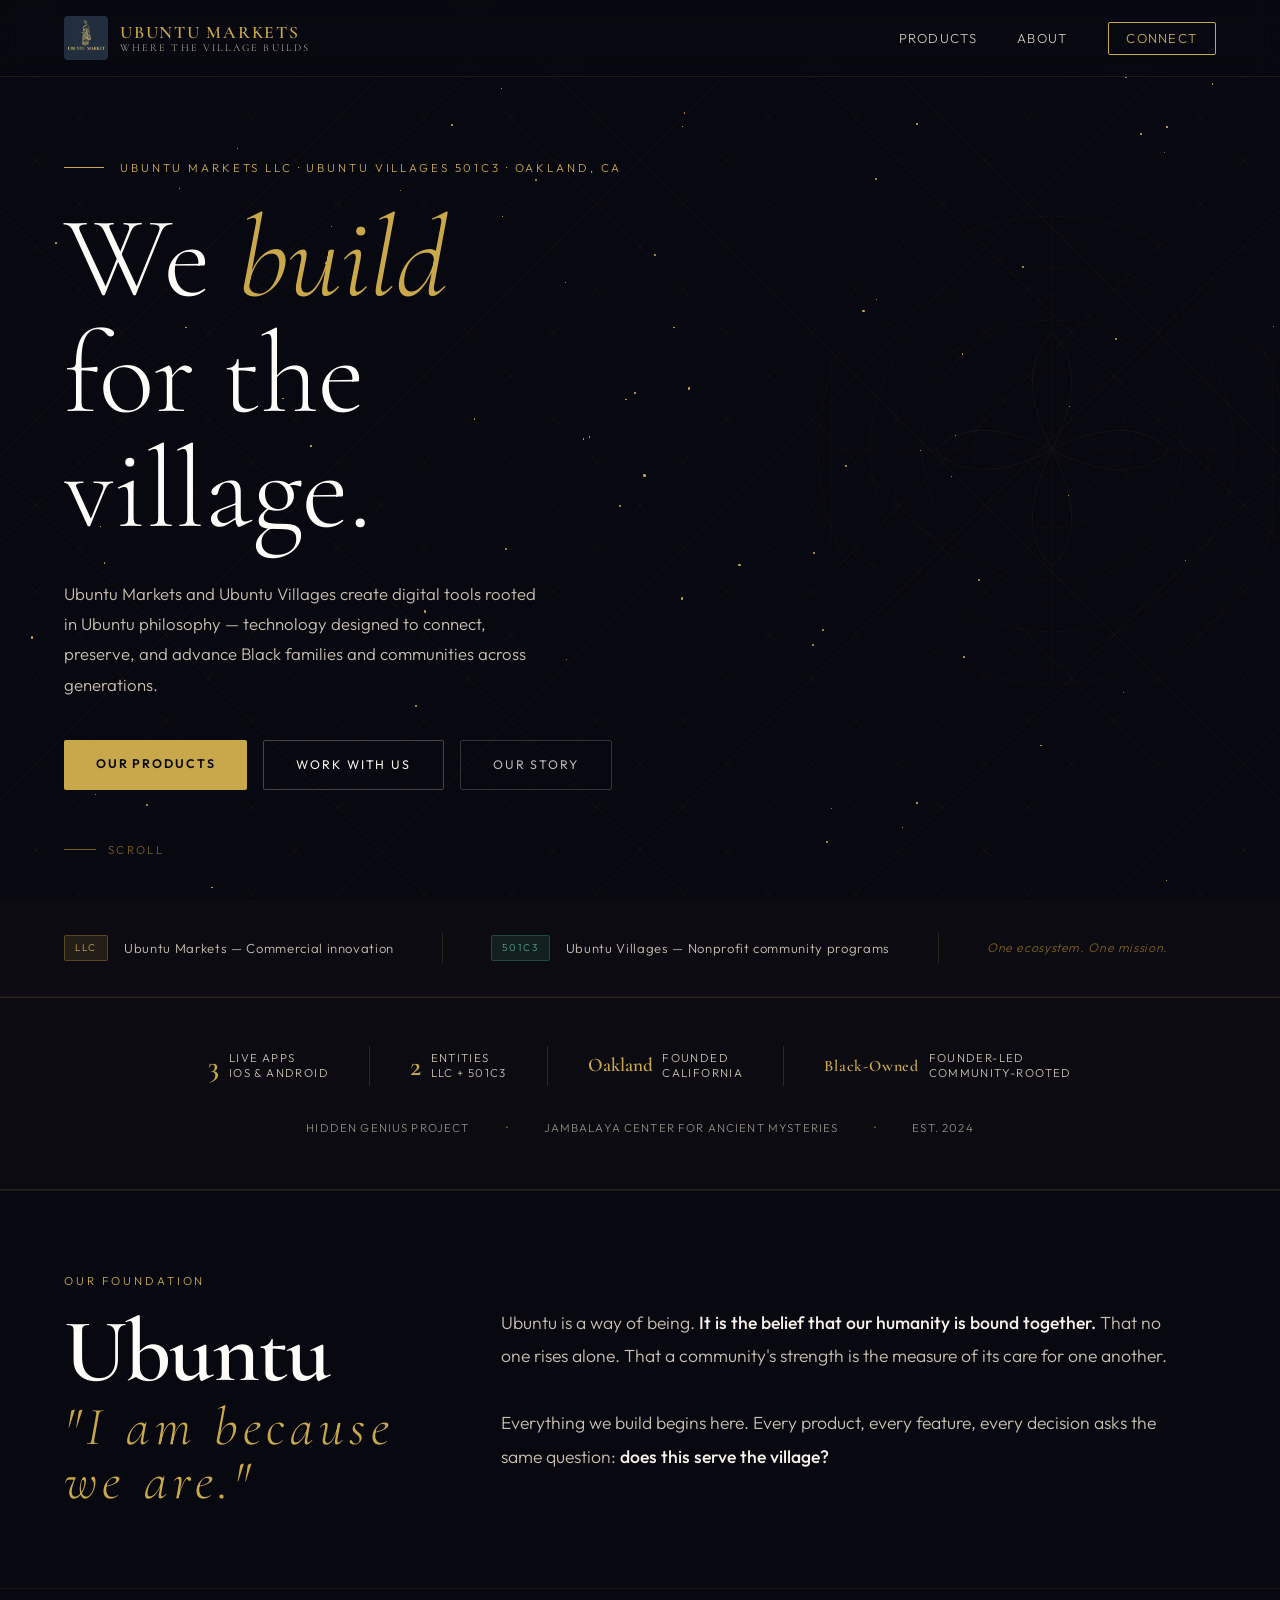
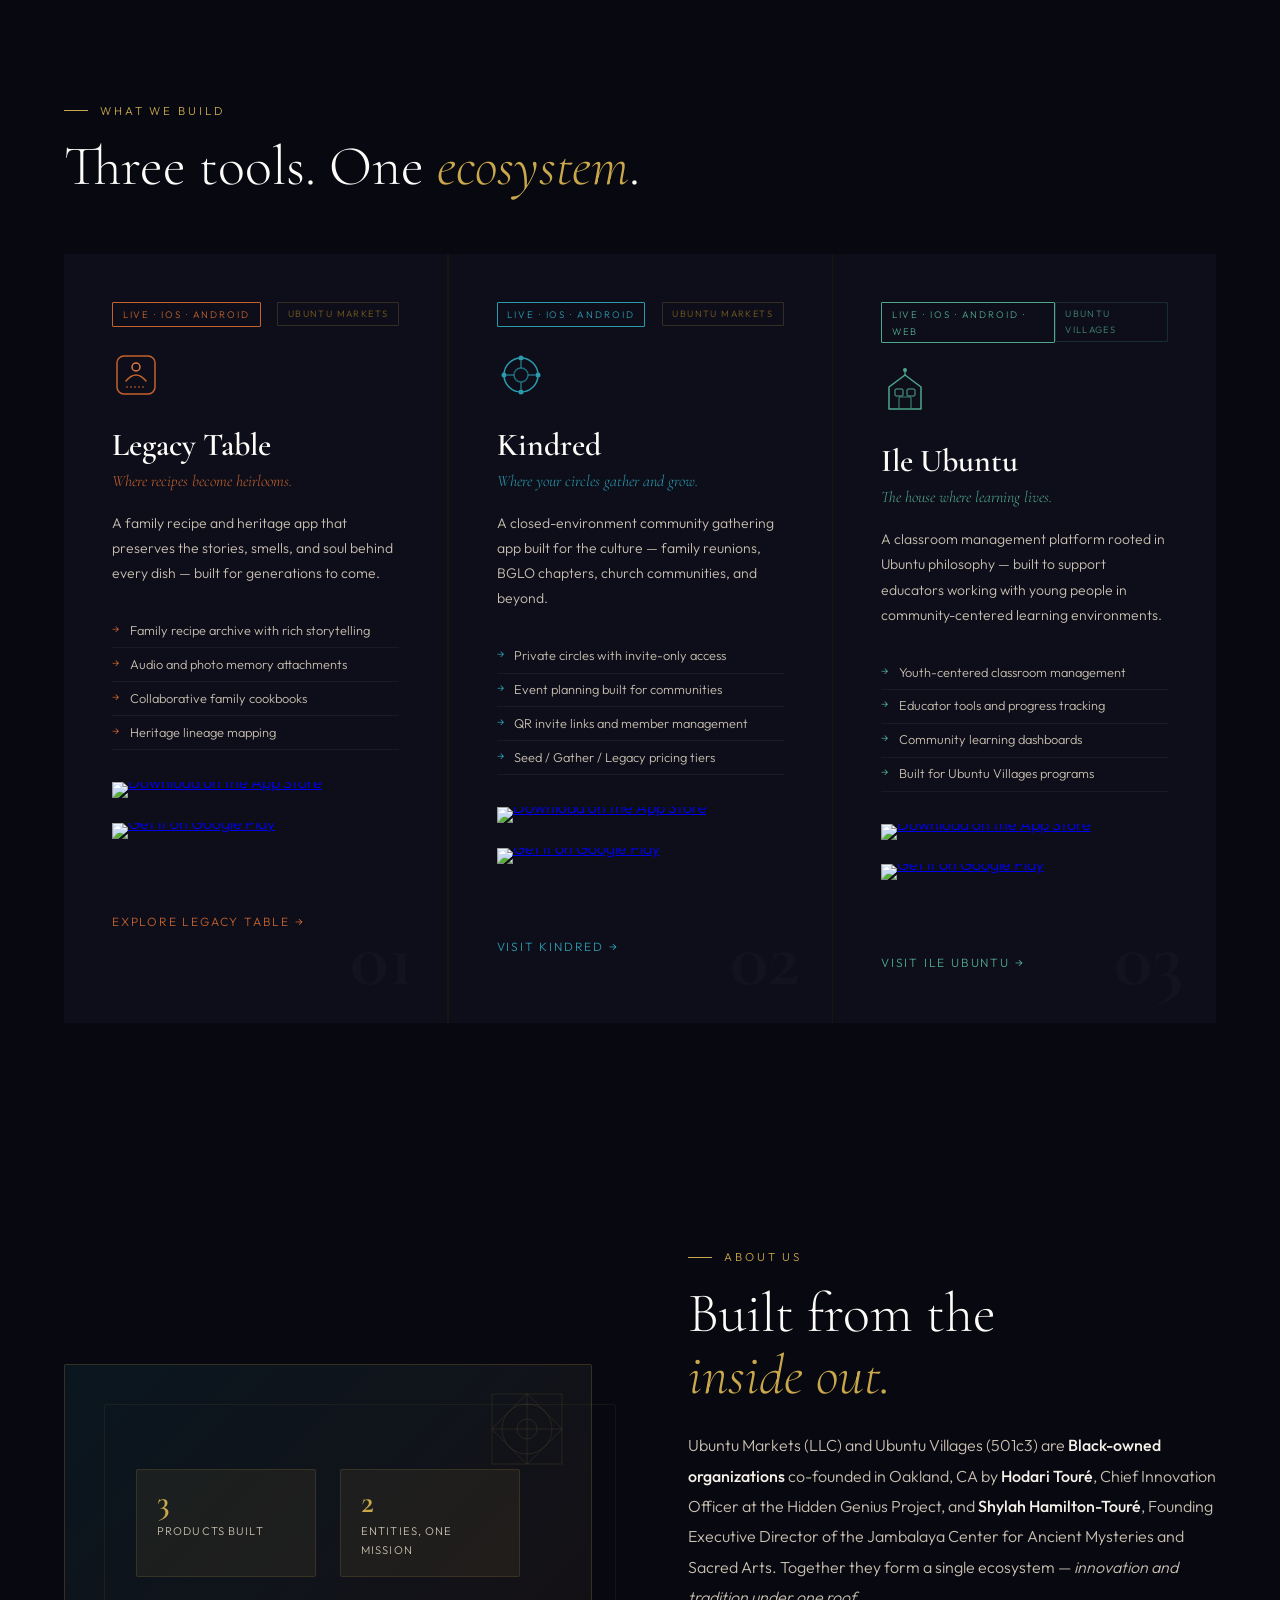
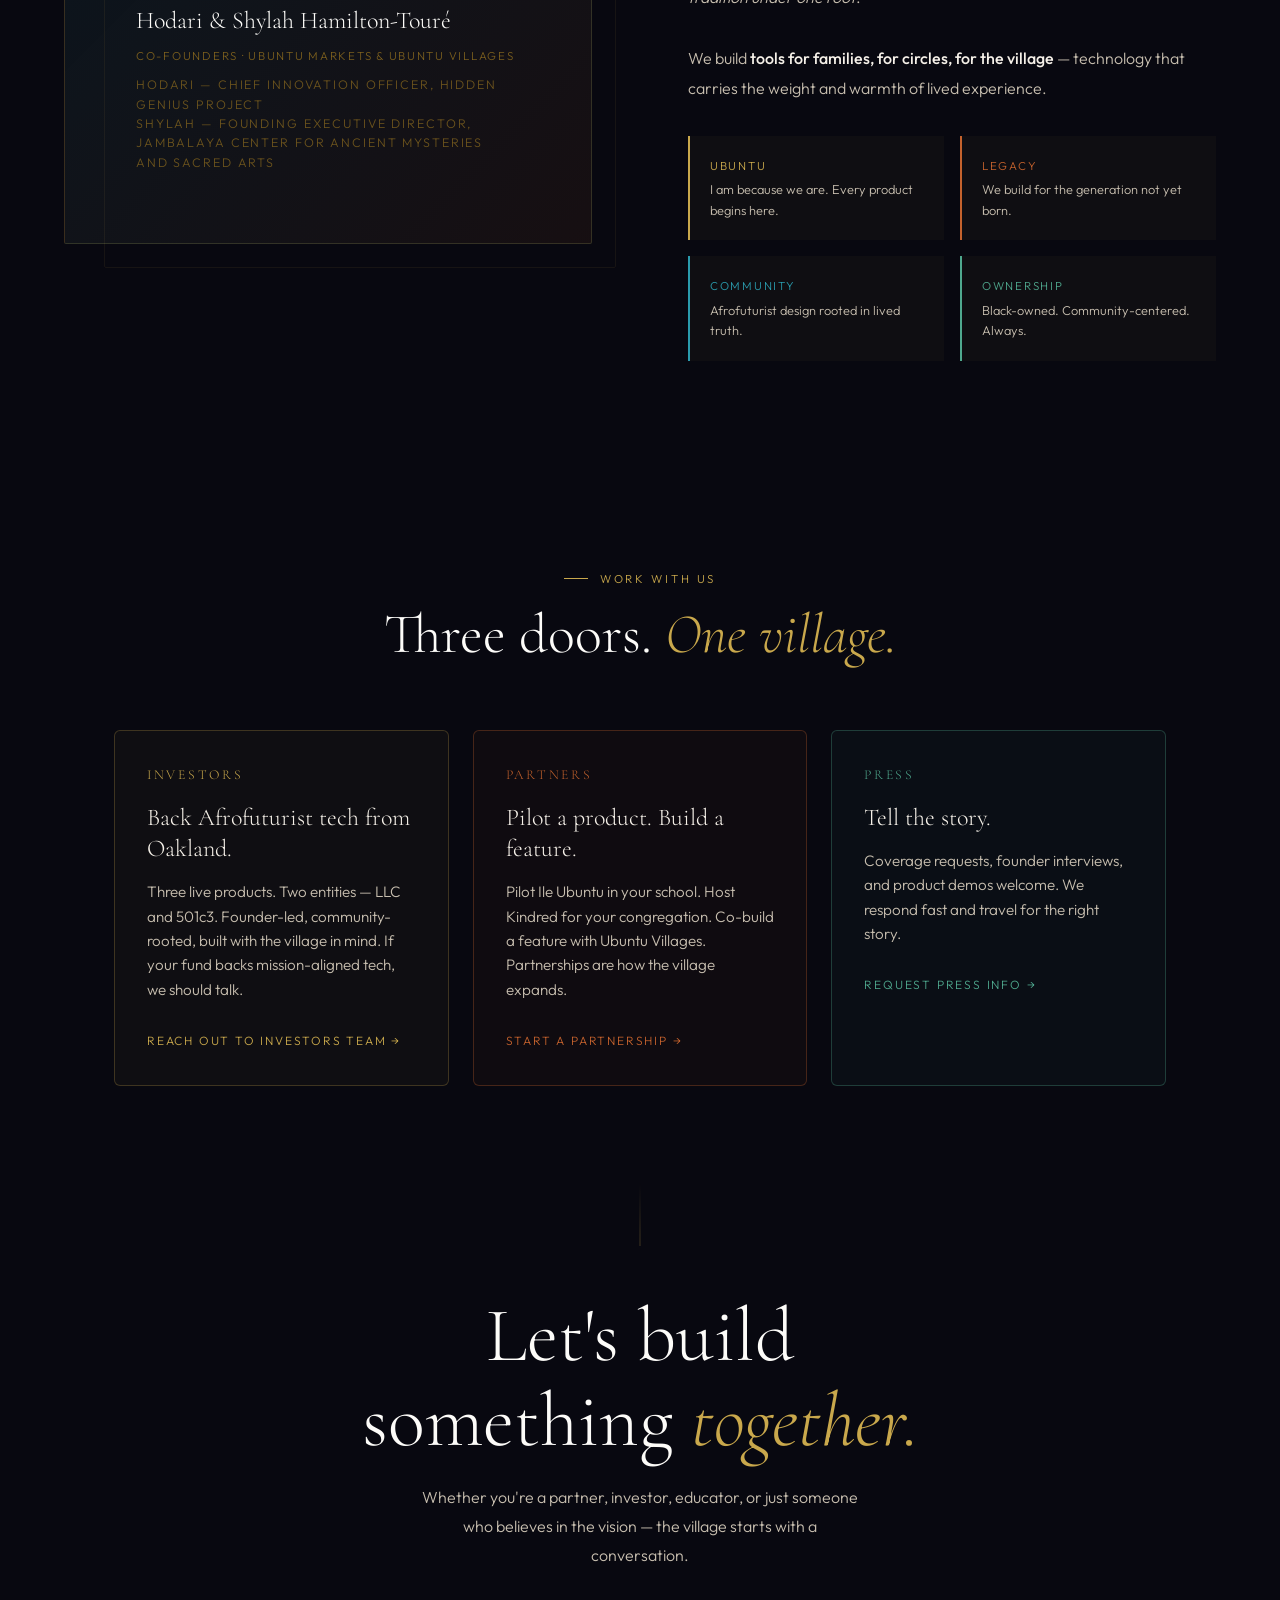
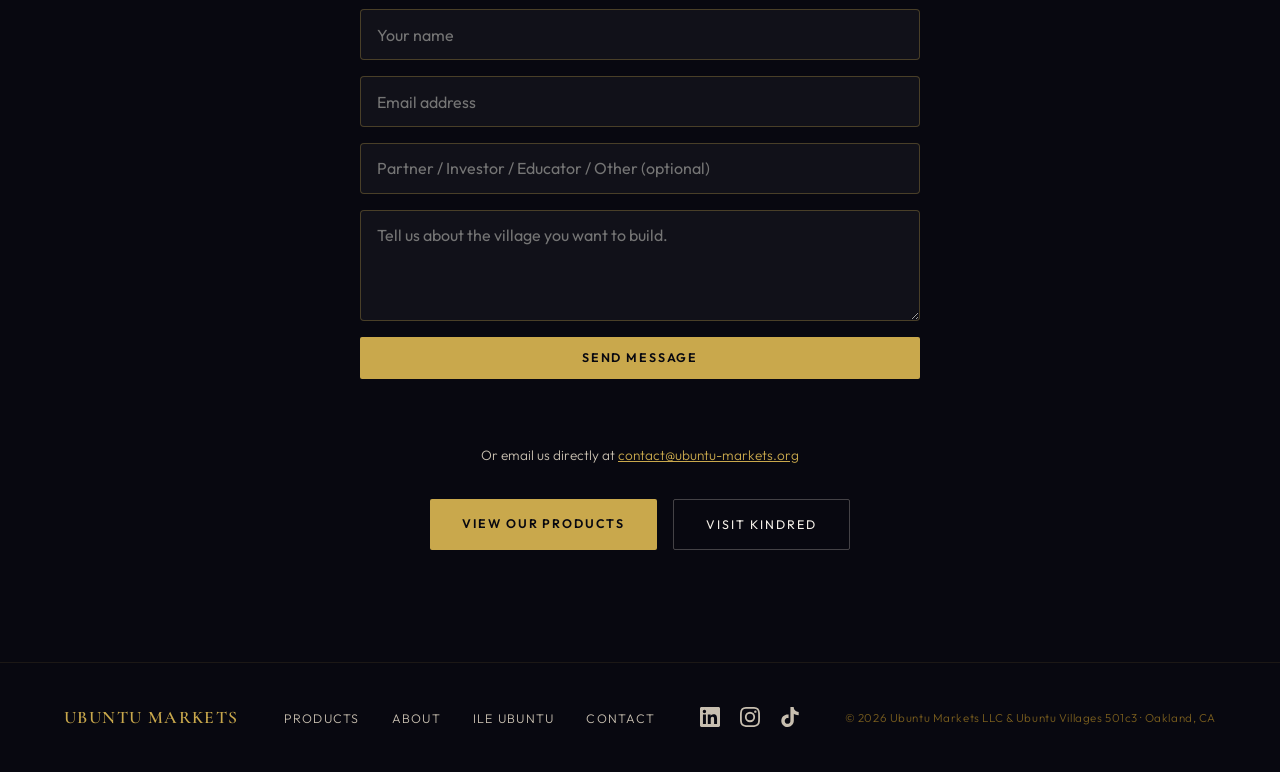
==== index.html @ d5014ebf "Merge pull request #5 from quietwarbear/growth/posthog-analytics Add PostHog analytics snippet" ====
<!DOCTYPE html>
<html lang="en">
<head>
  <!-- Google Tag Manager -->
  <script>(function(w,d,s,l,i){w[l]=w[l]||[];w[l].push({'gtm.start':
  new Date().getTime(),event:'gtm.js'});var f=d.getElementsByTagName(s)[0],
  j=d.createElement(s),dl=l!='dataLayer'?'&l='+l:'';j.async=true;j.src=
  'https://www.googletagmanager.com/gtm.js?id='+i+dl;f.parentNode.insertBefore(j,f);
                              })(window,document,'script','dataLayer','GTM-N9M7B25Q');</script>
  <!-- End Google Tag Manager -->
<!-- Google tag (gtag.js) -->
<script async src="https://www.googletagmanager.com/gtag/js?id=G-39KYYXBCP2"></script>
<script>
  window.dataLayer = window.dataLayer || [];
  function gtag(){dataLayer.push(arguments);}
  gtag('js', new Date());
  gtag('config', 'G-39KYYXBCP2');
</script>
<meta charset="UTF-8">
<meta name="viewport" content="width=device-width, initial-scale=1.0">
<title>Ubuntu Markets — We Build for the Village</title>
<meta name="description" content="Ubuntu Markets builds technology rooted in community — tools that honor heritage, connect generations, and build for the village.">
<link rel="icon" type="image/png" sizes="512x512" href="/ubuntu_market_512.png">
<link rel="apple-touch-icon" href="/ubuntu_market_512.png">
<link rel="canonical" href="https://ubuntu-markets.org/">
<meta property="og:type" content="website">
<meta property="og:url" content="https://ubuntu-markets.org/">
<meta property="og:site_name" content="Ubuntu Markets">
<meta property="og:title" content="Ubuntu Markets — We Build for the Village">
<meta property="og:description" content="Ubuntu Markets builds technology rooted in community — tools that honor heritage, connect generations, and build for the village.">
<meta property="og:image" content="https://ubuntu-markets.org/image.png">
<meta name="twitter:card" content="summary_large_image">
<meta name="twitter:title" content="Ubuntu Markets — We Build for the Village">
<meta name="twitter:description" content="Ubuntu Markets builds technology rooted in community — tools that honor heritage, connect generations, and build for the village.">
<meta name="twitter:image" content="https://ubuntu-markets.org/image.png">
<link rel="preconnect" href="https://fonts.googleapis.com">
<link href="https://fonts.googleapis.com/css2?family=Cormorant+Garamond:ital,wght@0,300;0,400;0,600;0,700;1,300;1,400&family=Outfit:wght@300;400;500;600&display=swap" rel="stylesheet">
<style>
  *, *::before, *::after { margin: 0; padding: 0; box-sizing: border-box; }
  :root {
    --black: #080810;
    --deep: #0E0E1A;
    --gold: #C9A84C;
    --gold-light: #E2C97E;
    --gold-dim: #7A5E1E;
    --terra: #C4622D;
    --terra-light: #E07848;
    --cream: #F5F0E8;
    --cream-dim: #C8BFB0;
    --teal: #1B6B7A;
    --teal-light: #2A9BAD;
    --sage: #3A7D6B;
    --sage-light: #4FA88E;
    --white: #FDFCF9;
  }
  html { scroll-behavior: smooth; }
  body {
    background: var(--black);
    color: var(--cream);
    font-family: 'Outfit', sans-serif;
    font-weight: 300;
    line-height: 1.7;
    overflow-x: hidden;
  }
  body::before {
    content: '';
    position: fixed;
    inset: 0;
    background-image:
      repeating-linear-gradient(45deg, transparent, transparent 60px, rgba(201,168,76,0.03) 60px, rgba(201,168,76,0.03) 61px),
      repeating-linear-gradient(-45deg, transparent, transparent 60px, rgba(201,168,76,0.03) 60px, rgba(201,168,76,0.03) 61px);
    pointer-events: none;
    z-index: 0;
  }
  .stars { position: fixed; inset: 0; pointer-events: none; z-index: 0; overflow: hidden; }
  .star { position: absolute; border-radius: 50%; background: var(--gold); animation: twinkle var(--dur, 3s) ease-in-out infinite var(--delay, 0s); }
  @keyframes twinkle { 0%, 100% { opacity: 0.1; } 50% { opacity: 0.6; } }

  /* NAV */
  nav {
    position: fixed; top: 0; left: 0; right: 0; z-index: 100;
    display: flex; align-items: center; justify-content: space-between;
    padding: 1rem 4rem;
    background: rgba(8,8,16,0.88);
    backdrop-filter: blur(12px);
    border-bottom: 1px solid rgba(201,168,76,0.12);
    transition: padding 0.3s ease;
  }
  .nav-logo { display: flex; align-items: center; gap: 0.75rem; text-decoration: none; }
  .nav-logo img { height: 44px; width: 44px; object-fit: cover; border-radius: 4px; }
  .nav-logo-text {
    font-family: 'Cormorant Garamond', serif;
    font-size: 1.1rem; font-weight: 600;
    letter-spacing: 0.1em; color: var(--gold);
    text-transform: uppercase; line-height: 1.1;
  }
  .nav-logo-text span { display: block; font-weight: 300; color: var(--cream-dim); font-size: 0.65rem; letter-spacing: 0.2em; }
  .nav-links { display: flex; align-items: center; gap: 2.5rem; list-style: none; }
  .nav-links a { color: var(--cream-dim); text-decoration: none; font-size: 0.82rem; letter-spacing: 0.1em; text-transform: uppercase; transition: color 0.2s; }
  .nav-links a:hover { color: var(--gold); }
  .nav-cta { background: transparent !important; border: 1px solid var(--gold) !important; color: var(--gold) !important; padding: 0.45rem 1.1rem !important; border-radius: 2px !important; transition: background 0.2s !important; }
  .nav-cta:hover { background: var(--gold) !important; color: var(--black) !important; }

  section { position: relative; z-index: 1; }

  /* HERO */
  .hero {
    min-height: 100vh; display: flex; flex-direction: column;
    justify-content: center; padding: 8rem 4rem 5rem; position: relative; overflow: hidden;
  }
  .hero-eyebrow {
    font-size: 0.72rem; letter-spacing: 0.25em; text-transform: uppercase; color: var(--gold);
    margin-bottom: 1.5rem; display: flex; align-items: center; gap: 1rem;
    opacity: 0; animation: fadeUp 0.8s ease forwards 0.3s;
  }
  .hero-eyebrow::before { content: ''; display: block; width: 2.5rem; height: 1px; background: var(--gold); }
  .hero-headline {
    font-family: 'Cormorant Garamond', serif;
    font-size: clamp(3.5rem, 9vw, 8rem); font-weight: 300;
    line-height: 1.0; color: var(--white); max-width: 14ch;
    opacity: 0; animation: fadeUp 1s ease forwards 0.5s;
  }
  .hero-headline em { font-style: italic; color: var(--gold); }
  .hero-sub {
    max-width: 44ch; font-size: 1.05rem; font-weight: 300;
    color: var(--cream-dim); margin-top: 2rem; line-height: 1.8;
    opacity: 0; animation: fadeUp 1s ease forwards 0.8s;
  }
  .hero-actions {
    display: flex; gap: 1rem; margin-top: 2.5rem;
    opacity: 0; animation: fadeUp 1s ease forwards 1s;
  }
  .btn-primary {
    background: var(--gold); color: var(--black); font-family: 'Outfit', sans-serif;
    font-size: 0.78rem; font-weight: 600; letter-spacing: 0.15em; text-transform: uppercase;
    text-decoration: none; padding: 0.85rem 2rem; border-radius: 2px;
    transition: background 0.2s, transform 0.2s; border: none; cursor: pointer; display: inline-block;
  }
  .btn-primary:hover { background: var(--gold-light); transform: translateY(-1px); }
  .btn-ghost {
    background: transparent; color: var(--cream); font-family: 'Outfit', sans-serif;
    font-size: 0.78rem; font-weight: 400; letter-spacing: 0.15em; text-transform: uppercase;
    text-decoration: none; padding: 0.85rem 2rem; border: 1px solid rgba(245,240,232,0.25);
    border-radius: 2px; transition: border-color 0.2s, color 0.2s; display: inline-block;
  }
  .btn-ghost:hover { border-color: var(--cream); color: var(--white); }
  .hero-scroll-hint {
    position: absolute; bottom: 2.5rem; left: 4rem;
    display: flex; align-items: center; gap: 0.75rem;
    font-size: 0.72rem; letter-spacing: 0.2em; text-transform: uppercase; color: var(--gold-dim);
    opacity: 0; animation: fadeUp 1s ease forwards 1.3s;
  }
  .scroll-line { width: 2rem; height: 1px; background: var(--gold-dim); animation: scrollPulse 2s ease-in-out infinite; }
  @keyframes scrollPulse { 0%, 100% { width: 1rem; } 50% { width: 2.5rem; } }
  .hero-deco {
    position: absolute; right: -2rem; top: 50%; transform: translateY(-50%);
    width: 520px; height: 520px; opacity: 0.06; animation: slowSpin 40s linear infinite;
  }
  @keyframes slowSpin { to { transform: translateY(-50%) rotate(360deg); } }

  /* PHILOSOPHY */
  .philosophy-strip {
    padding: 5rem 4rem; display: grid; grid-template-columns: 1fr 2fr; gap: 5rem;
    align-items: center; border-top: 1px solid rgba(201,168,76,0.1); border-bottom: 1px solid rgba(201,168,76,0.1);
  }
  .philosophy-label { font-size: 0.72rem; letter-spacing: 0.25em; text-transform: uppercase; color: var(--gold); margin-bottom: 1rem; }
  .philosophy-word { font-family: 'Cormorant Garamond', serif; font-size: clamp(3rem, 7vw, 6rem); font-weight: 600; color: var(--white); line-height: 1; letter-spacing: -0.02em; }
  .philosophy-word span { display: block; font-style: italic; font-weight: 300; font-size: 0.6em; color: var(--gold); letter-spacing: 0.1em; margin-top: 0.25rem; }
  .philosophy-body { font-size: 1.1rem; font-weight: 300; color: var(--cream-dim); line-height: 1.9; max-width: 56ch; }
  .philosophy-body strong { color: var(--cream); font-weight: 500; }

  /* ECOSYSTEM */
  .ecosystem-note {
    padding: 2rem 4rem;
    display: flex;
    align-items: center;
    gap: 3rem;
    border-bottom: 1px solid rgba(201,168,76,0.08);
    background: rgba(201,168,76,0.02);
  }
  .eco-item {
    display: flex; align-items: center; gap: 1rem;
  }
  .eco-badge {
    font-size: 0.62rem; letter-spacing: 0.18em; text-transform: uppercase;
    padding: 0.25rem 0.65rem; border-radius: 2px; white-space: nowrap;
  }
  .eco-badge.llc { background: rgba(201,168,76,0.12); color: var(--gold); border: 1px solid rgba(201,168,76,0.3); }
  .eco-badge.c3 { background: rgba(74,168,142,0.12); color: var(--sage-light); border: 1px solid rgba(74,168,142,0.3); }
  .eco-label { font-size: 0.82rem; color: var(--cream-dim); letter-spacing: 0.05em; }
  .eco-divider { width: 1px; height: 2rem; background: rgba(201,168,76,0.15); }

  /* PRODUCTS */
  .products { padding: 7rem 4rem; }
  .section-eyebrow {
    font-size: 0.72rem; letter-spacing: 0.25em; text-transform: uppercase; color: var(--gold);
    margin-bottom: 1rem; display: flex; align-items: center; gap: 0.75rem;
  }
  .section-eyebrow::before { content: ''; width: 1.5rem; height: 1px; background: var(--gold); display: block; }
  .section-title { font-family: 'Cormorant Garamond', serif; font-size: clamp(2rem, 5vw, 3.5rem); font-weight: 300; color: var(--white); line-height: 1.1; max-width: 22ch; margin-bottom: 3.5rem; }
  .section-title em { font-style: italic; color: var(--gold); }

  .products-grid { display: grid; grid-template-columns: 1fr 1fr 1fr; gap: 1.5px; background: rgba(201,168,76,0.08); }
  .product-card {
    background: var(--deep); padding: 3rem; position: relative; overflow: hidden;
    transition: background 0.3s; cursor: pointer; text-decoration: none; display: block;
  }
  .product-card:hover { background: #131325; }
  .product-card::before {
    content: ''; position: absolute; top: 0; left: 0; right: 0; height: 2px;
    background: linear-gradient(90deg, transparent, var(--card-accent, var(--gold)), transparent);
    transform: scaleX(0); transition: transform 0.4s ease;
  }
  .product-card:hover::before { transform: scaleX(1); }
  .product-card.terra { --card-accent: var(--terra); }
  .product-card.teal { --card-accent: var(--teal-light); }
  .product-card.sage { --card-accent: var(--sage-light); }

  .product-header { display: flex; align-items: flex-start; justify-content: space-between; margin-bottom: 1.5rem; }
  .product-tag {
    display: inline-block; font-size: 0.6rem; letter-spacing: 0.2em; text-transform: uppercase;
    color: var(--card-accent, var(--gold)); border: 1px solid var(--card-accent, var(--gold));
    padding: 0.2rem 0.6rem; border-radius: 1px;
  }
  .product-org {
    font-size: 0.58rem; letter-spacing: 0.15em; text-transform: uppercase;
    padding: 0.2rem 0.6rem; border-radius: 1px;
  }
  .product-org.llc { color: var(--gold-dim); border: 1px solid rgba(201,168,76,0.2); }
  .product-org.c3 { color: var(--sage-light); border: 1px solid rgba(74,168,142,0.25); opacity: 0.8; }

  .product-icon { width: 48px; height: 48px; margin-bottom: 1.25rem; }
  .product-name { font-family: 'Cormorant Garamond', serif; font-size: 2rem; font-weight: 600; color: var(--white); margin-bottom: 0.35rem; line-height: 1.1; }
  .product-tagline { font-size: 1rem; color: var(--card-accent, var(--gold)); margin-bottom: 1rem; font-style: italic; font-family: 'Cormorant Garamond', serif; }
  .product-desc { font-size: 0.875rem; font-weight: 300; color: var(--cream-dim); line-height: 1.8; max-width: 36ch; margin-bottom: 1.75rem; }
  .product-features { list-style: none; margin-bottom: 2rem; }
  .product-features li { font-size: 0.8rem; color: var(--cream-dim); padding: 0.35rem 0; padding-left: 1.1rem; position: relative; border-bottom: 1px solid rgba(245,240,232,0.05); }
  .product-features li::before { content: '→'; position: absolute; left: 0; color: var(--card-accent, var(--gold)); font-size: 0.7rem; }
  .product-link { font-size: 0.75rem; letter-spacing: 0.15em; text-transform: uppercase; color: var(--card-accent, var(--gold)); text-decoration: none; display: inline-flex; align-items: center; gap: 0.5rem; transition: gap 0.2s; }
  .product-link:hover { gap: 1rem; }
  .product-stores { display: flex; gap: 0.6rem; align-items: center; flex-wrap: wrap; margin-bottom: 1.25rem; }
  .product-stores a { display: inline-flex; align-items: center; line-height: 0; transition: opacity 0.2s, transform 0.2s; }
  .product-stores a:hover { opacity: 0.85; transform: translateY(-1px); }
  .product-stores .badge-apple { height: 40px; width: auto; display: block; }
  .product-stores .badge-google { height: 58px; width: auto; display: block; margin: -9px 0; } /* Google badge has built-in padding; trim to match Apple visual height */
  .product-number { position: absolute; bottom: 1.5rem; right: 2rem; font-family: 'Cormorant Garamond', serif; font-size: 5rem; font-weight: 700; color: rgba(255,255,255,0.025); line-height: 1; pointer-events: none; user-select: none; }

  /* ABOUT */
  .about { padding: 7rem 4rem; display: grid; grid-template-columns: 1fr 1fr; gap: 6rem; align-items: center; }
  .about-visual { position: relative; height: 480px; }
  .about-box { position: absolute; border: 1px solid rgba(201,168,76,0.2); border-radius: 2px; }
  .about-box-1 { inset: 0; background: linear-gradient(135deg, rgba(27,107,122,0.15), rgba(196,98,45,0.08)); }
  .about-box-2 { top: 2.5rem; left: 2.5rem; right: -1.5rem; bottom: -1.5rem; border-color: rgba(201,168,76,0.08); background: transparent; }
  .about-inner { position: absolute; inset: 2.5rem; display: flex; flex-direction: column; justify-content: flex-end; padding: 2rem; }
  .about-founders { font-family: 'Cormorant Garamond', serif; font-size: 1.5rem; font-weight: 300; color: var(--white); margin-bottom: 0.25rem; }
  .about-founders-title { font-size: 0.72rem; letter-spacing: 0.15em; text-transform: uppercase; color: var(--gold-dim); }
  .about-geo-pattern { position: absolute; top: 1.5rem; right: 1.5rem; width: 80px; height: 80px; opacity: 0.25; }
  .about-stat-row { display: flex; gap: 1.5rem; margin-top: 1.5rem; }
  .about-stat { background: rgba(201,168,76,0.08); border: 1px solid rgba(201,168,76,0.15); padding: 1rem 1.25rem; flex: 1; border-radius: 2px; }
  .about-stat-num { font-family: 'Cormorant Garamond', serif; font-size: 2rem; font-weight: 600; color: var(--gold); line-height: 1; margin-bottom: 0.25rem; }
  .about-stat-label { font-size: 0.7rem; letter-spacing: 0.1em; text-transform: uppercase; color: var(--cream-dim); }
  .about-body { font-size: 1rem; font-weight: 300; color: var(--cream-dim); line-height: 1.9; margin-top: 1.5rem; margin-bottom: 2rem; }
  .about-body strong { color: var(--cream); font-weight: 500; }
  .about-values { display: grid; grid-template-columns: 1fr 1fr; gap: 1rem; margin-top: 2rem; }
  .value-item { padding: 1.25rem; border-left: 2px solid var(--gold); background: rgba(201,168,76,0.04); }
  .value-name { font-size: 0.72rem; letter-spacing: 0.15em; text-transform: uppercase; color: var(--gold); margin-bottom: 0.25rem; }
  .value-desc { font-size: 0.8rem; color: var(--cream-dim); line-height: 1.6; }

  /* CONTACT */
  .contact { padding: 7rem 4rem; text-align: center; position: relative; }
  .contact::before { content: ''; position: absolute; top: 0; left: 50%; transform: translateX(-50%); width: 1px; height: 4rem; background: linear-gradient(to bottom, transparent, rgba(201,168,76,0.3)); }
  .contact-title { font-family: 'Cormorant Garamond', serif; font-size: clamp(2.5rem, 6vw, 5rem); font-weight: 300; color: var(--white); line-height: 1.1; margin-bottom: 1.25rem; }
  .contact-title em { font-style: italic; color: var(--gold); }
  .contact-sub { font-size: 1rem; color: var(--cream-dim); max-width: 40ch; margin: 0 auto 2.5rem; line-height: 1.8; }
  .contact-email { display: inline-block; font-family: 'Cormorant Garamond', serif; font-size: 1.4rem; color: var(--gold); text-decoration: none; border-bottom: 1px solid var(--gold-dim); padding-bottom: 0.25rem; margin-bottom: 2.5rem; transition: border-color 0.2s; }
  .contact-email:hover { border-color: var(--gold); }

  /* FOOTER */
  footer { border-top: 1px solid rgba(201,168,76,0.1); padding: 2.5rem 4rem; display: flex; align-items: center; justify-content: space-between; position: relative; z-index: 1; }
  .footer-logo { font-family: 'Cormorant Garamond', serif; font-size: 1.1rem; font-weight: 600; letter-spacing: 0.08em; text-transform: uppercase; color: var(--gold); text-decoration: none; }
  .footer-links { display: flex; gap: 2rem; list-style: none; }
  .footer-links a { font-size: 0.78rem; letter-spacing: 0.1em; text-transform: uppercase; color: var(--cream-dim); text-decoration: none; transition: color 0.2s; }
  .footer-links a:hover { color: var(--gold); }
  .footer-copy { font-size: 0.72rem; color: var(--gold-dim); letter-spacing: 0.05em; }
  .footer-social { display: flex; gap: 1.25rem; align-items: center; }
  .footer-social a { color: var(--cream-dim); transition: color 0.2s; display: inline-flex; }
  .footer-social a:hover { color: var(--gold); }
  .footer-social svg { width: 20px; height: 20px; fill: currentColor; }

  .reveal { opacity: 0; transform: translateY(28px); transition: opacity 0.8s ease, transform 0.8s ease; }
  .reveal.visible { opacity: 1; transform: none; }
  .reveal-delay-1 { transition-delay: 0.1s; }
  .reveal-delay-2 { transition-delay: 0.22s; }
  .reveal-delay-3 { transition-delay: 0.38s; }
  @keyframes fadeUp { from { opacity: 0; transform: translateY(24px); } to { opacity: 1; transform: none; } }

  /* CREDIBILITY STRIP */
  .credibility-strip { padding: 3rem 4rem; border-top: 1px solid rgba(201,168,76,0.15); border-bottom: 1px solid rgba(201,168,76,0.15); background: rgba(201,168,76,0.02); }
  .credibility-inner { max-width: 1100px; margin: 0 auto; display: flex; flex-direction: column; gap: 1.75rem; align-items: center; }
  .credibility-stats { display: flex; gap: 2.5rem; align-items: center; flex-wrap: wrap; justify-content: center; }
  .cred-stat { display: flex; align-items: center; gap: 0.6rem; }
  .cred-stat-num { font-family: 'Cormorant Garamond', serif; font-size: 1.75rem; font-weight: 600; color: var(--gold); line-height: 1; }
  .cred-stat-label { font-size: 0.72rem; letter-spacing: 0.12em; text-transform: uppercase; color: var(--cream-dim); line-height: 1.3; }
  .cred-divider { width: 1px; height: 2.5rem; background: rgba(201,168,76,0.2); }
  .credibility-affiliations { display: flex; gap: 2rem; align-items: center; flex-wrap: wrap; justify-content: center; }
  .cred-affil { font-size: 0.72rem; letter-spacing: 0.1em; text-transform: uppercase; color: var(--cream-dim); opacity: 0.7; transition: opacity 0.2s; }
  .cred-affil:hover { opacity: 1; }
  .cred-affil-dot { color: var(--gold-dim); margin: 0 0.25rem; }

  /* PRODUCT CTA ENHANCEMENT */
  .product-cta-row { display: flex; gap: 0.75rem; align-items: center; flex-wrap: wrap; margin-top: 0.75rem; }
  .btn-download { display: inline-flex; align-items: center; gap: 0.4rem; background: var(--card-accent, var(--gold)); color: var(--black); font-family: 'Outfit', sans-serif; font-size: 0.72rem; font-weight: 600; letter-spacing: 0.12em; text-transform: uppercase; text-decoration: none; padding: 0.6rem 1.25rem; border-radius: 2px; transition: opacity 0.2s, transform 0.2s; }
  .btn-download:hover { opacity: 0.9; transform: translateY(-1px); }
  .btn-download svg { width: 14px; height: 14px; fill: currentColor; }

  @media (max-width: 1100px) {
    .products-grid { grid-template-columns: 1fr 1fr; }
  }
  @media (max-width: 900px) {
    nav { padding: 1rem 2rem; }
    .nav-links { display: none; }
    .hero { padding: 7rem 2rem 4rem; }
    .hero-deco { opacity: 0.03; width: 300px; height: 300px; }
    .philosophy-strip { grid-template-columns: 1fr; gap: 2.5rem; padding: 4rem 2rem; }
    .products { padding: 5rem 2rem; }
    .products-grid { grid-template-columns: 1fr; }
    .ecosystem-note { padding: 1.5rem 2rem; flex-wrap: wrap; gap: 1rem; }
    .about { grid-template-columns: 1fr; gap: 3rem; padding: 5rem 2rem; }
    .about-visual { height: 300px; }
    .contact { padding: 5rem 2rem; }
    footer { padding: 2rem; flex-direction: column; gap: 1rem; text-align: center; }
    .hero-scroll-hint { left: 2rem; }
    .credibility-strip { padding: 2rem 1.5rem; }
    .credibility-stats { gap: 1.5rem; }
    .cred-divider { height: 1.5rem; }
    .credibility-affiliations { gap: 0.75rem; font-size: 0.65rem; }
    .product-cta-row { flex-direction: column; align-items: stretch; }
    .btn-download { justify-content: center; }
  }
</style>
<script type="application/ld+json">
{
  "@context": "https://schema.org",
  "@type": "Organization",
  "name": "Ubuntu Markets",
  "alternateName": "Ubuntu Markets LLC",
  "url": "https://ubuntu-markets.org/",
  "logo": "https://ubuntu-markets.org/ubuntu_market_512.png",
  "email": "contact@ubuntu-markets.org",
  "description": "Ubuntu Markets builds technology rooted in community — tools that honor heritage, connect generations, and build for the village.",
  "founder": [
    { "@type": "Person", "name": "Hodari Touré" },
    { "@type": "Person", "name": "Shylah Hamilton-Touré" }
  ],
  "address": {
    "@type": "PostalAddress",
    "addressLocality": "Oakland",
    "addressRegion": "CA",
    "addressCountry": "US"
  },
  "sameAs": [
    "https://legacytable.app",
    "https://heykindred.org",
    "https://www.ile-ubuntu.org"
  ]
}
</script>
<!-- PostHog analytics — shared Ubuntu Markets project (EU); events tagged
     product: marketing_site. phc_ tokens are public client-side tokens. -->
<script>
  !function(t,e){var o,n,p,r;e.__SV||(window.posthog=e,e._i=[],e.init=function(i,s,a){function g(t,e){var o=e.split(".");2==o.length&&(t=t[o[0]],e=o[1]),t[e]=function(){t.push([e].concat(Array.prototype.slice.call(arguments,0)))}}(p=t.createElement("script")).type="text/javascript",p.crossOrigin="anonymous",p.async=!0,p.src=s.api_host.replace(".i.posthog.com","-assets.i.posthog.com")+"/static/array.js",(r=t.getElementsByTagName("script")[0]).parentNode.insertBefore(p,r);var u=e;for(void 0!==a?u=e[a]=[]:a="posthog",u.people=u.people||[],u.toString=function(t){var e="posthog";return"posthog"!==a&&(e+="."+a),t||(e+=" (stub)"),e},u.people.toString=function(){return u.toString(1)+".people (stub)"},o="init capture register register_once register_for_session unregister unregister_for_session getFeatureFlag getFeatureFlagPayload isFeatureEnabled reloadFeatureFlags updateEarlyAccessFeatureEnrollment getEarlyAccessFeatures on onFeatureFlags onSurveysLoaded onSessionId getSurveys getActiveMatchingSurveys renderSurvey canRenderSurvey canRenderSurveyAsync identify setPersonProperties group resetGroups setPersonPropertiesForFlags resetPersonPropertiesForFlags setGroupPropertiesForFlags resetGroupPropertiesForFlags reset get_distinct_id getGroups get_session_id get_session_replay_url alias set_config startSessionRecording stopSessionRecording sessionRecordingStarted captureException loadToolbar get_property getSessionProperty createPersonProfile opt_in_capturing opt_out_capturing has_opted_in_capturing has_opted_out_capturing clear_opt_in_out_capturing debug getPageViewId captureTraceFeedback captureTraceMetric".split(" "),n=0;n<o.length;n++)g(u,o[n]);e._i.push([i,s,a])},e.__SV=1)}(document,window.posthog||[]);
  posthog.init('phc_m3uewVirngKNvpwdZ6DYkwMaWXjCscBf5iPwCSpJGm68', {
    api_host: 'https://eu.i.posthog.com',
  });
  posthog.register({ product: 'marketing_site' });
</script>
</head>
<body><!-- Google Tag Manager (noscript) --><noscript><iframe src="https://www.googletagmanager.com/ns.html?id=GTM-N9M7B25Q"height="0" width="0" style="display:none;visibility:hidden"></iframe></noscript><!-- End Google Tag Manager (noscript) --><!-- Google Tag Manager (noscript) --><noscript><iframe src="https://www.googletagmanager.com/ns.html?id=GTM-N9M7B25Q"height="0" width="0" style="display:none;visibility:hidden"></iframe></noscript><!-- Google Tag Manager (noscript) -->
<div class="stars" id="stars"></div>

<nav>
  <a href="#" class="nav-logo">
    <img src="[data-uri]" alt="Ubuntu Market Logo" style="height:44px;width:44px;object-fit:cover;border-radius:4px;">
    <div class="nav-logo-text">Ubuntu Markets<span>Where the village builds</span></div>
  </a>
  <ul class="nav-links">
    <li><a href="#products">Products</a></li>
    <li><a href="#about">About</a></li>
    <li><a href="#contact" class="nav-cta">Connect</a></li>
  </ul>
</nav>

<section class="hero">
  <svg class="hero-deco" viewBox="0 0 400 400" xmlns="http://www.w3.org/2000/svg" fill="none" stroke="#C9A84C">
    <circle cx="200" cy="200" r="180" stroke-width="0.5"/>
    <circle cx="200" cy="200" r="140" stroke-width="0.5"/>
    <circle cx="200" cy="200" r="100" stroke-width="0.5"/>
    <circle cx="200" cy="200" r="60" stroke-width="0.5"/>
    <line x1="20" y1="200" x2="380" y2="200" stroke-width="0.5"/>
    <line x1="200" y1="20" x2="200" y2="380" stroke-width="0.5"/>
    <line x1="73" y1="73" x2="327" y2="327" stroke-width="0.5"/>
    <line x1="327" y1="73" x2="73" y2="327" stroke-width="0.5"/>
    <polygon points="200,30 370,130 370,270 200,370 30,270 30,130" stroke-width="0.5"/>
    <polygon points="200,80 320,150 320,250 200,320 80,250 80,150" stroke-width="0.5"/>
    <path d="M200,110 Q230,140 200,200 Q170,140 200,110" stroke-width="0.8"/>
    <path d="M200,290 Q230,260 200,200 Q170,260 200,290" stroke-width="0.8"/>
    <path d="M110,200 Q140,230 200,200 Q140,170 110,200" stroke-width="0.8"/>
    <path d="M290,200 Q260,230 200,200 Q260,170 290,200" stroke-width="0.8"/>
  </svg>
  <p class="hero-eyebrow">Ubuntu Markets LLC · Ubuntu Villages 501c3 · Oakland, CA</p>
  <h1 class="hero-headline">We <em>build</em><br>for the<br>village.</h1>
  <p class="hero-sub">Ubuntu Markets and Ubuntu Villages create digital tools rooted in Ubuntu philosophy — technology designed to connect, preserve, and advance Black families and communities across generations.</p>
  <div class="hero-actions">
    <a href="#products" class="btn-primary">Our Products</a>
    <a href="#work-with-us" class="btn-ghost">Work With Us</a>
    <a href="#about" class="btn-ghost" style="opacity:0.75;">Our Story</a>
  </div>
  <div class="hero-scroll-hint"><div class="scroll-line"></div>Scroll</div>
</section>

<div class="ecosystem-note reveal">
  <div class="eco-item">
    <span class="eco-badge llc">LLC</span>
    <span class="eco-label">Ubuntu Markets — Commercial innovation</span>
  </div>
  <div class="eco-divider"></div>
  <div class="eco-item">
    <span class="eco-badge c3">501c3</span>
    <span class="eco-label">Ubuntu Villages — Nonprofit community programs</span>
  </div>
  <div class="eco-divider"></div>
  <span class="eco-label" style="color: var(--gold-dim); font-size: 0.78rem; font-style: italic;">One ecosystem. One mission.</span>
</div>

<div class="credibility-strip reveal">
  <div class="credibility-inner">
    <div class="credibility-stats">
      <div class="cred-stat">
        <span class="cred-stat-num">3</span>
        <span class="cred-stat-label">Live Apps<br>iOS & Android</span>
      </div>
      <div class="cred-divider"></div>
      <div class="cred-stat">
        <span class="cred-stat-num">2</span>
        <span class="cred-stat-label">Entities<br>LLC + 501c3</span>
      </div>
      <div class="cred-divider"></div>
      <div class="cred-stat">
        <span class="cred-stat-num" style="font-size:1.2rem;">Oakland</span>
        <span class="cred-stat-label">Founded<br>California</span>
      </div>
      <div class="cred-divider"></div>
      <div class="cred-stat">
        <span class="cred-stat-num" style="font-size:1rem;letter-spacing:0.05em;">Black-Owned</span>
        <span class="cred-stat-label">Founder-Led<br>Community-Rooted</span>
      </div>
    </div>
    <div class="credibility-affiliations">
      <span class="cred-affil">Hidden Genius Project</span>
      <span class="cred-affil-dot">·</span>
      <span class="cred-affil">Jambalaya Center for Ancient Mysteries</span>
      <span class="cred-affil-dot">·</span>
      <span class="cred-affil">Est. 2024</span>
    </div>
  </div>
</div>

<section class="philosophy-strip">
  <div class="reveal">
    <p class="philosophy-label">Our Foundation</p>
    <div class="philosophy-word">Ubuntu<span>"I am because we are."</span></div>
  </div>
  <div class="reveal reveal-delay-2">
    <p class="philosophy-body">Ubuntu is a way of being. <strong>It is the belief that our humanity is bound together.</strong> That no one rises alone. That a community's strength is the measure of its care for one another.<br><br>Everything we build begins here. Every product, every feature, every decision asks the same question: <strong>does this serve the village?</strong></p>
  </div>
</section>

<section class="products" id="products">
  <div class="reveal">
    <p class="section-eyebrow">What We Build</p>
    <h2 class="section-title">Three tools. One <em>ecosystem</em>.</h2>
  </div>
  <div class="products-grid">

    <!-- Legacy Table -->
    <div class="product-card terra reveal" data-href="https://legacytable.app/login">
      <div class="product-header">
        <p class="product-tag">Live · iOS · Android</p>
        <span class="product-org llc">Ubuntu Markets</span>
      </div>
      <svg class="product-icon" viewBox="0 0 48 48" fill="none" xmlns="http://www.w3.org/2000/svg">
        <rect x="5" y="5" width="38" height="38" rx="7" stroke="#C4622D" stroke-width="1.5"/>
        <path d="M14 30 Q24 18 34 30" stroke="#C4622D" stroke-width="1.5" stroke-linecap="round"/>
        <circle cx="24" cy="16" r="4" stroke="#E07848" stroke-width="1.5"/>
        <line x1="14" y1="36" x2="34" y2="36" stroke="#C4622D" stroke-width="1" stroke-dasharray="2 2"/>
      </svg>
      <h3 class="product-name">Legacy Table</h3>
      <p class="product-tagline">Where recipes become heirlooms.</p>
      <p class="product-desc">A family recipe and heritage app that preserves the stories, smells, and soul behind every dish — built for generations to come.</p>
      <ul class="product-features">
        <li>Family recipe archive with rich storytelling</li>
        <li>Audio and photo memory attachments</li>
        <li>Collaborative family cookbooks</li>
        <li>Heritage lineage mapping</li>
      </ul>
      <div class="product-stores">
        <a href="https://apps.apple.com/app/id6759821009" target="_blank" rel="noopener noreferrer" aria-label="Download Legacy Table on the App Store">
          <img class="badge-apple" src="https://developer.apple.com/assets/elements/badges/download-on-the-app-store.svg" alt="Download on the App Store">
        </a>
        <a href="https://play.google.com/store/apps/details?id=com.htrecipes.family_recipe_app" target="_blank" rel="noopener noreferrer" aria-label="Get Legacy Table on Google Play">
          <img class="badge-google" src="https://play.google.com/intl/en_us/badges/static/images/badges/en_badge_web_generic.png" alt="Get it on Google Play">
        </a>
      </div>
      <a href="https://legacytable.app/login" class="product-link" style="margin-top:1.25rem;">Explore Legacy Table →</a>
      <div class="product-number">01</div>
    </div>

    <!-- Kindred -->
    <div class="product-card teal reveal reveal-delay-2" data-href="https://heykindred.org">
      <div class="product-header">
        <p class="product-tag">Live · iOS · Android</p>
        <span class="product-org llc">Ubuntu Markets</span>
      </div>
      <svg class="product-icon" viewBox="0 0 48 48" fill="none" xmlns="http://www.w3.org/2000/svg">
        <circle cx="24" cy="24" r="17" stroke="#2A9BAD" stroke-width="1.5"/>
        <circle cx="24" cy="24" r="7" stroke="#1B6B7A" stroke-width="1.5"/>
        <circle cx="24" cy="7" r="2.5" fill="#2A9BAD"/>
        <circle cx="24" cy="41" r="2.5" fill="#2A9BAD"/>
        <circle cx="7" cy="24" r="2.5" fill="#2A9BAD"/>
        <circle cx="41" cy="24" r="2.5" fill="#2A9BAD"/>
        <line x1="24" y1="9.5" x2="24" y2="17" stroke="#2A9BAD" stroke-width="1"/>
        <line x1="24" y1="31" x2="24" y2="38.5" stroke="#2A9BAD" stroke-width="1"/>
        <line x1="9.5" y1="24" x2="17" y2="24" stroke="#2A9BAD" stroke-width="1"/>
        <line x1="31" y1="24" x2="38.5" y2="24" stroke="#2A9BAD" stroke-width="1"/>
      </svg>
      <h3 class="product-name">Kindred</h3>
      <p class="product-tagline">Where your circles gather and grow.</p>
      <p class="product-desc">A closed-environment community gathering app built for the culture — family reunions, BGLO chapters, church communities, and beyond.</p>
      <ul class="product-features">
        <li>Private circles with invite-only access</li>
        <li>Event planning built for communities</li>
        <li>QR invite links and member management</li>
        <li>Seed / Gather / Legacy pricing tiers</li>
      </ul>
      <div class="product-stores">
        <a href="https://apps.apple.com/app/heykindred/id6760608478" target="_blank" rel="noopener noreferrer" aria-label="Download Kindred on the App Store">
          <img class="badge-apple" src="https://developer.apple.com/assets/elements/badges/download-on-the-app-store.svg" alt="Download on the App Store">
        </a>
        <a href="https://play.google.com/store/apps/details?id=com.ubuntumarket.kindred" target="_blank" rel="noopener noreferrer" aria-label="Get Kindred on Google Play">
          <img class="badge-google" src="https://play.google.com/intl/en_us/badges/static/images/badges/en_badge_web_generic.png" alt="Get it on Google Play">
        </a>
      </div>
      <a href="https://heykindred.org" class="product-link" style="margin-top:1.25rem;">Visit Kindred →</a>
      <div class="product-number">02</div>
    </div>

    <!-- Ile Ubuntu -->
    <div class="product-card sage reveal reveal-delay-3" data-href="https://www.ile-ubuntu.org">
      <div class="product-header">
        <p class="product-tag">Live · iOS · Android · Web</p>
        <span class="product-org c3">Ubuntu Villages</span>
      </div>
      <svg class="product-icon" viewBox="0 0 48 48" fill="none" xmlns="http://www.w3.org/2000/svg">
        <path d="M8 20 L24 8 L40 20 L40 42 L8 42 Z" stroke="#4FA88E" stroke-width="1.5" stroke-linejoin="round"/>
        <rect x="18" y="30" width="12" height="12" rx="1" stroke="#3A7D6B" stroke-width="1.2"/>
        <rect x="14" y="22" width="8" height="7" rx="1" stroke="#4FA88E" stroke-width="1"/>
        <rect x="26" y="22" width="8" height="7" rx="1" stroke="#4FA88E" stroke-width="1"/>
        <line x1="24" y1="8" x2="24" y2="4" stroke="#4FA88E" stroke-width="1.2"/>
        <circle cx="24" cy="3" r="2" fill="#4FA88E"/>
      </svg>
      <h3 class="product-name">Ile Ubuntu</h3>
      <p class="product-tagline">The house where learning lives.</p>
      <p class="product-desc">A classroom management platform rooted in Ubuntu philosophy — built to support educators working with young people in community-centered learning environments.</p>
      <ul class="product-features">
        <li>Youth-centered classroom management</li>
        <li>Educator tools and progress tracking</li>
        <li>Community learning dashboards</li>
        <li>Built for Ubuntu Villages programs</li>
      </ul>
      <div class="product-stores">
        <a href="https://apps.apple.com/app/id6761577413" target="_blank" rel="noopener noreferrer" aria-label="Download Ile Ubuntu on the App Store">
          <img class="badge-apple" src="https://developer.apple.com/assets/elements/badges/download-on-the-app-store.svg" alt="Download on the App Store">
        </a>
        <a href="https://play.google.com/store/apps/details?id=com.ubuntumarket.ileubuntu" target="_blank" rel="noopener noreferrer" aria-label="Get Ile Ubuntu on Google Play">
          <img class="badge-google" src="https://play.google.com/intl/en_us/badges/static/images/badges/en_badge_web_generic.png" alt="Get it on Google Play">
        </a>
      </div>
      <a href="https://www.ile-ubuntu.org" class="product-link" style="margin-top:1.25rem;">Visit Ile Ubuntu →</a>
      <div class="product-number">03</div>
    </div>

  </div>

</section>

<section class="about" id="about">
  <div class="about-visual reveal">
    <div class="about-box about-box-1">
      <svg class="about-geo-pattern" viewBox="0 0 80 80" fill="none" xmlns="http://www.w3.org/2000/svg" stroke="#C9A84C">
        <rect x="5" y="5" width="70" height="70" stroke-width="0.5"/>
        <rect x="15" y="15" width="50" height="50" stroke-width="0.5" transform="rotate(45 40 40)"/>
        <circle cx="40" cy="40" r="25" stroke-width="0.5"/>
        <circle cx="40" cy="40" r="10" stroke-width="0.5"/>
        <line x1="5" y1="40" x2="75" y2="40" stroke-width="0.5"/>
        <line x1="40" y1="5" x2="40" y2="75" stroke-width="0.5"/>
      </svg>
    </div>
    <div class="about-box about-box-2"></div>
    <div class="about-inner">
      <div class="about-stat-row">
        <div class="about-stat">
          <div class="about-stat-num">3</div>
          <div class="about-stat-label">Products built</div>
        </div>
        <div class="about-stat">
          <div class="about-stat-num">2</div>
          <div class="about-stat-label">Entities, one mission</div>
        </div>
      </div>
      <div style="margin-top: 1.5rem;">
        <p class="about-founders">Hodari & Shylah Hamilton-Touré</p>
        <p class="about-founders-title">Co-Founders · Ubuntu Markets & Ubuntu Villages</p>
        <p class="about-founders-title" style="margin-top:0.6rem;font-size:0.78rem;line-height:1.55;opacity:0.85;">
          Hodari — Chief Innovation Officer, Hidden Genius Project<br>
          Shylah — Founding Executive Director, Jambalaya Center for Ancient Mysteries and Sacred Arts
        </p>
      </div>
    </div>
  </div>
  <div class="reveal reveal-delay-2">
    <p class="section-eyebrow">About Us</p>
    <h2 class="section-title" style="margin-bottom:0">Built from the<br><em>inside out.</em></h2>
    <p class="about-body">Ubuntu Markets (LLC) and Ubuntu Villages (501c3) are <strong>Black-owned organizations</strong> co-founded in Oakland, CA by <strong>Hodari Touré</strong>, Chief Innovation Officer at the Hidden Genius Project, and <strong>Shylah Hamilton-Touré</strong>, Founding Executive Director of the Jambalaya Center for Ancient Mysteries and Sacred Arts. Together they form a single ecosystem — <em>innovation and tradition under one roof</em>.<br><br>We build <strong>tools for families, for circles, for the village</strong> — technology that carries the weight and warmth of lived experience.</p>
    <div class="about-values">
      <div class="value-item"><p class="value-name">Ubuntu</p><p class="value-desc">I am because we are. Every product begins here.</p></div>
      <div class="value-item" style="border-color:var(--terra)"><p class="value-name" style="color:var(--terra)">Legacy</p><p class="value-desc">We build for the generation not yet born.</p></div>
      <div class="value-item" style="border-color:var(--teal-light)"><p class="value-name" style="color:var(--teal-light)">Community</p><p class="value-desc">Afrofuturist design rooted in lived truth.</p></div>
      <div class="value-item" style="border-color:var(--sage-light)"><p class="value-name" style="color:var(--sage-light)">Ownership</p><p class="value-desc">Black-owned. Community-centered. Always.</p></div>
    </div>
  </div>
</section>

<section class="work-with-us" id="work-with-us" style="padding:6rem 1.5rem;max-width:1100px;margin:0 auto;">
  <div class="reveal" style="text-align:center;margin-bottom:4rem;">
    <p class="section-eyebrow" style="justify-content:center;">Work With Us</p>
    <h2 class="section-title" style="margin:0 auto;text-align:center;">Three doors. <em>One village.</em></h2>
  </div>
  <div style="display:grid;grid-template-columns:repeat(auto-fit,minmax(280px,1fr));gap:1.5rem;">

    <div class="reveal" style="padding:2rem;border:1px solid rgba(201,168,76,0.25);border-radius:6px;background:rgba(201,168,76,0.04);">
      <p style="font-family:'Cormorant Garamond',serif;font-size:0.85rem;letter-spacing:0.2em;text-transform:uppercase;color:var(--gold);margin-bottom:1rem;">Investors</p>
      <h3 style="font-family:'Cormorant Garamond',serif;font-size:1.5rem;font-weight:300;color:var(--cream);margin-bottom:1rem;line-height:1.3;">Back Afrofuturist tech from Oakland.</h3>
      <p style="color:var(--cream-dim);font-size:0.95rem;line-height:1.6;margin-bottom:1.5rem;">Three live products. Two entities — LLC and 501c3. Founder-led, community-rooted, built with the village in mind. If your fund backs mission-aligned tech, we should talk.</p>
      <a href="mailto:contact@ubuntu-markets.org?subject=Investor%20inquiry" class="product-link" style="color:var(--gold);">Reach out to investors team →</a>
    </div>

    <div class="reveal reveal-delay-2" style="padding:2rem;border:1px solid rgba(196,98,45,0.3);border-radius:6px;background:rgba(196,98,45,0.04);">
      <p style="font-family:'Cormorant Garamond',serif;font-size:0.85rem;letter-spacing:0.2em;text-transform:uppercase;color:var(--terra);margin-bottom:1rem;">Partners</p>
      <h3 style="font-family:'Cormorant Garamond',serif;font-size:1.5rem;font-weight:300;color:var(--cream);margin-bottom:1rem;line-height:1.3;">Pilot a product. Build a feature.</h3>
      <p style="color:var(--cream-dim);font-size:0.95rem;line-height:1.6;margin-bottom:1.5rem;">Pilot Ile Ubuntu in your school. Host Kindred for your congregation. Co-build a feature with Ubuntu Villages. Partnerships are how the village expands.</p>
      <a href="mailto:contact@ubuntu-markets.org?subject=Partnership%20inquiry" class="product-link" style="color:var(--terra);">Start a partnership →</a>
    </div>

    <div class="reveal reveal-delay-3" style="padding:2rem;border:1px solid rgba(79,168,142,0.3);border-radius:6px;background:rgba(79,168,142,0.04);">
      <p style="font-family:'Cormorant Garamond',serif;font-size:0.85rem;letter-spacing:0.2em;text-transform:uppercase;color:var(--sage-light);margin-bottom:1rem;">Press</p>
      <h3 style="font-family:'Cormorant Garamond',serif;font-size:1.5rem;font-weight:300;color:var(--cream);margin-bottom:1rem;line-height:1.3;">Tell the story.</h3>
      <p style="color:var(--cream-dim);font-size:0.95rem;line-height:1.6;margin-bottom:1.5rem;">Coverage requests, founder interviews, and product demos welcome. We respond fast and travel for the right story.</p>
      <a href="mailto:contact@ubuntu-markets.org?subject=Press%20inquiry" class="product-link" style="color:var(--sage-light);">Request press info →</a>
    </div>

  </div>
</section>

<section class="contact" id="contact">
  <div class="reveal">
    <h2 class="contact-title">Let's build<br>something <em>together.</em></h2>
    <p class="contact-sub">Whether you're a partner, investor, educator, or just someone who believes in the vision — the village starts with a conversation.</p>

    <form id="contact-form" action="https://formspree.io/f/myklodne" method="POST" style="max-width:560px;margin:0 auto 2rem;display:grid;gap:1rem;text-align:left;">
      <input type="text" name="name" placeholder="Your name" required style="padding:0.9rem 1rem;background:rgba(255,255,255,0.04);border:1px solid rgba(201,168,76,0.3);border-radius:4px;color:var(--cream);font-family:inherit;font-size:1rem;">
      <input type="email" name="email" placeholder="Email address" required style="padding:0.9rem 1rem;background:rgba(255,255,255,0.04);border:1px solid rgba(201,168,76,0.3);border-radius:4px;color:var(--cream);font-family:inherit;font-size:1rem;">
      <input type="text" name="role" placeholder="Partner / Investor / Educator / Other (optional)" style="padding:0.9rem 1rem;background:rgba(255,255,255,0.04);border:1px solid rgba(201,168,76,0.3);border-radius:4px;color:var(--cream);font-family:inherit;font-size:1rem;">
      <textarea name="message" placeholder="Tell us about the village you want to build." rows="4" required style="padding:0.9rem 1rem;background:rgba(255,255,255,0.04);border:1px solid rgba(201,168,76,0.3);border-radius:4px;color:var(--cream);font-family:inherit;font-size:1rem;resize:vertical;"></textarea>
      <input type="text" name="_gotcha" style="display:none" tabindex="-1" autocomplete="off">
      <button type="submit" class="btn-primary" style="border:none;cursor:pointer;">Send Message</button>
      <p id="contact-status" style="text-align:center;font-size:0.9rem;color:var(--cream-dim);min-height:1.2em;"></p>
    </form>

    <p style="font-size:0.85rem;color:var(--cream-dim);margin-bottom:2rem;">Or email us directly at <a href="mailto:contact@ubuntu-markets.org" style="color:var(--gold);">contact@ubuntu-markets.org</a></p>

    <div style="display:flex;gap:1rem;justify-content:center;flex-wrap:wrap;">
      <a href="#products" class="btn-primary">View Our Products</a>
      <a href="https://heykindred.org" class="btn-ghost" target="_blank" rel="noopener noreferrer">Visit Kindred</a>
    </div>
  </div>
</section>

<footer>
  <a href="#" class="footer-logo">Ubuntu Markets</a>
  <ul class="footer-links">
    <li><a href="#products">Products</a></li>
    <li><a href="#about">About</a></li>
    <li><a href="https://www.ile-ubuntu.org" target="_blank" rel="noopener noreferrer">Ile Ubuntu</a></li>
    <li><a href="mailto:contact@ubuntu-markets.org">Contact</a></li>
  </ul>
  <div class="footer-social">
    <a href="https://www.linkedin.com/company/ubuntu-markets/" target="_blank" rel="noopener noreferrer" aria-label="LinkedIn">
      <svg viewBox="0 0 24 24" xmlns="http://www.w3.org/2000/svg"><path d="M20.447 20.452h-3.554v-5.569c0-1.328-.027-3.037-1.852-3.037-1.853 0-2.136 1.445-2.136 2.939v5.667H9.351V9h3.414v1.561h.046c.477-.9 1.637-1.85 3.37-1.85 3.601 0 4.267 2.37 4.267 5.455v6.286zM5.337 7.433a2.062 2.062 0 01-2.063-2.065 2.064 2.064 0 112.063 2.065zm1.782 13.019H3.555V9h3.564v11.452zM22.225 0H1.771C.792 0 0 .774 0 1.729v20.542C0 23.227.792 24 1.771 24h20.451C23.2 24 24 23.227 24 22.271V1.729C24 .774 23.2 0 22.222 0h.003z"/></svg>
    </a>
    <a href="https://www.instagram.com/ubuntu_markets/" target="_blank" rel="noopener noreferrer" aria-label="Instagram">
      <svg viewBox="0 0 24 24" xmlns="http://www.w3.org/2000/svg"><path d="M12 2.163c3.204 0 3.584.012 4.85.07 3.252.148 4.771 1.691 4.919 4.919.058 1.265.069 1.645.069 4.849 0 3.205-.012 3.584-.069 4.849-.149 3.225-1.664 4.771-4.919 4.919-1.266.058-1.644.07-4.85.07-3.204 0-3.584-.012-4.849-.07-3.26-.149-4.771-1.699-4.919-4.92-.058-1.265-.07-1.644-.07-4.849 0-3.204.013-3.583.07-4.849.149-3.227 1.664-4.771 4.919-4.919 1.266-.057 1.645-.069 4.849-.069zM12 0C8.741 0 8.333.014 7.053.072 2.695.272.273 2.69.073 7.052.014 8.333 0 8.741 0 12c0 3.259.014 3.668.072 4.948.2 4.358 2.618 6.78 6.98 6.98C8.333 23.986 8.741 24 12 24c3.259 0 3.668-.014 4.948-.072 4.354-.2 6.782-2.618 6.979-6.98.059-1.28.073-1.689.073-4.948 0-3.259-.014-3.667-.072-4.947-.196-4.354-2.617-6.78-6.979-6.98C15.668.014 15.259 0 12 0zm0 5.838a6.162 6.162 0 100 12.324 6.162 6.162 0 000-12.324zM12 16a4 4 0 110-8 4 4 0 010 8zm6.406-11.845a1.44 1.44 0 100 2.881 1.44 1.44 0 000-2.881z"/></svg>
    </a>
    <a href="https://www.tiktok.com/@ubuntu.market2" target="_blank" rel="noopener noreferrer" aria-label="TikTok">
      <svg viewBox="0 0 24 24" xmlns="http://www.w3.org/2000/svg"><path d="M12.525.02c1.31-.02 2.61-.01 3.91-.02.08 1.53.63 3.09 1.75 4.17 1.12 1.11 2.7 1.62 4.24 1.79v4.03c-1.44-.05-2.89-.35-4.2-.97-.57-.26-1.1-.59-1.62-.93-.01 2.92.01 5.84-.02 8.75-.08 1.4-.54 2.79-1.35 3.94-1.31 1.92-3.58 3.17-5.91 3.21-1.43.08-2.86-.31-4.08-1.03-2.02-1.19-3.44-3.37-3.65-5.71-.02-.5-.03-1-.01-1.49.18-1.9 1.12-3.72 2.58-4.96 1.66-1.44 3.98-2.13 6.15-1.72.02 1.48-.04 2.96-.04 4.44-.99-.32-2.15-.23-3.02.37-.63.41-1.11 1.04-1.36 1.75-.21.51-.15 1.07-.14 1.61.24 1.64 1.82 3.02 3.5 2.87 1.12-.01 2.19-.66 2.77-1.61.19-.33.4-.67.41-1.06.1-1.79.06-3.57.07-5.36.01-4.03-.01-8.05.02-12.07z"/></svg>
    </a>
  </div>
  <p class="footer-copy">© <span id="copyright-year">2026</span> Ubuntu Markets LLC & Ubuntu Villages 501c3 · Oakland, CA</p>
</footer>

<script>
  const starsEl = document.getElementById('stars');
  for (let i = 0; i < 80; i++) {
    const s = document.createElement('div');
    s.className = 'star';
    const size = Math.random() * 2 + 0.5;
    s.style.cssText = `left:${Math.random()*100}%;top:${Math.random()*100}%;width:${size}px;height:${size}px;--dur:${2+Math.random()*4}s;--delay:${Math.random()*4}s;`;
    starsEl.appendChild(s);
  }
  const reveals = document.querySelectorAll('.reveal');
  const observer = new IntersectionObserver((entries) => {
    entries.forEach(e => { if (e.isIntersecting) { e.target.classList.add('visible'); observer.unobserve(e.target); } });
  }, { threshold: 0.1 });
  reveals.forEach(r => observer.observe(r));
  window.addEventListener('scroll', () => {
    document.querySelector('nav').style.padding = window.scrollY > 60 ? '0.75rem 4rem' : '1rem 4rem';
  });

  // Dynamic copyright year
  document.getElementById('copyright-year').textContent = new Date().getFullYear();

  // Whole-card click navigation for product cards (cards are <div> now so badge links can live inside).
  // Clicks on inner <a> tags pass through and navigate to those links instead.
  document.querySelectorAll('.product-card[data-href]').forEach(card => {
    card.addEventListener('click', (e) => {
      if (e.target.closest('a')) return;
      window.location.href = card.dataset.href;
    });
  });

  // Async form submissions (Formspree)
  function wireForm(formId, statusId, successMsg) {
    const form = document.getElementById(formId);
    const status = document.getElementById(statusId);
    if (!form) return;
    form.addEventListener('submit', async (e) => {
      e.preventDefault();
      if (form.action.includes('REPLACE_WITH')) {
        status.textContent = 'Form not yet configured. Please email contact@ubuntu-markets.org.';
        status.style.color = 'var(--terra-light)';
        return;
      }
      status.textContent = 'Sending…';
      status.style.color = 'var(--cream-dim)';
      try {
        const res = await fetch(form.action, {
          method: 'POST',
          body: new FormData(form),
          headers: { 'Accept': 'application/json' }
        });
        if (res.ok) {
          form.reset();
          status.textContent = successMsg;
          status.style.color = 'var(--sage-light)';
        } else {
          status.textContent = 'Something went wrong. Please email us directly.';
          status.style.color = 'var(--terra-light)';
        }
      } catch (err) {
        status.textContent = 'Network error. Please email us directly.';
        status.style.color = 'var(--terra-light)';
      }
    });
  }
  wireForm('contact-form', 'contact-status', 'Thank you. We\'ll be in touch soon.');
  wireForm('kindred-form', 'kindred-status', 'You\'re on the list. Welcome to the village.');
</script>
</body>
</html>
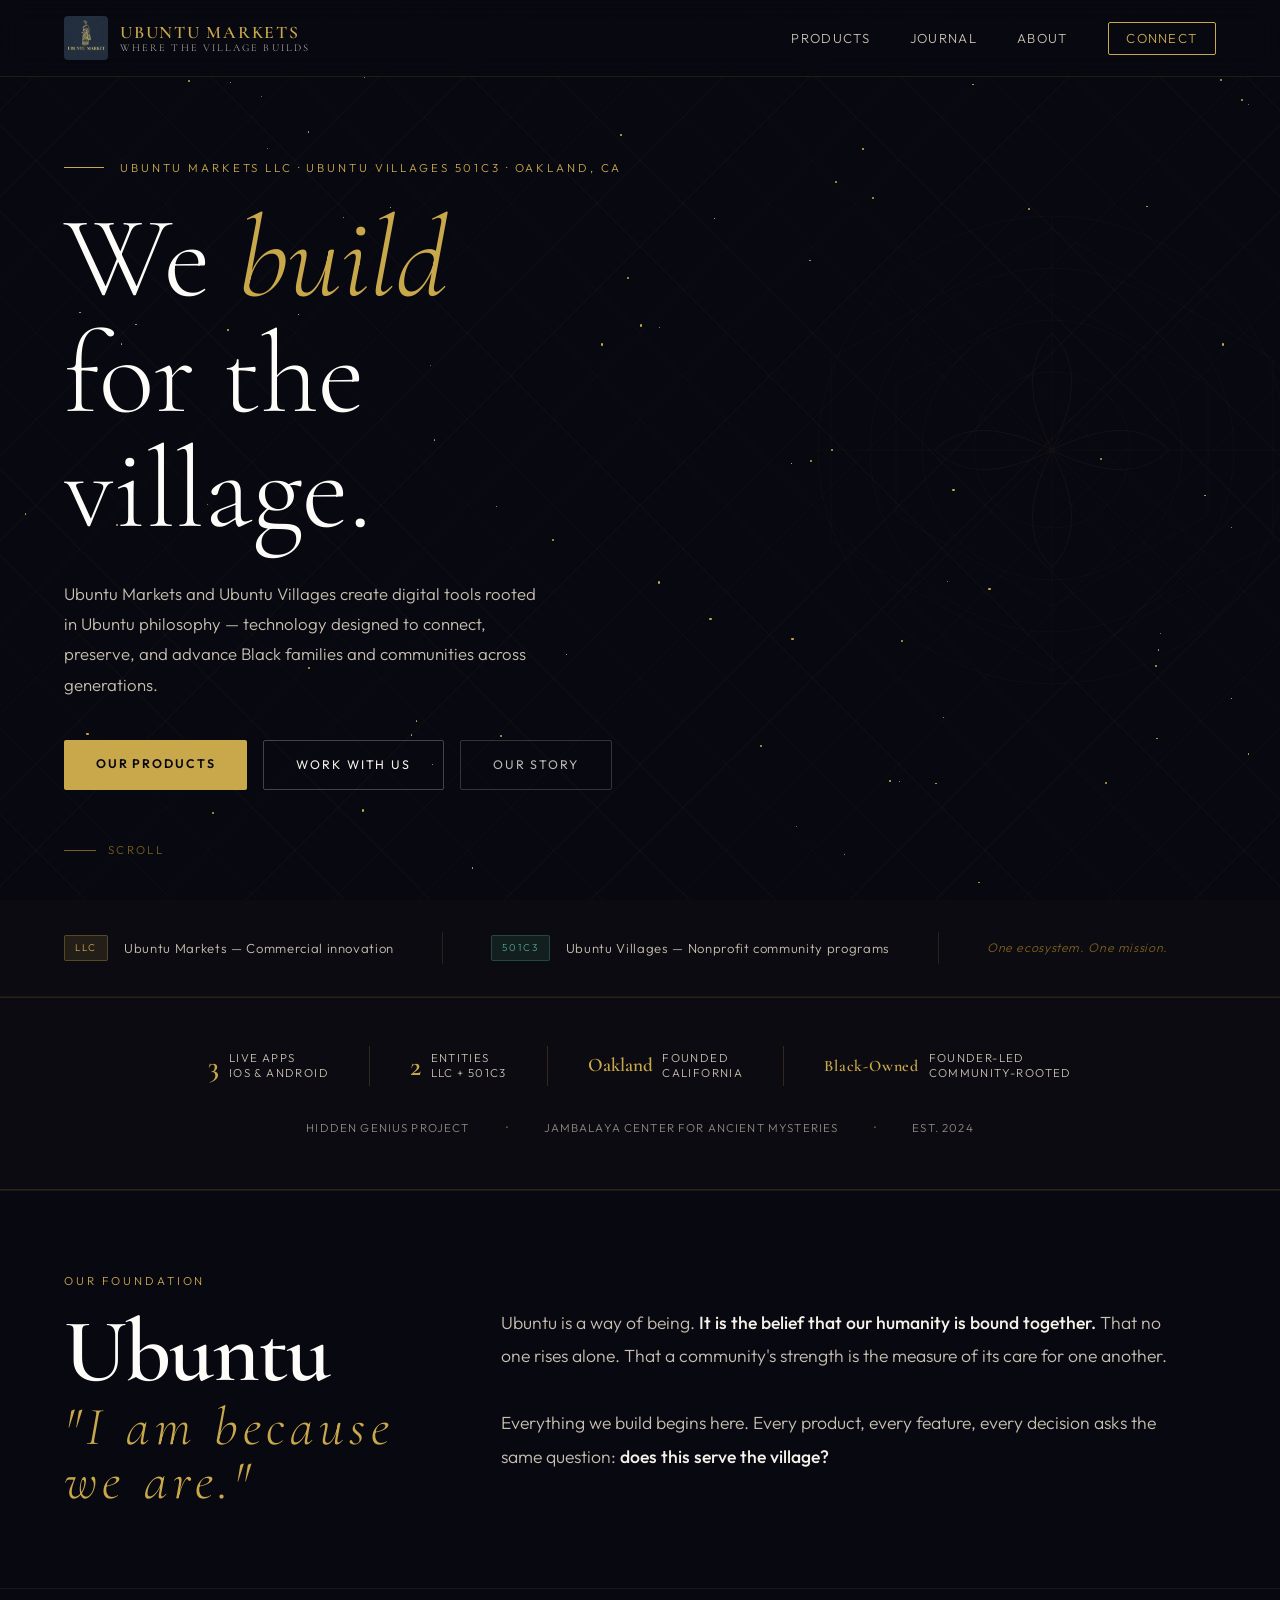
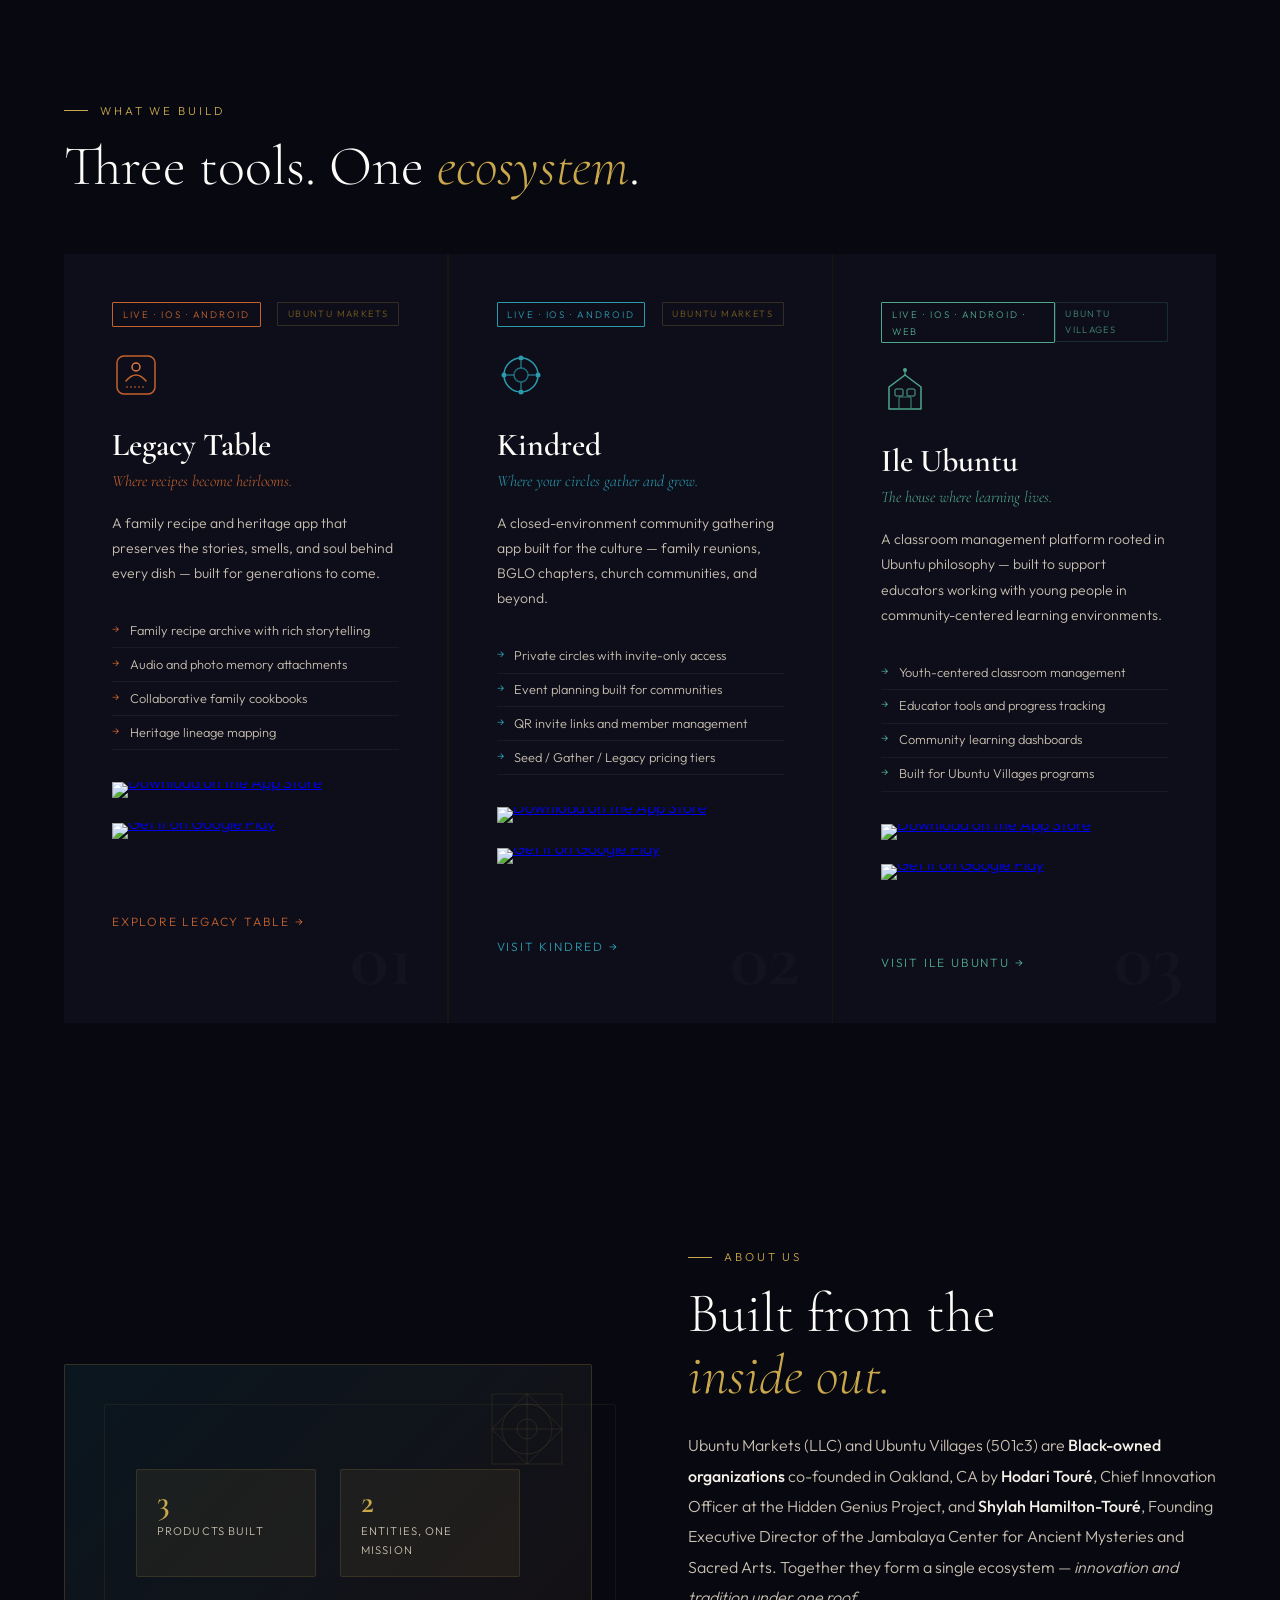
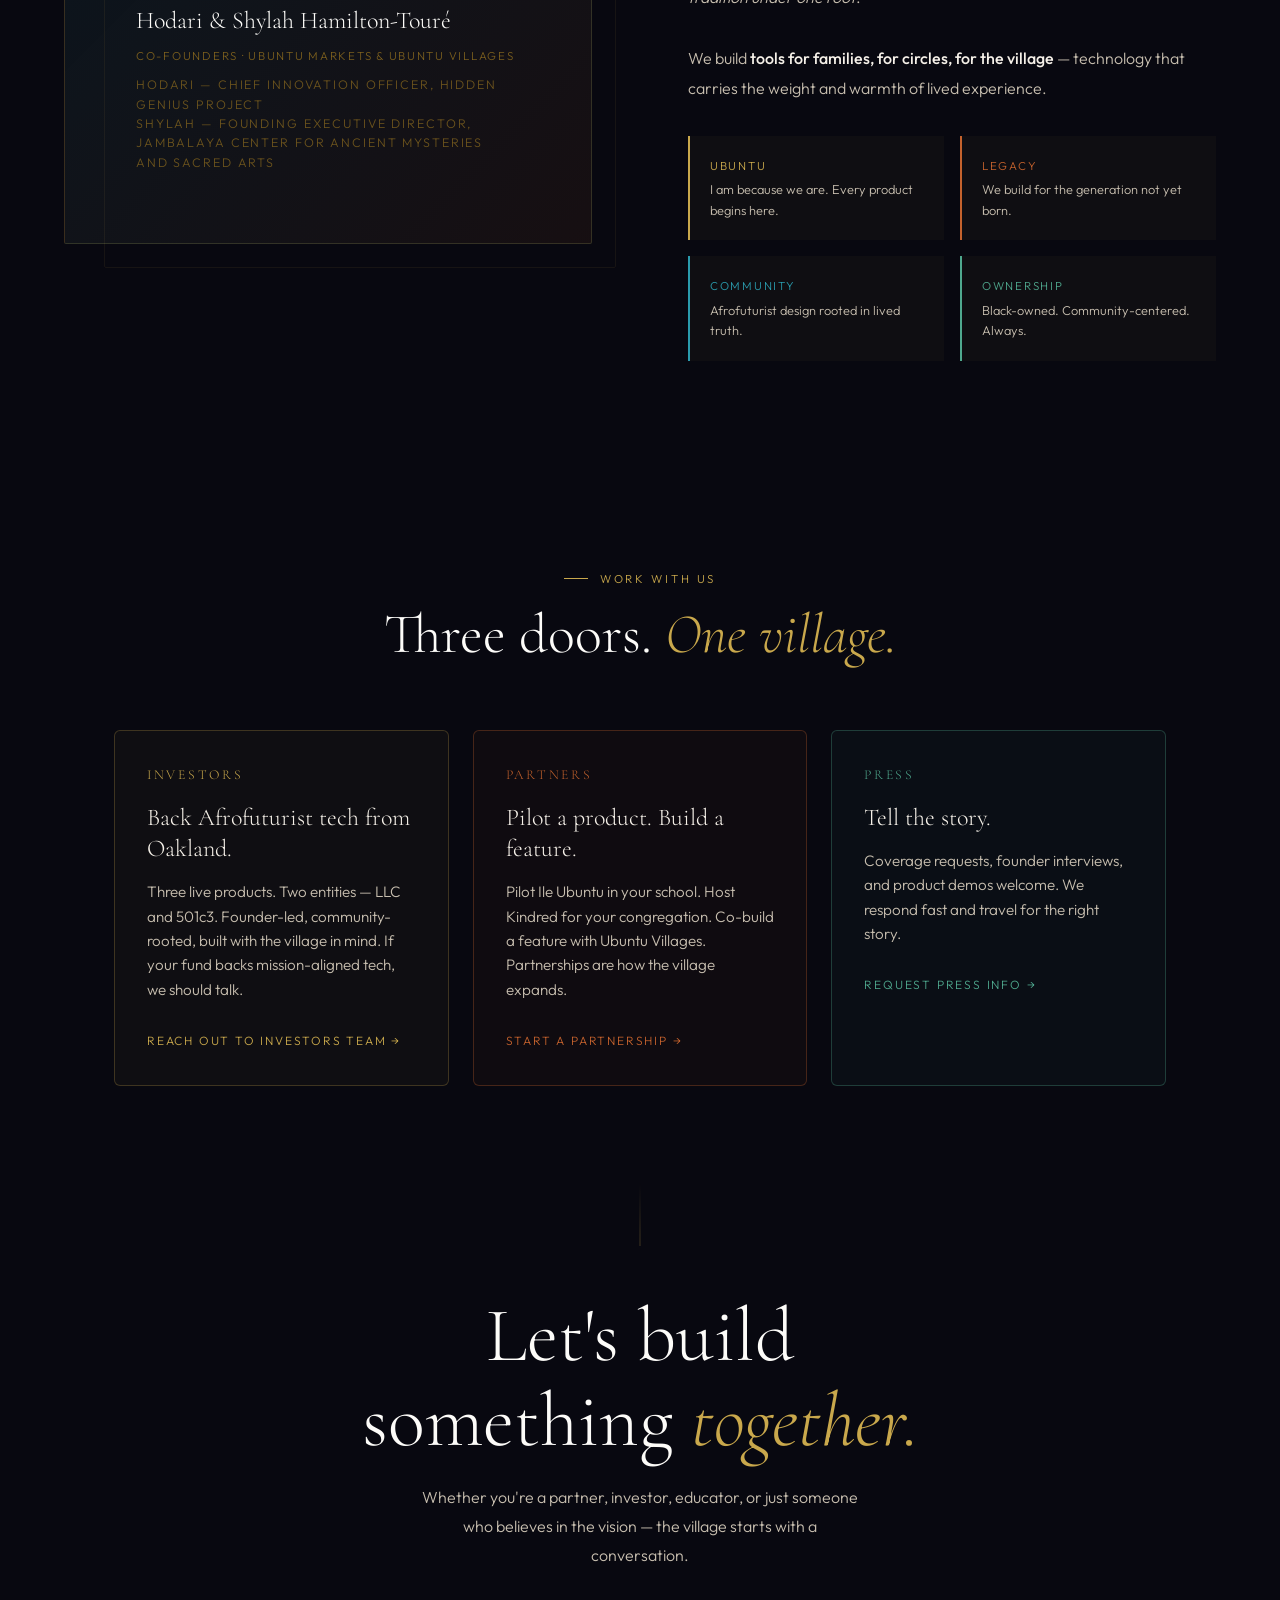
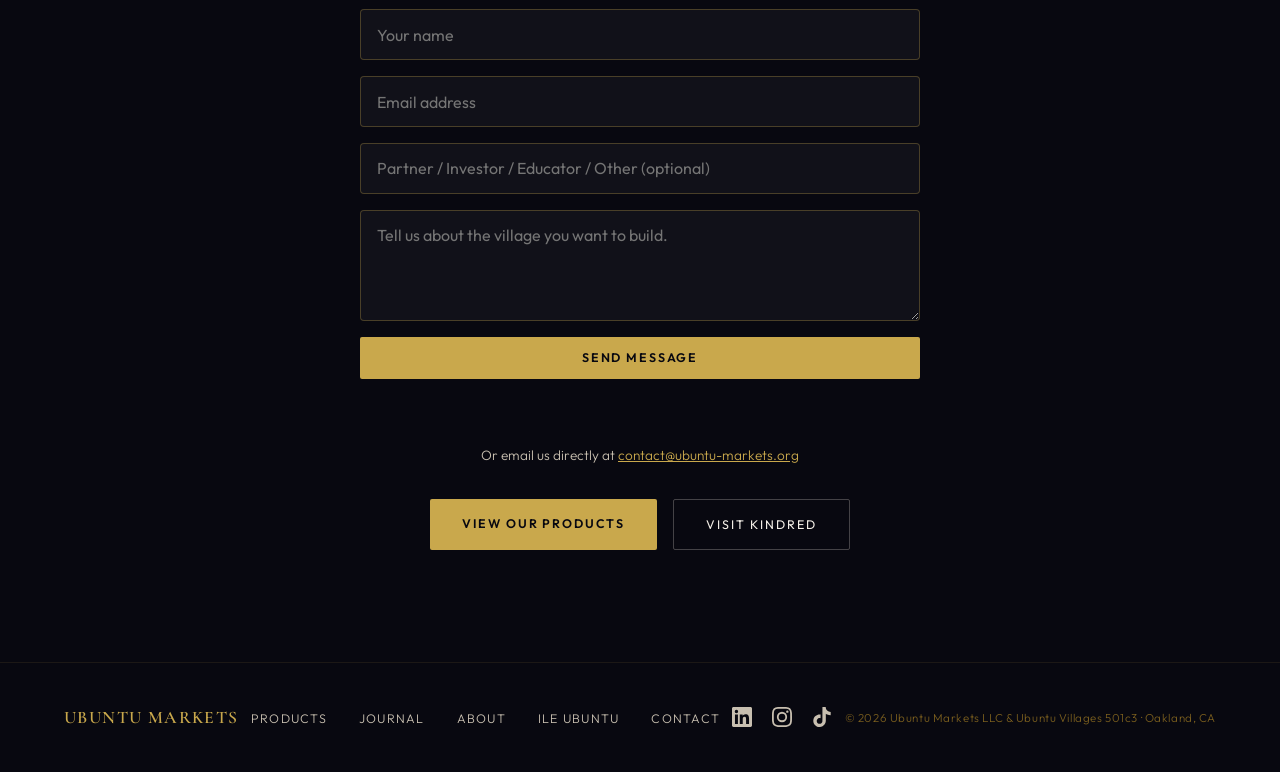
==== commit c4fd0b2c: "The Village Journal: cross-app blog + Featured App of the Week New /blog/ page aggregating public co" ====
--- a/index.html
+++ b/index.html
@@ -385,6 +385,7 @@
   </a>
   <ul class="nav-links">
     <li><a href="#products">Products</a></li>
+    <li><a href="/blog/">Journal</a></li>
     <li><a href="#about">About</a></li>
     <li><a href="#contact" class="nav-cta">Connect</a></li>
   </ul>
@@ -699,6 +700,7 @@
   <a href="#" class="footer-logo">Ubuntu Markets</a>
   <ul class="footer-links">
     <li><a href="#products">Products</a></li>
+    <li><a href="/blog/">Journal</a></li>
     <li><a href="#about">About</a></li>
     <li><a href="https://www.ile-ubuntu.org" target="_blank" rel="noopener noreferrer">Ile Ubuntu</a></li>
     <li><a href="mailto:contact@ubuntu-markets.org">Contact</a></li>
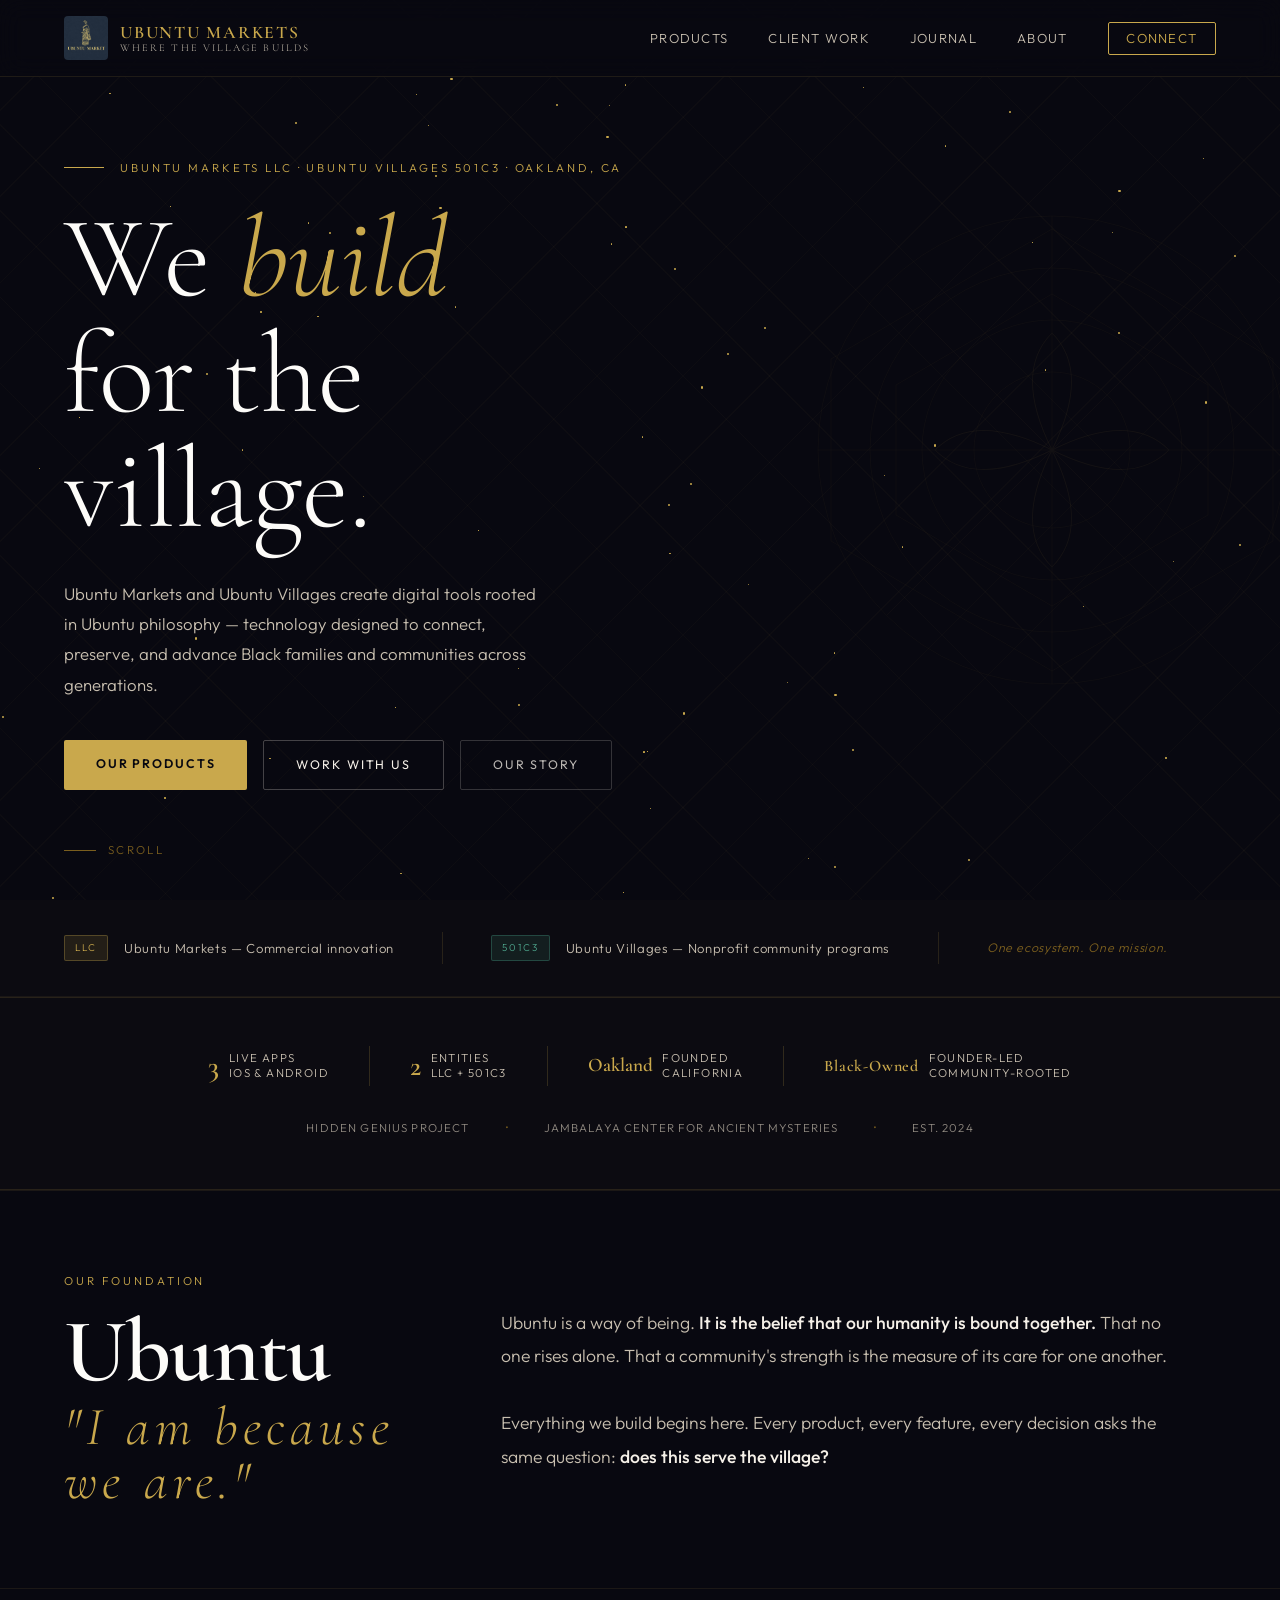
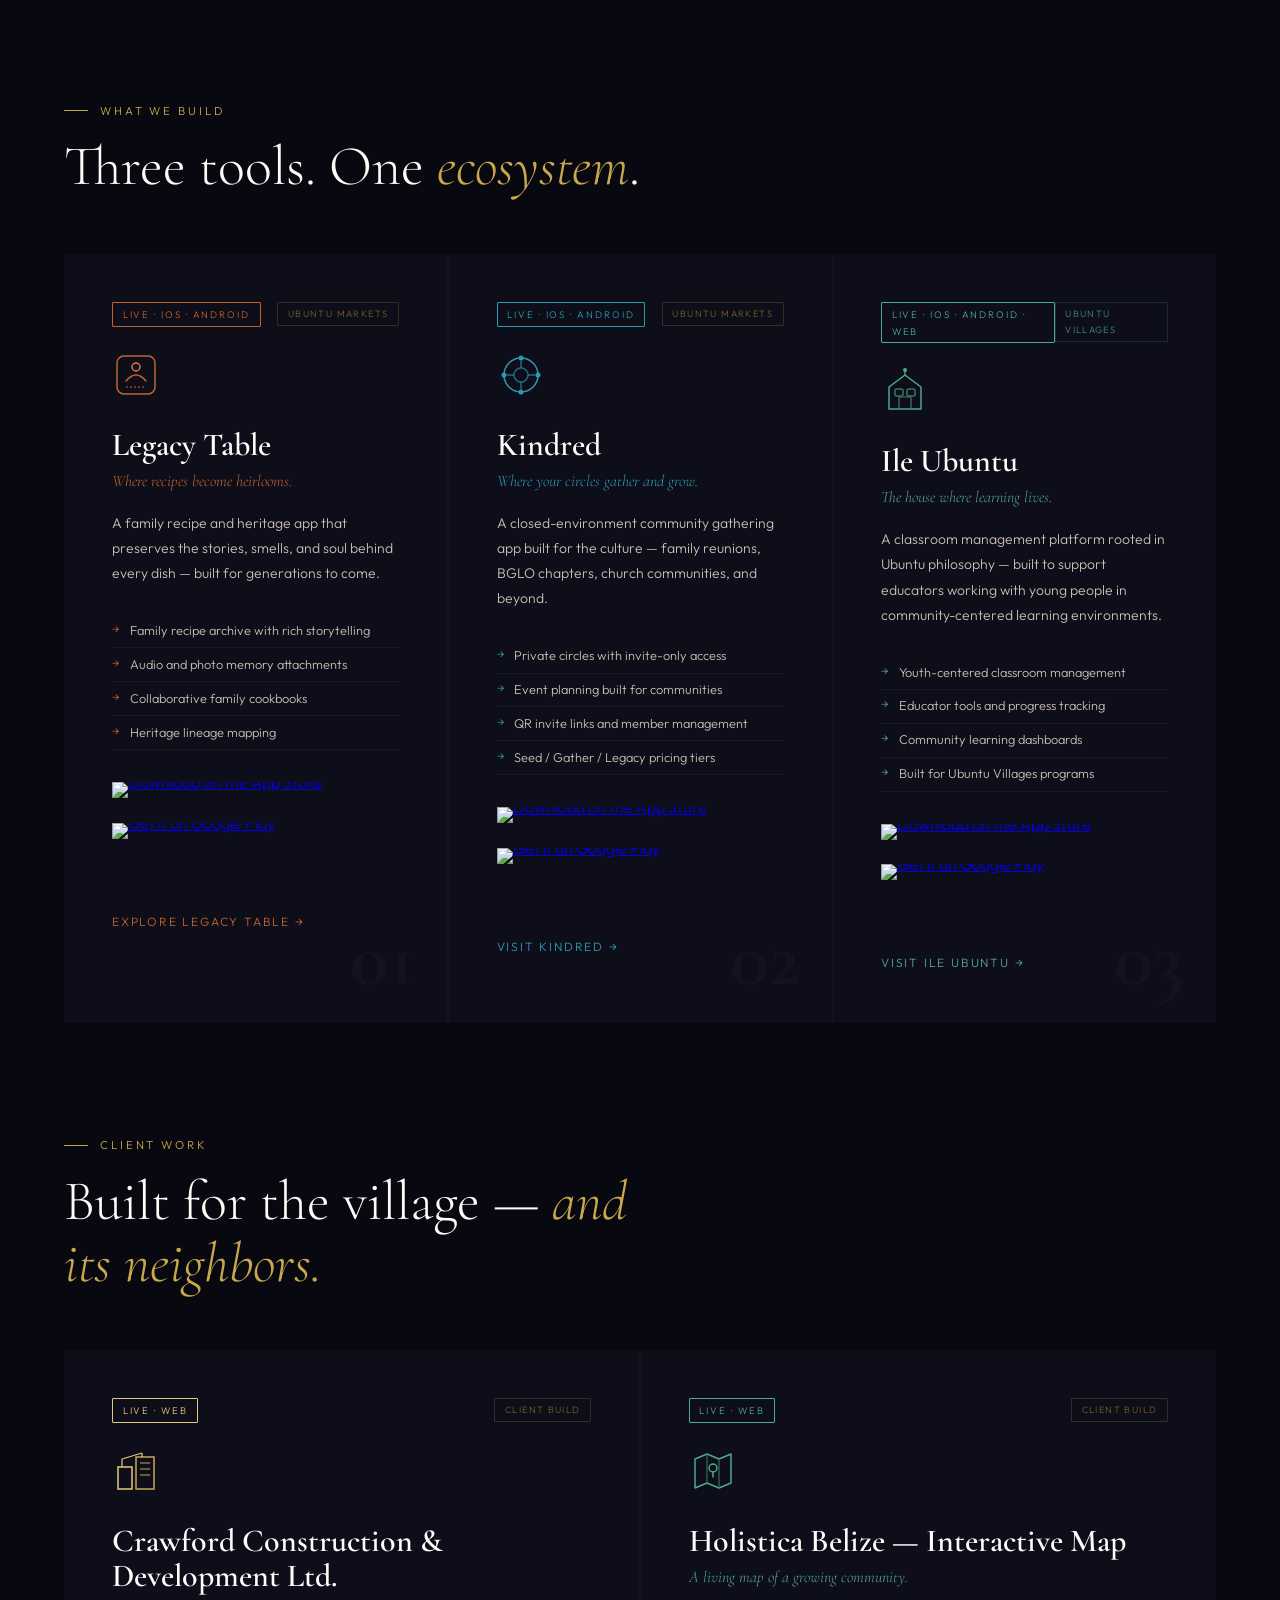
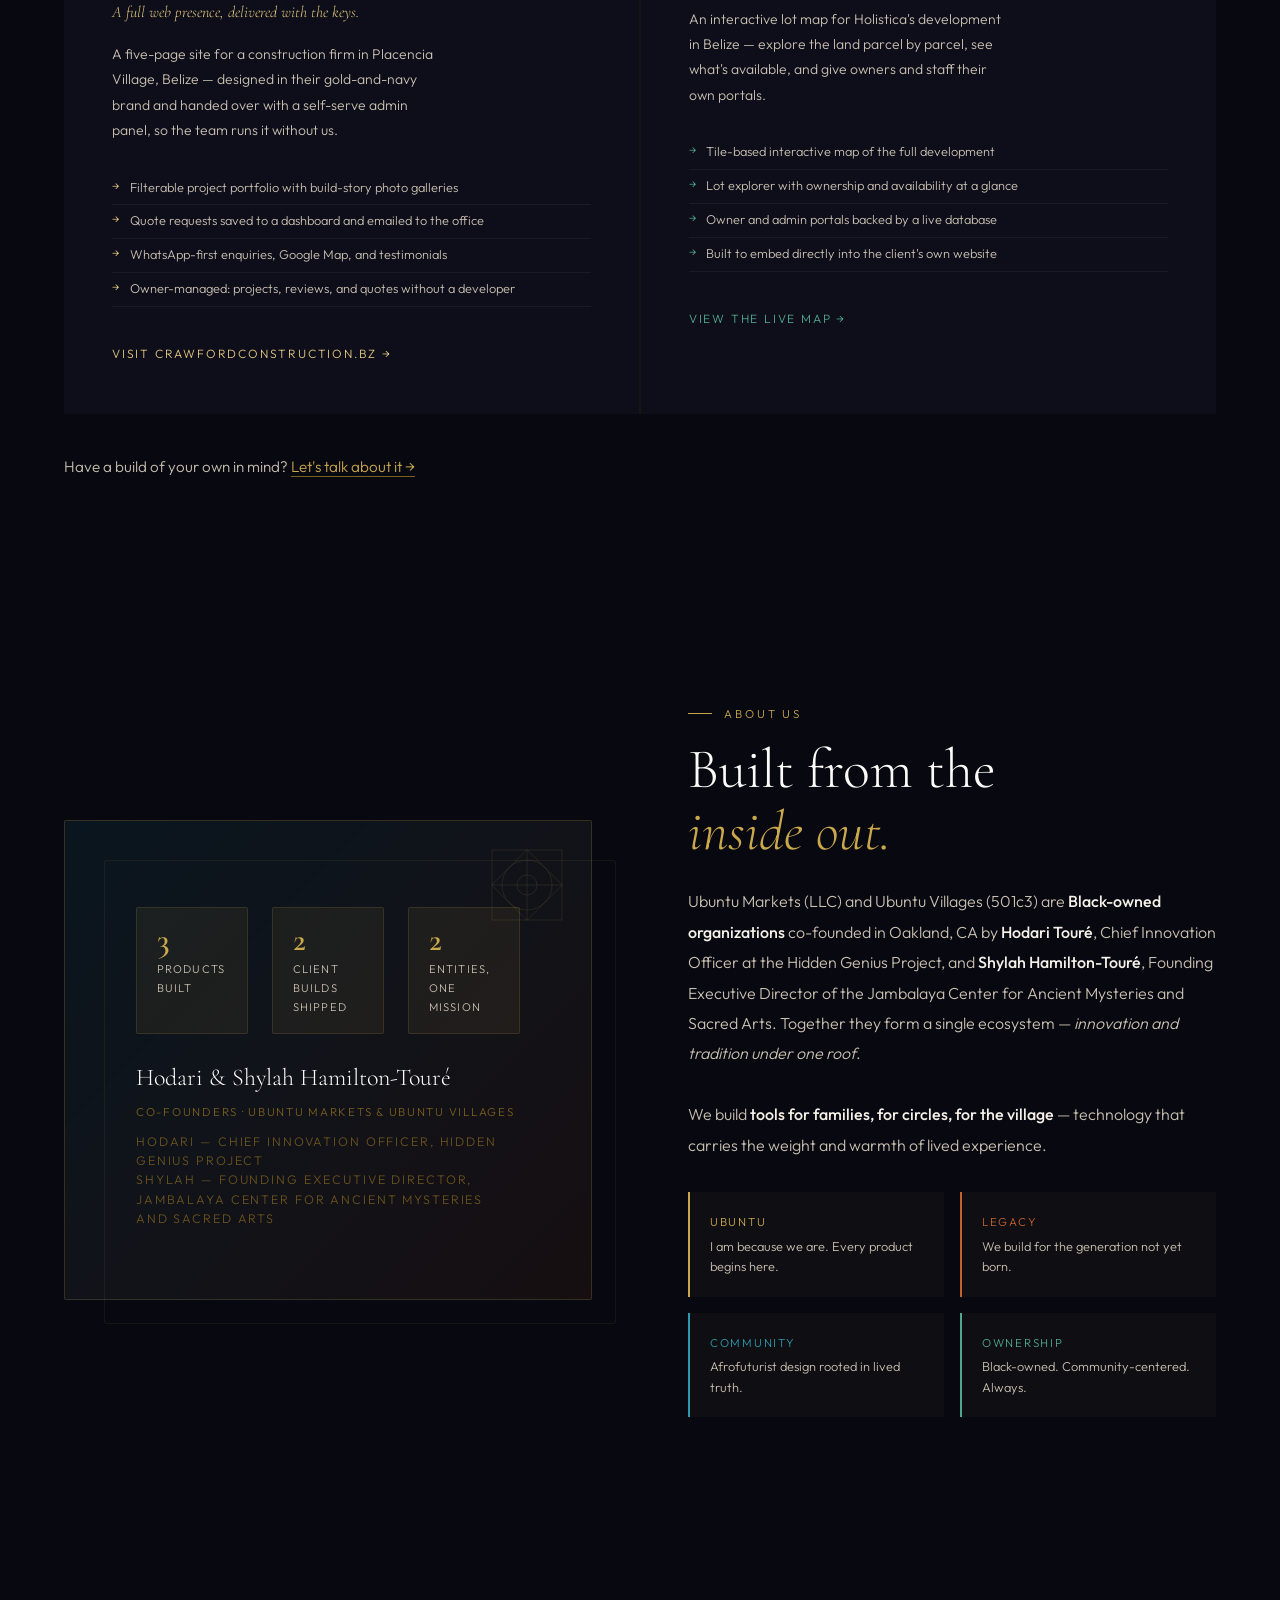
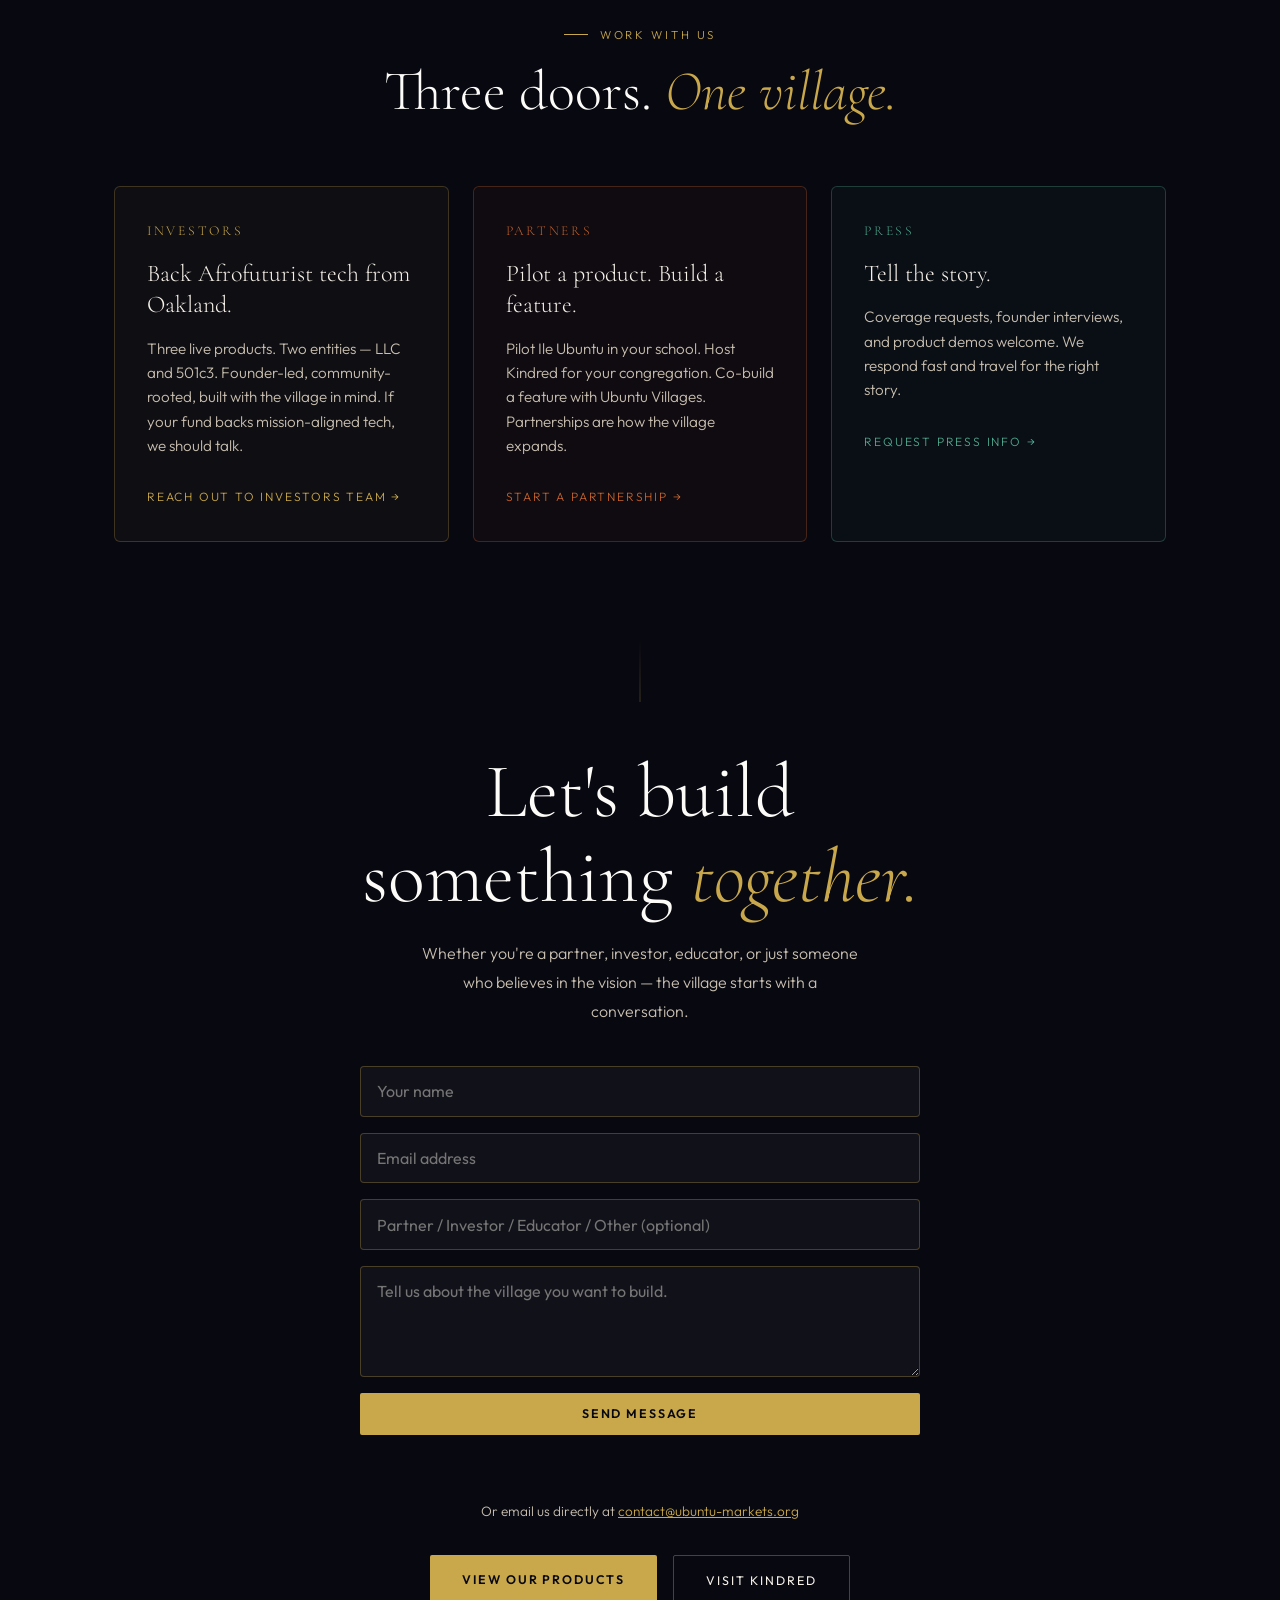
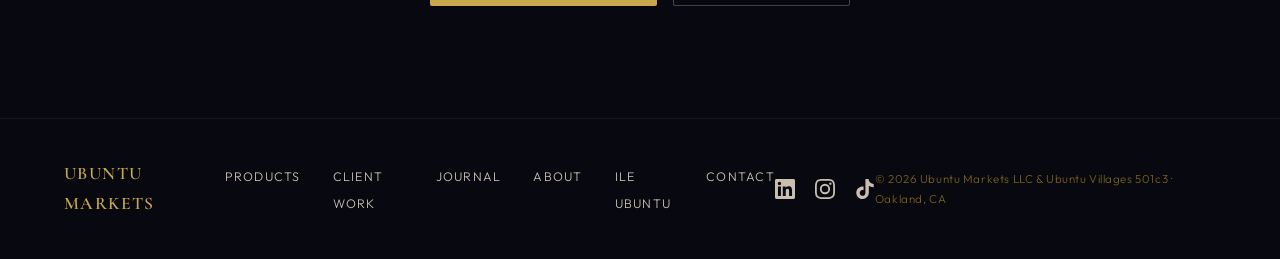
==== commit bc2046c1: "Homepage: add Client Work section (Crawford Construction + Holistica map) Two client builds shown as" ====
--- a/index.html
+++ b/index.html
@@ -385,6 +385,7 @@
   </a>
   <ul class="nav-links">
     <li><a href="#products">Products</a></li>
+    <li><a href="#client-work">Client Work</a></li>
     <li><a href="/blog/">Journal</a></li>
     <li><a href="#about">About</a></li>
     <li><a href="#contact" class="nav-cta">Connect</a></li>
@@ -594,6 +595,70 @@
 
 </section>
 
+<section class="products" id="client-work" style="padding-top:0;">
+  <div class="reveal">
+    <p class="section-eyebrow">Client Work</p>
+    <h2 class="section-title">Built for the village — <em>and its neighbors.</em></h2>
+  </div>
+  <div style="display:grid;grid-template-columns:repeat(auto-fit,minmax(320px,1fr));gap:1.5px;background:rgba(201,168,76,0.08);">
+
+    <!-- Crawford Construction -->
+    <div class="product-card reveal" style="--card-accent:var(--gold-light);" data-href="https://crawfordconstruction.bz">
+      <div class="product-header">
+        <p class="product-tag">Live · Web</p>
+        <span class="product-org llc">Client Build</span>
+      </div>
+      <svg class="product-icon" viewBox="0 0 48 48" fill="none" xmlns="http://www.w3.org/2000/svg">
+        <rect x="6" y="20" width="14" height="22" stroke="#E2C97E" stroke-width="1.5"/>
+        <rect x="24" y="10" width="18" height="32" stroke="#C9A84C" stroke-width="1.5"/>
+        <line x1="28" y1="16" x2="38" y2="16" stroke="#C9A84C" stroke-width="1"/>
+        <line x1="28" y1="22" x2="38" y2="22" stroke="#C9A84C" stroke-width="1"/>
+        <line x1="28" y1="28" x2="38" y2="28" stroke="#C9A84C" stroke-width="1"/>
+        <line x1="10" y1="20" x2="10" y2="12" stroke="#E2C97E" stroke-width="1.2"/>
+        <line x1="10" y1="12" x2="30" y2="6" stroke="#E2C97E" stroke-width="1.2"/>
+        <line x1="30" y1="6" x2="30" y2="10" stroke="#E2C97E" stroke-width="1.2"/>
+      </svg>
+      <h3 class="product-name">Crawford Construction &amp; Development Ltd.</h3>
+      <p class="product-tagline">A full web presence, delivered with the keys.</p>
+      <p class="product-desc">A five-page site for a construction firm in Placencia Village, Belize — designed in their gold-and-navy brand and handed over with a self-serve admin panel, so the team runs it without us.</p>
+      <ul class="product-features">
+        <li>Filterable project portfolio with build-story photo galleries</li>
+        <li>Quote requests saved to a dashboard and emailed to the office</li>
+        <li>WhatsApp-first enquiries, Google Map, and testimonials</li>
+        <li>Owner-managed: projects, reviews, and quotes without a developer</li>
+      </ul>
+      <a href="https://crawfordconstruction.bz" target="_blank" rel="noopener noreferrer" class="product-link">Visit crawfordconstruction.bz →</a>
+    </div>
+
+    <!-- Holistica Belize interactive map -->
+    <div class="product-card reveal reveal-delay-2" style="--card-accent:var(--sage-light);" data-href="https://holistica-map.pages.dev">
+      <div class="product-header">
+        <p class="product-tag">Live · Web</p>
+        <span class="product-org llc">Client Build</span>
+      </div>
+      <svg class="product-icon" viewBox="0 0 48 48" fill="none" xmlns="http://www.w3.org/2000/svg">
+        <path d="M6 12 L18 7 L30 12 L42 7 L42 36 L30 41 L18 36 L6 41 Z" stroke="#4FA88E" stroke-width="1.5" stroke-linejoin="round"/>
+        <line x1="18" y1="7" x2="18" y2="36" stroke="#3A7D6B" stroke-width="1"/>
+        <line x1="30" y1="12" x2="30" y2="41" stroke="#3A7D6B" stroke-width="1"/>
+        <circle cx="24" cy="21" r="4" stroke="#4FA88E" stroke-width="1.5"/>
+        <path d="M24 25 L24 30" stroke="#4FA88E" stroke-width="1.5" stroke-linecap="round"/>
+      </svg>
+      <h3 class="product-name">Holistica Belize — Interactive Map</h3>
+      <p class="product-tagline">A living map of a growing community.</p>
+      <p class="product-desc">An interactive lot map for Holistica's development in Belize — explore the land parcel by parcel, see what's available, and give owners and staff their own portals.</p>
+      <ul class="product-features">
+        <li>Tile-based interactive map of the full development</li>
+        <li>Lot explorer with ownership and availability at a glance</li>
+        <li>Owner and admin portals backed by a live database</li>
+        <li>Built to embed directly into the client's own website</li>
+      </ul>
+      <a href="https://holistica-map.pages.dev" target="_blank" rel="noopener noreferrer" class="product-link">View the live map →</a>
+    </div>
+
+  </div>
+  <p class="reveal" style="margin-top:2.5rem;color:var(--cream-dim);font-size:0.95rem;">Have a build of your own in mind? <a href="#contact" style="color:var(--gold);text-decoration:none;border-bottom:1px solid var(--gold-dim);">Let's talk about it →</a></p>
+</section>
+
 <section class="about" id="about">
   <div class="about-visual reveal">
     <div class="about-box about-box-1">
@@ -615,6 +680,10 @@
         </div>
         <div class="about-stat">
           <div class="about-stat-num">2</div>
+          <div class="about-stat-label">Client builds shipped</div>
+        </div>
+        <div class="about-stat">
+          <div class="about-stat-num">2</div>
           <div class="about-stat-label">Entities, one mission</div>
         </div>
       </div>
@@ -700,6 +769,7 @@
   <a href="#" class="footer-logo">Ubuntu Markets</a>
   <ul class="footer-links">
     <li><a href="#products">Products</a></li>
+    <li><a href="#client-work">Client Work</a></li>
     <li><a href="/blog/">Journal</a></li>
     <li><a href="#about">About</a></li>
     <li><a href="https://www.ile-ubuntu.org" target="_blank" rel="noopener noreferrer">Ile Ubuntu</a></li>
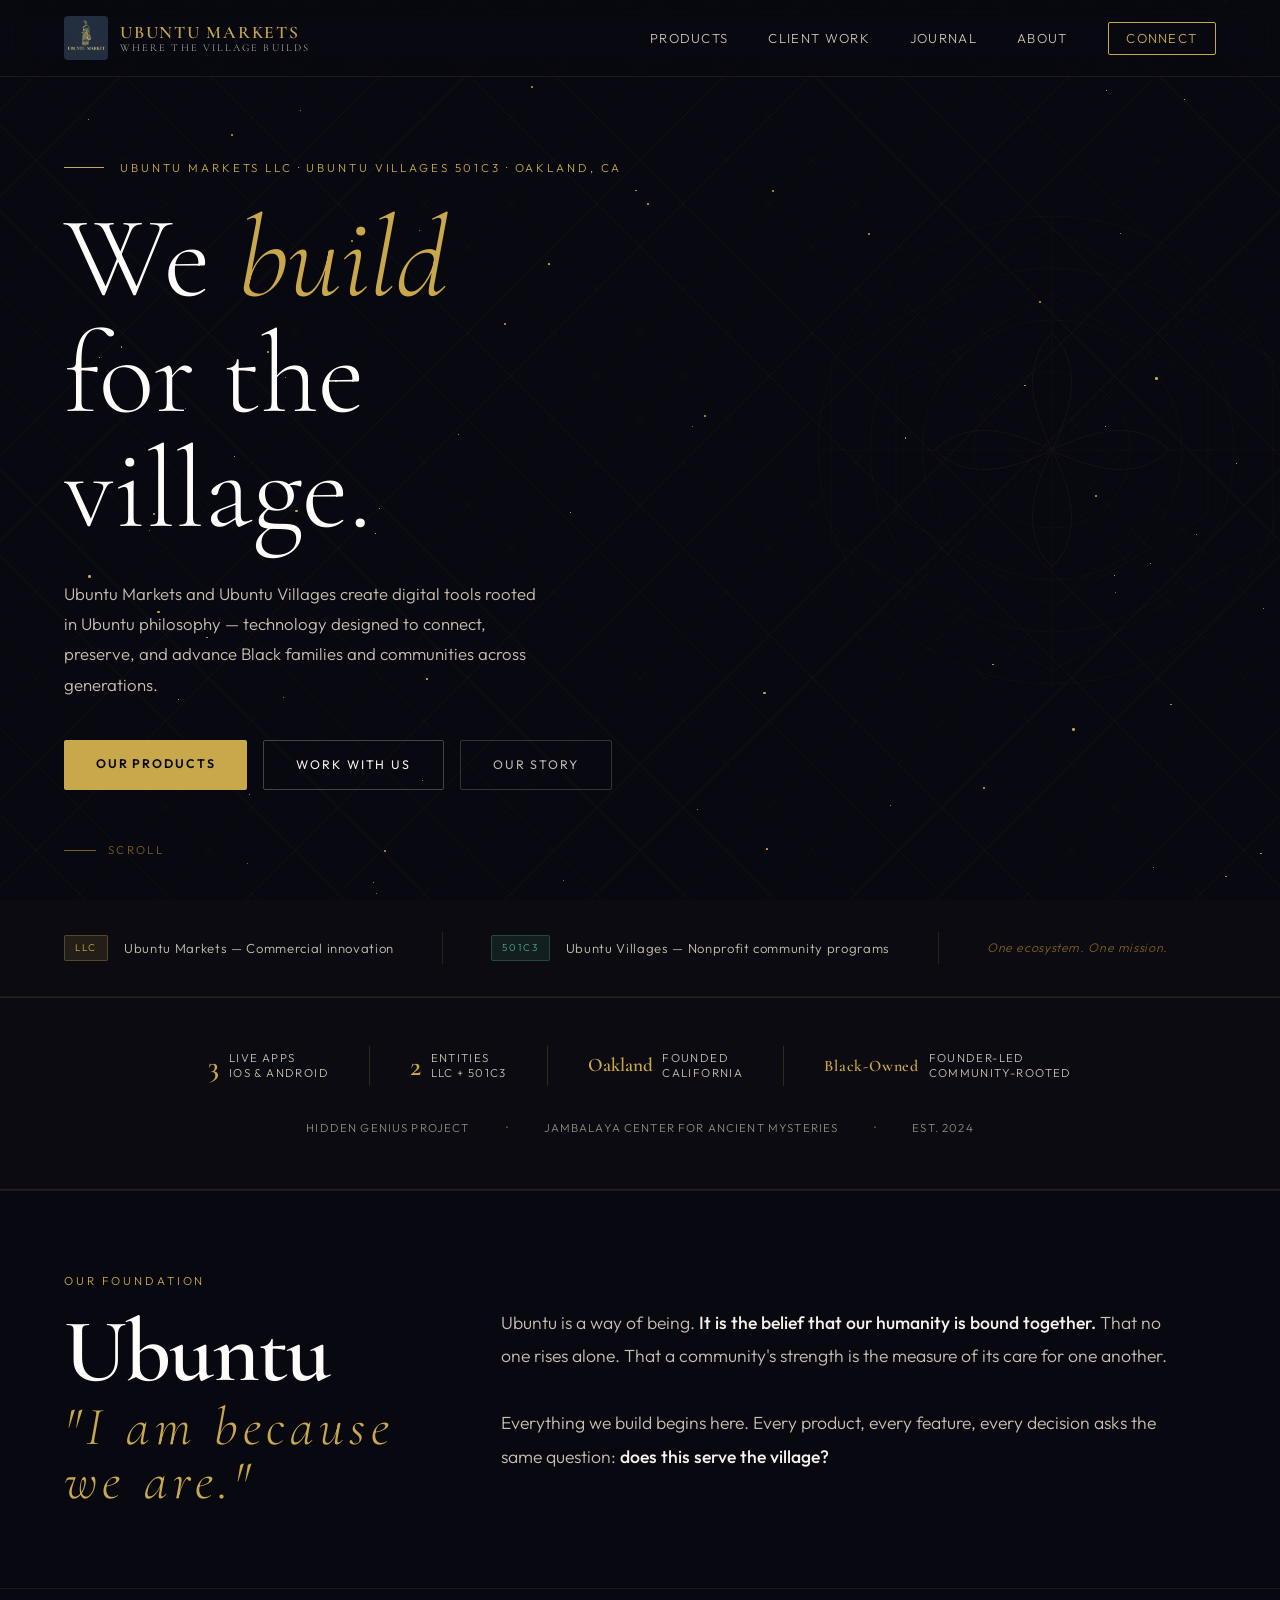
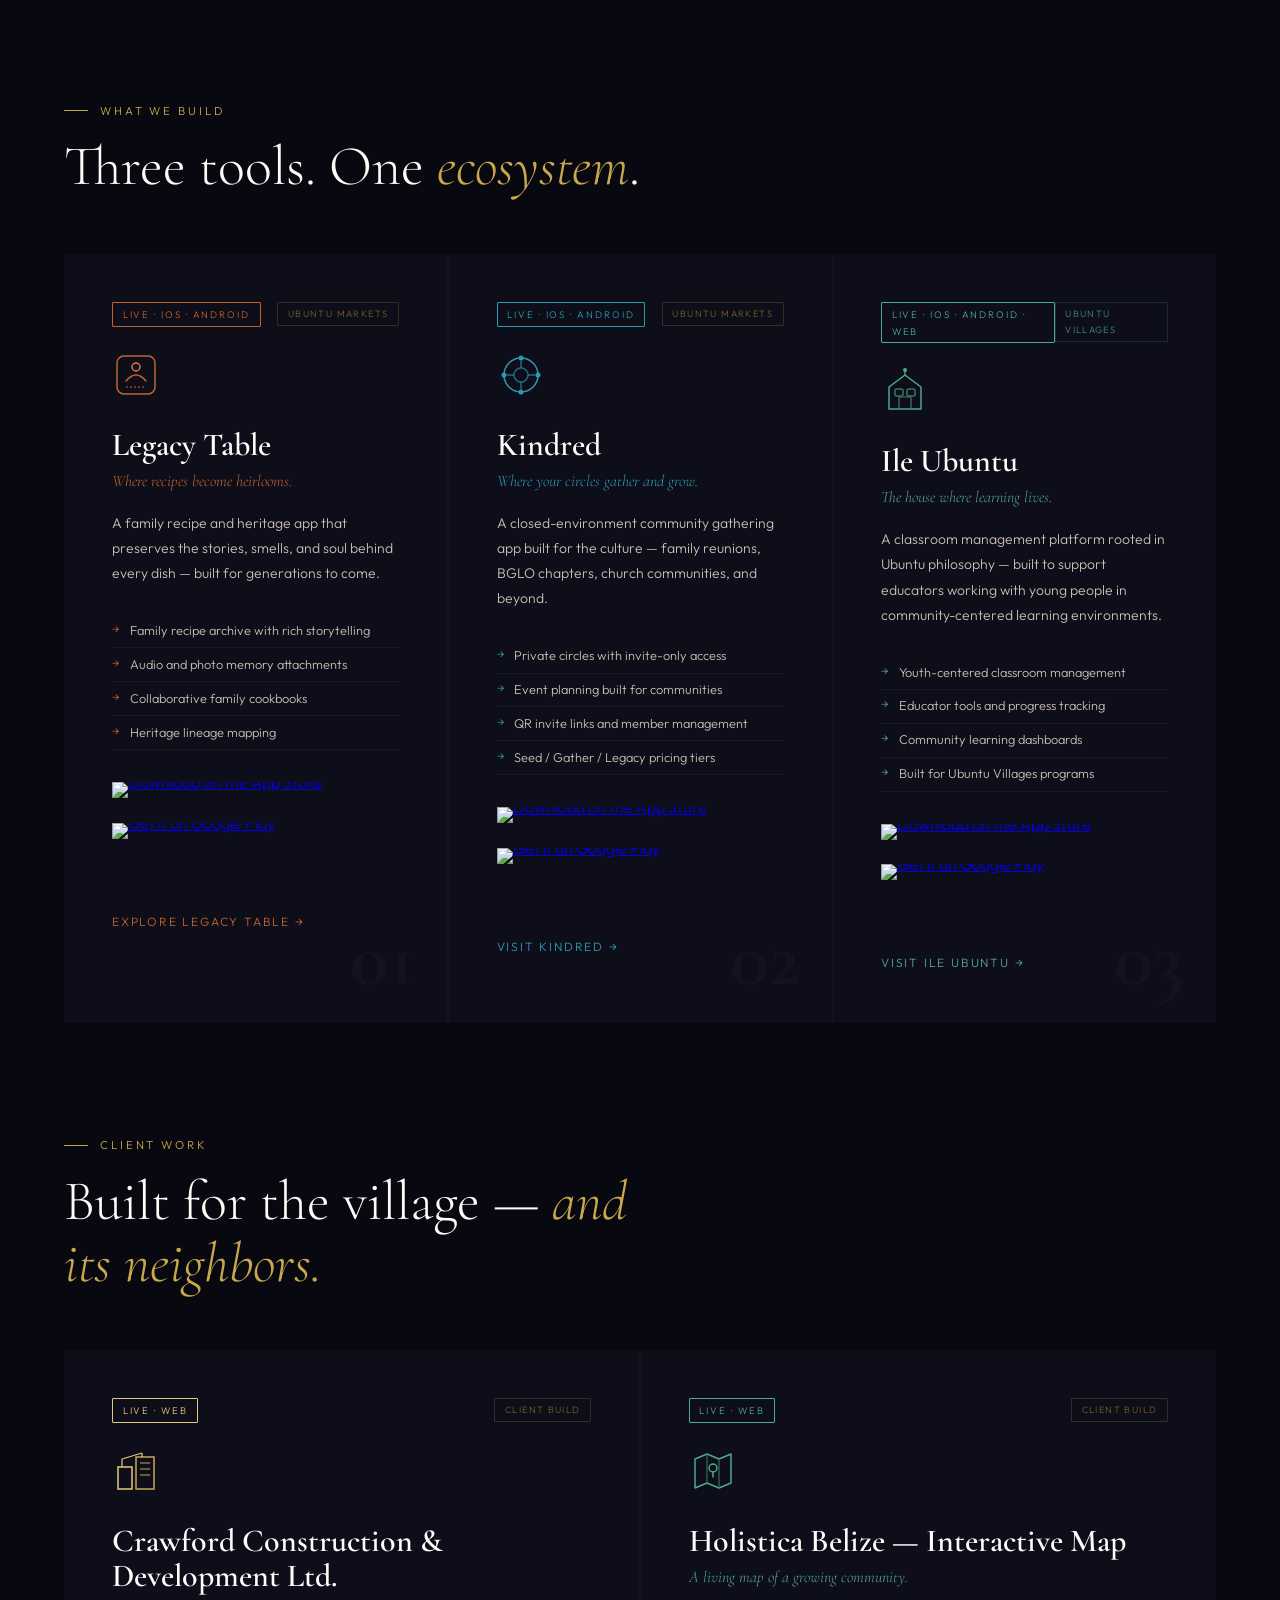
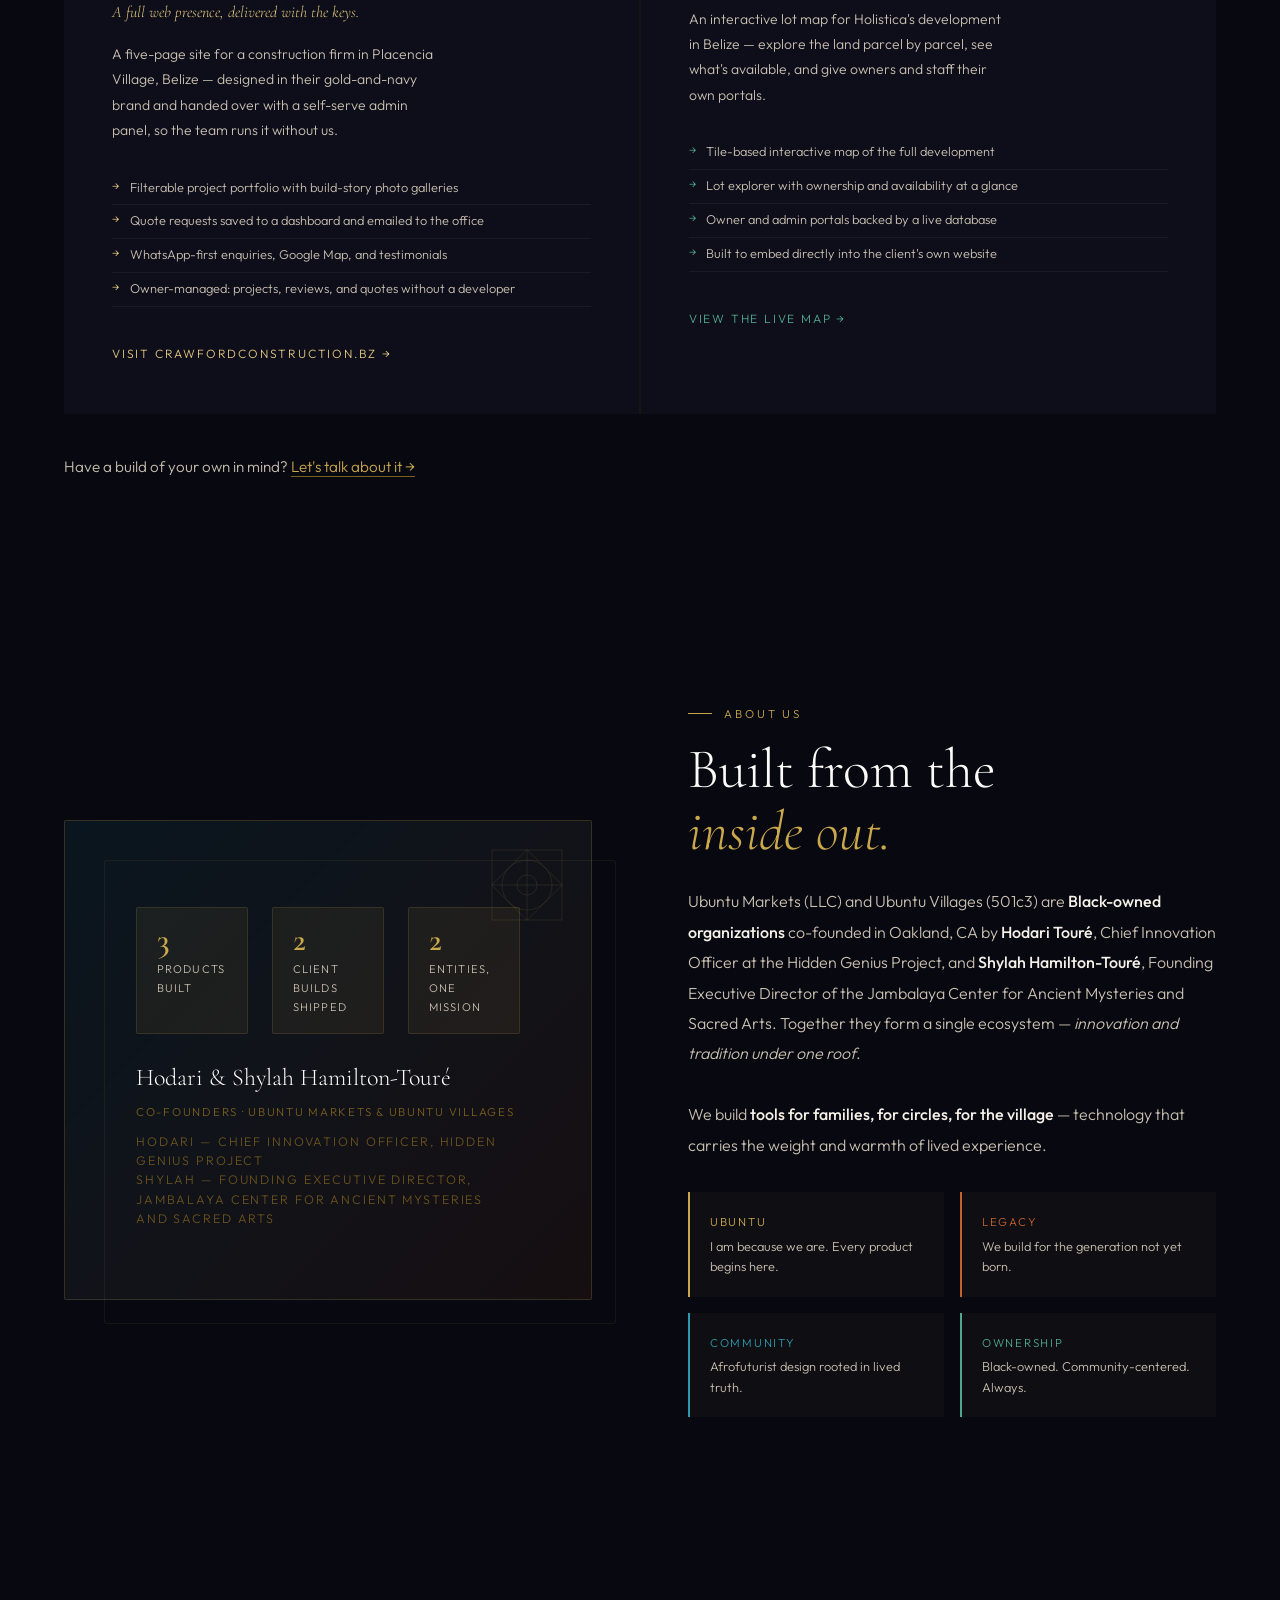
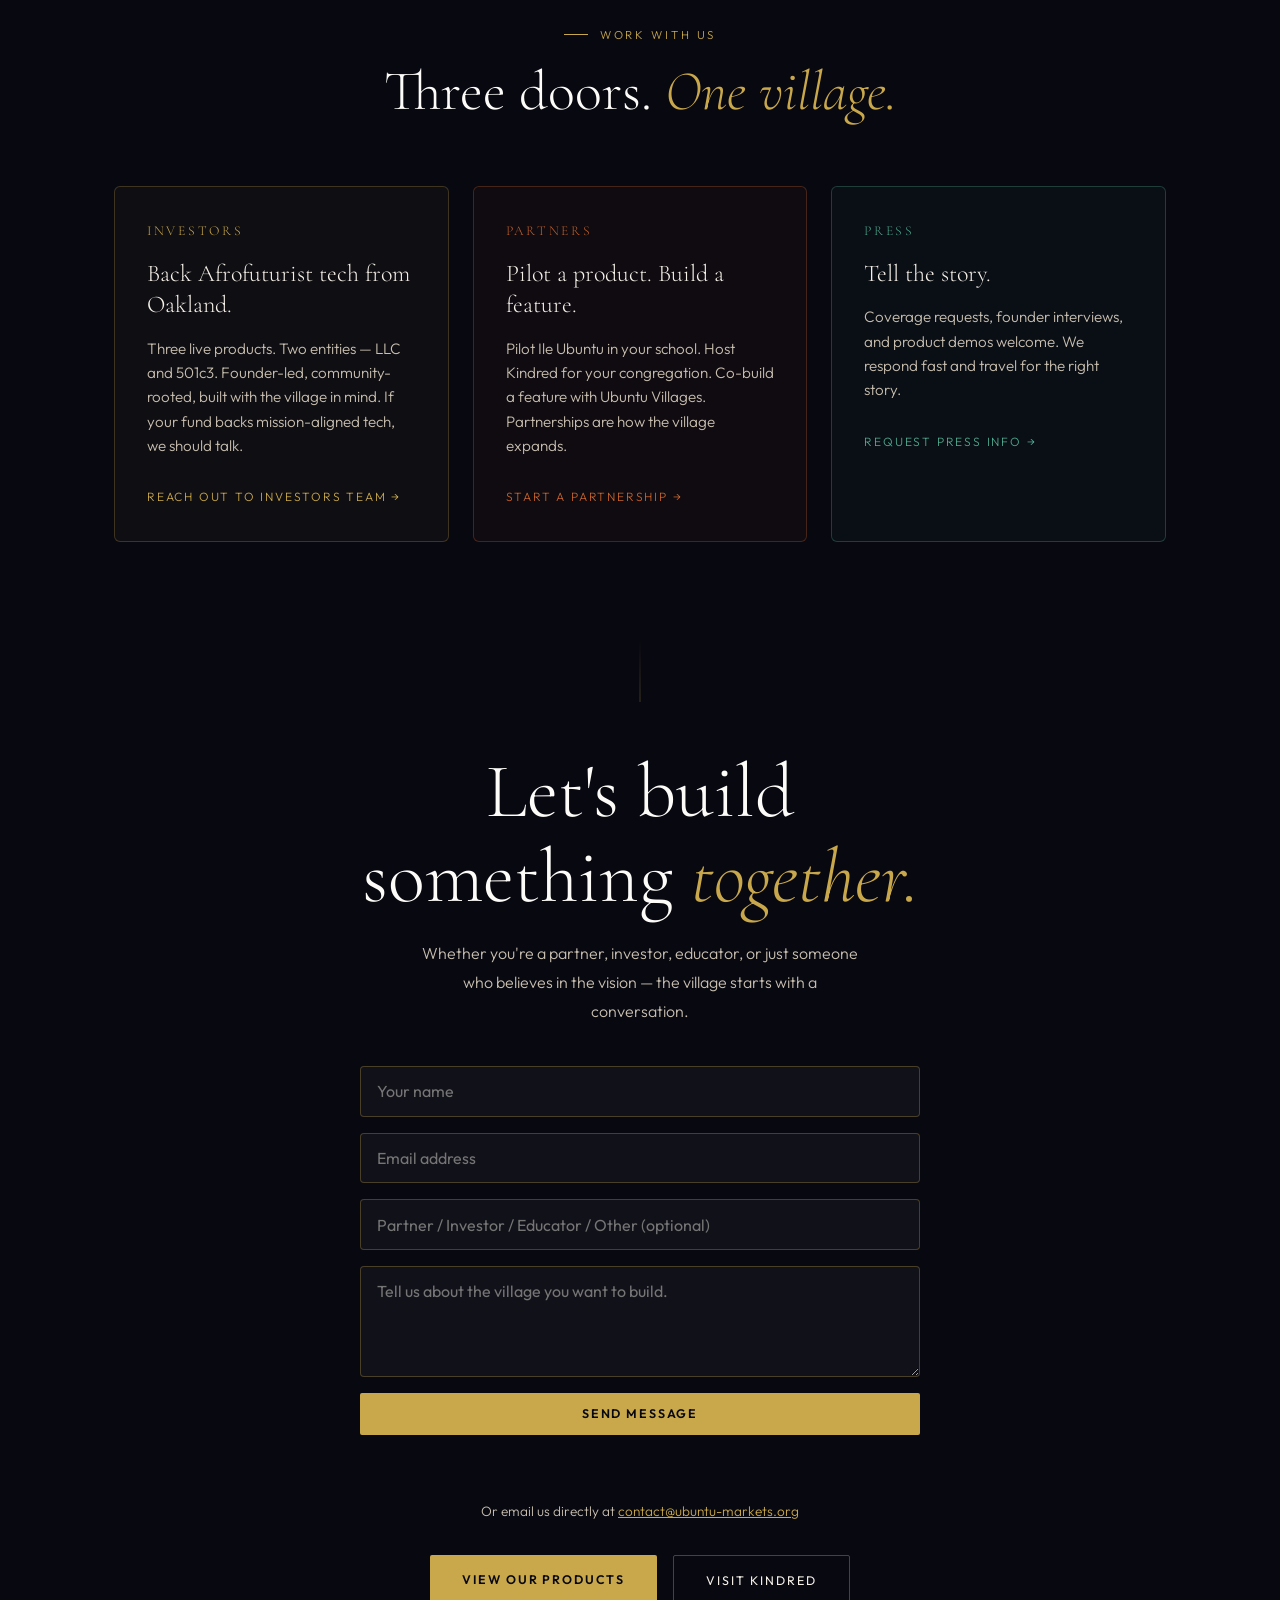
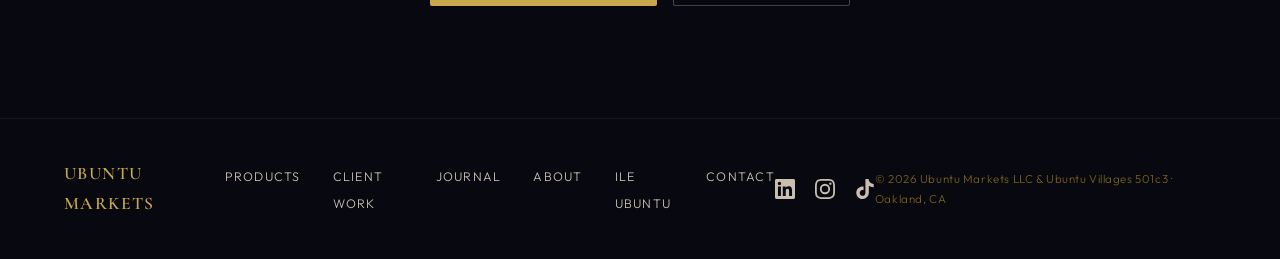
==== commit 4cf29905: "Legacy Table card: link to landing page, not the login wall ubuntu-markets.org sent prospective user" ====
--- a/index.html
+++ b/index.html
@@ -485,7 +485,7 @@
   <div class="products-grid">
 
     <!-- Legacy Table -->
-    <div class="product-card terra reveal" data-href="https://legacytable.app/login">
+    <div class="product-card terra reveal" data-href="https://legacytable.app">
       <div class="product-header">
         <p class="product-tag">Live · iOS · Android</p>
         <span class="product-org llc">Ubuntu Markets</span>
@@ -513,7 +513,7 @@
           <img class="badge-google" src="https://play.google.com/intl/en_us/badges/static/images/badges/en_badge_web_generic.png" alt="Get it on Google Play">
         </a>
       </div>
-      <a href="https://legacytable.app/login" class="product-link" style="margin-top:1.25rem;">Explore Legacy Table →</a>
+      <a href="https://legacytable.app" class="product-link" style="margin-top:1.25rem;">Explore Legacy Table →</a>
       <div class="product-number">01</div>
     </div>
 
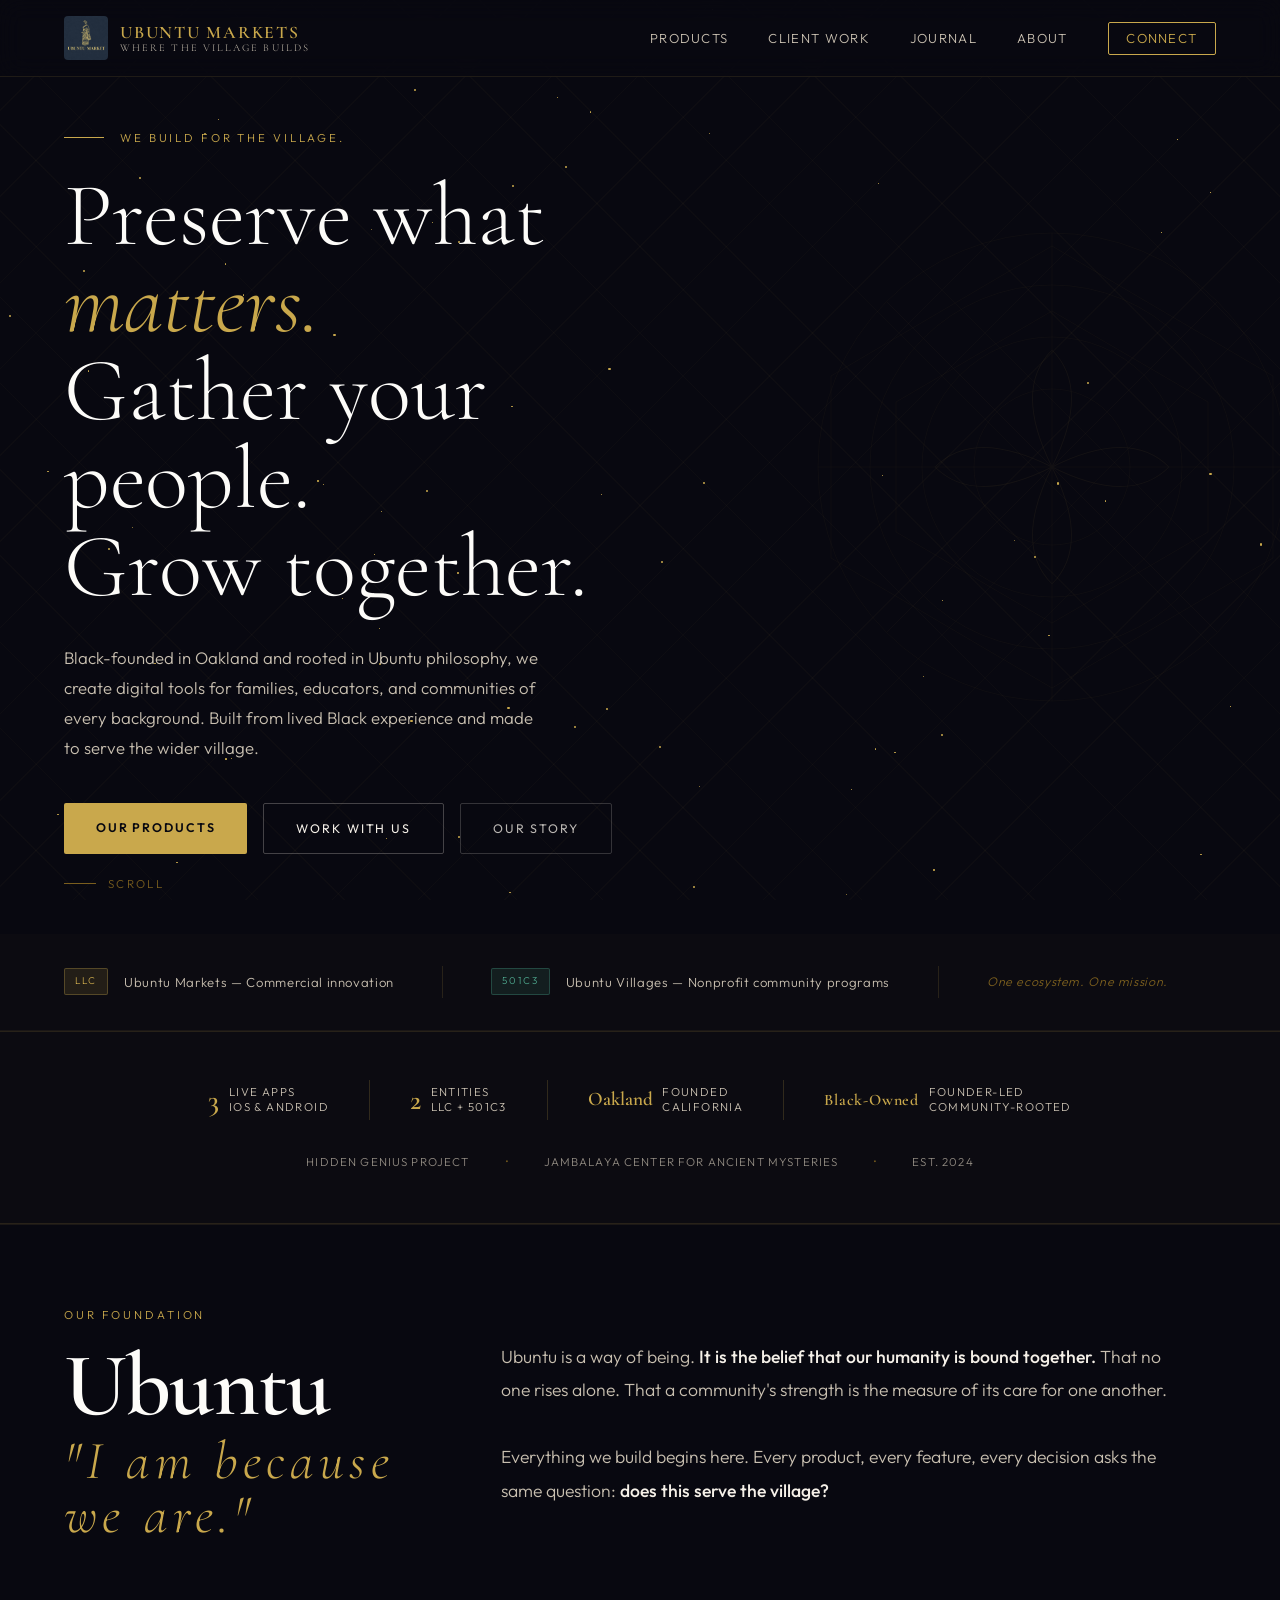
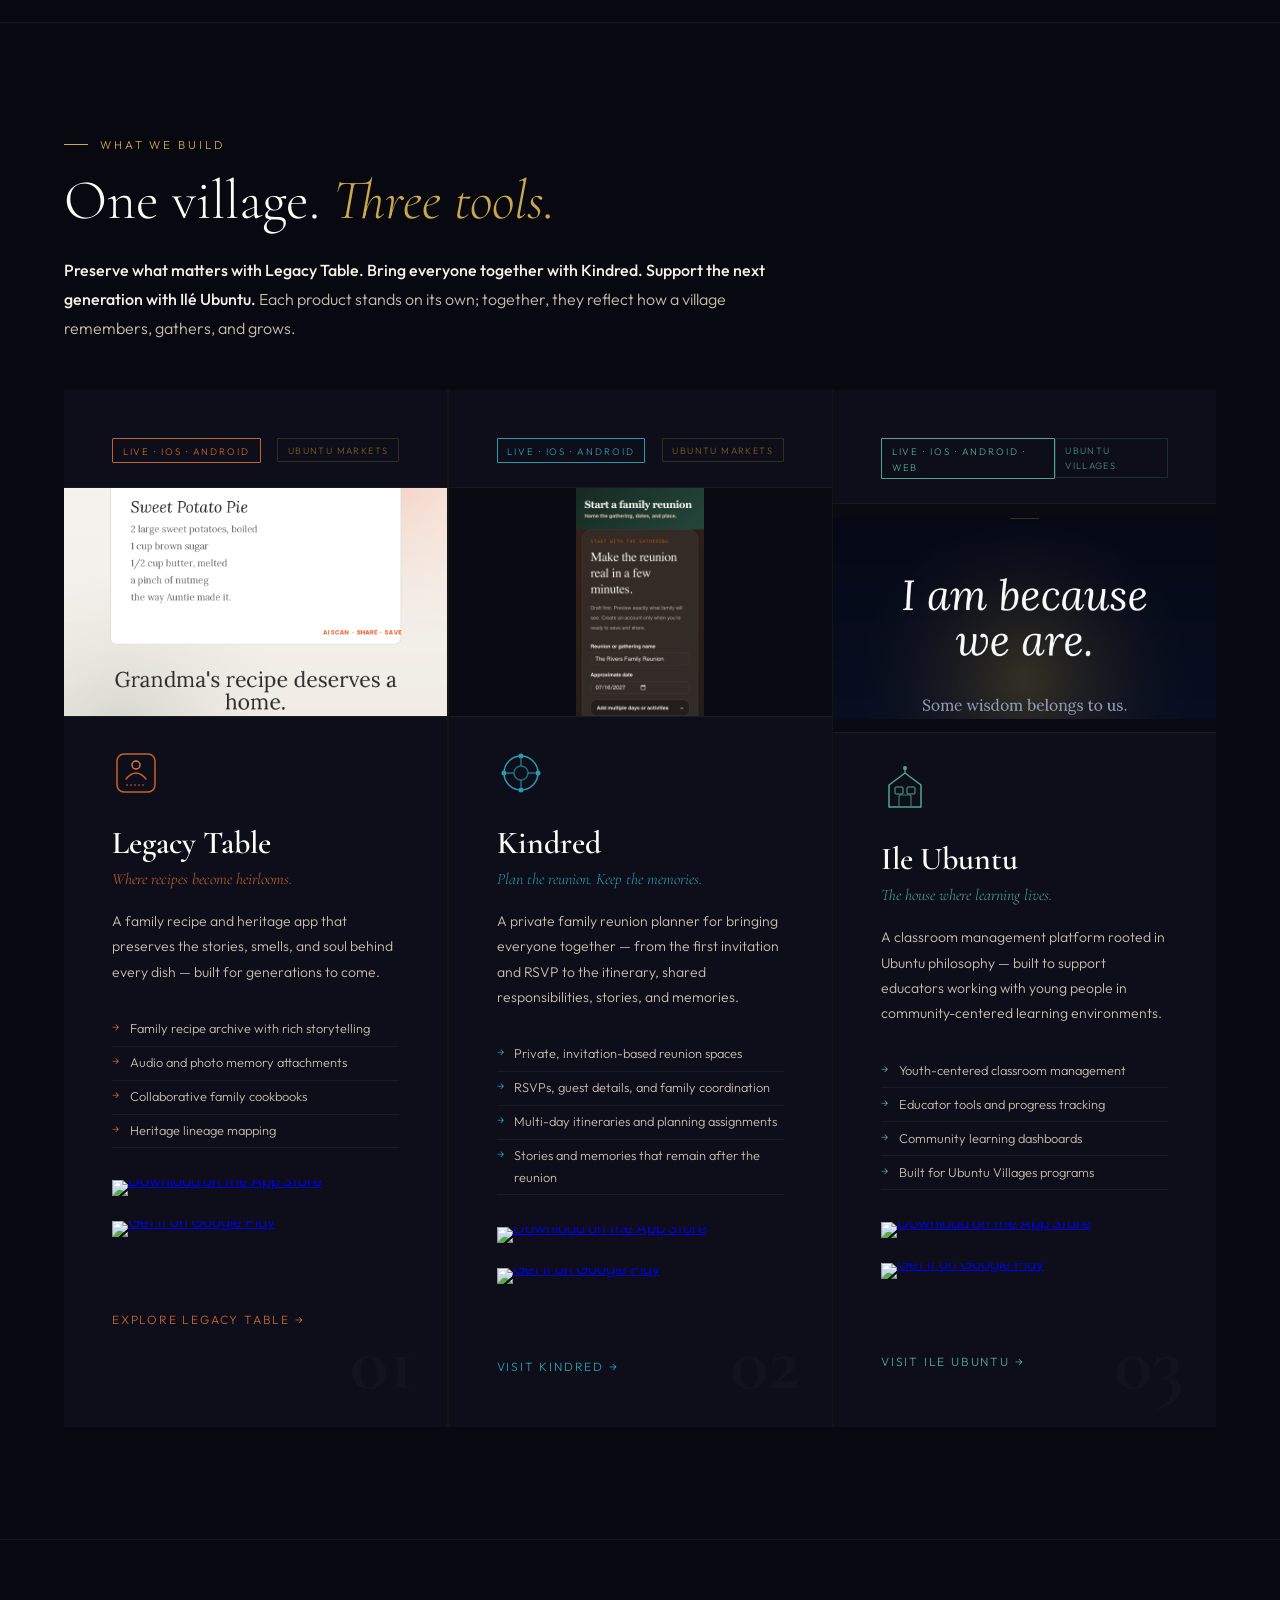
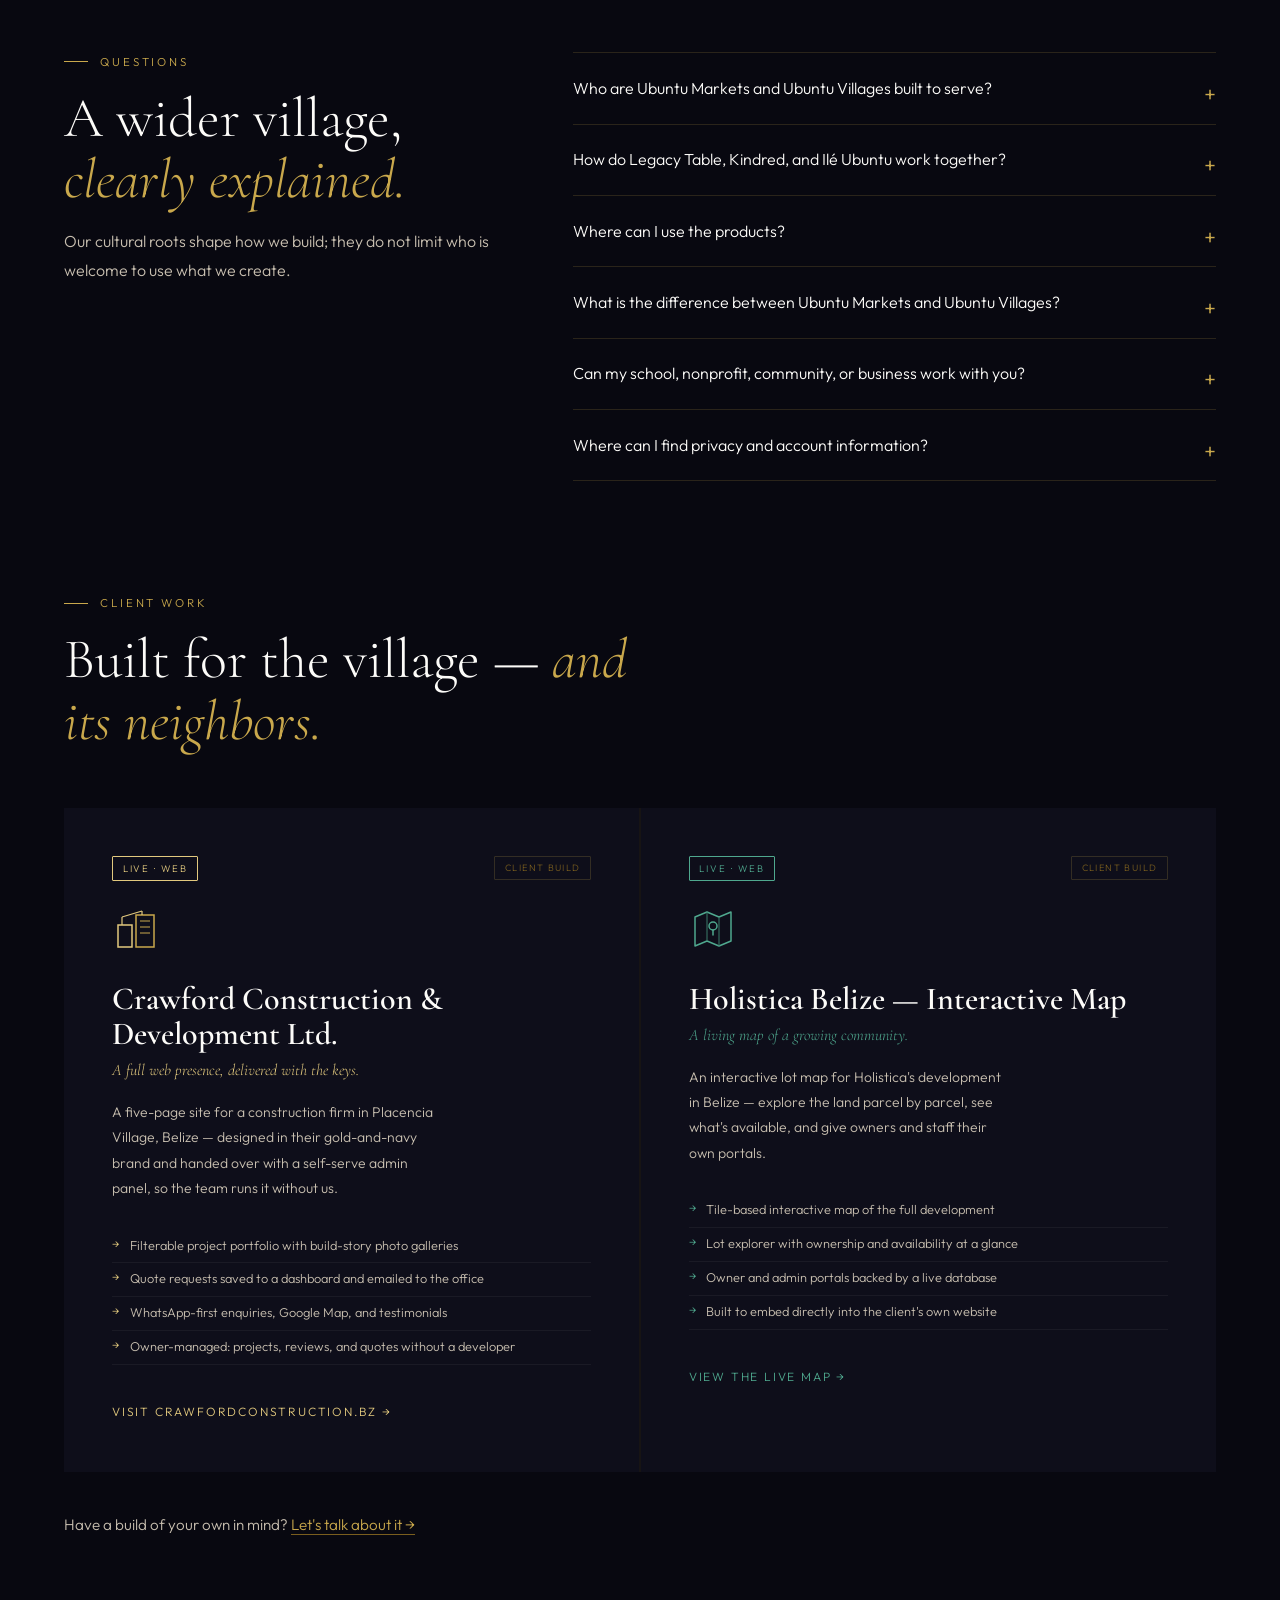
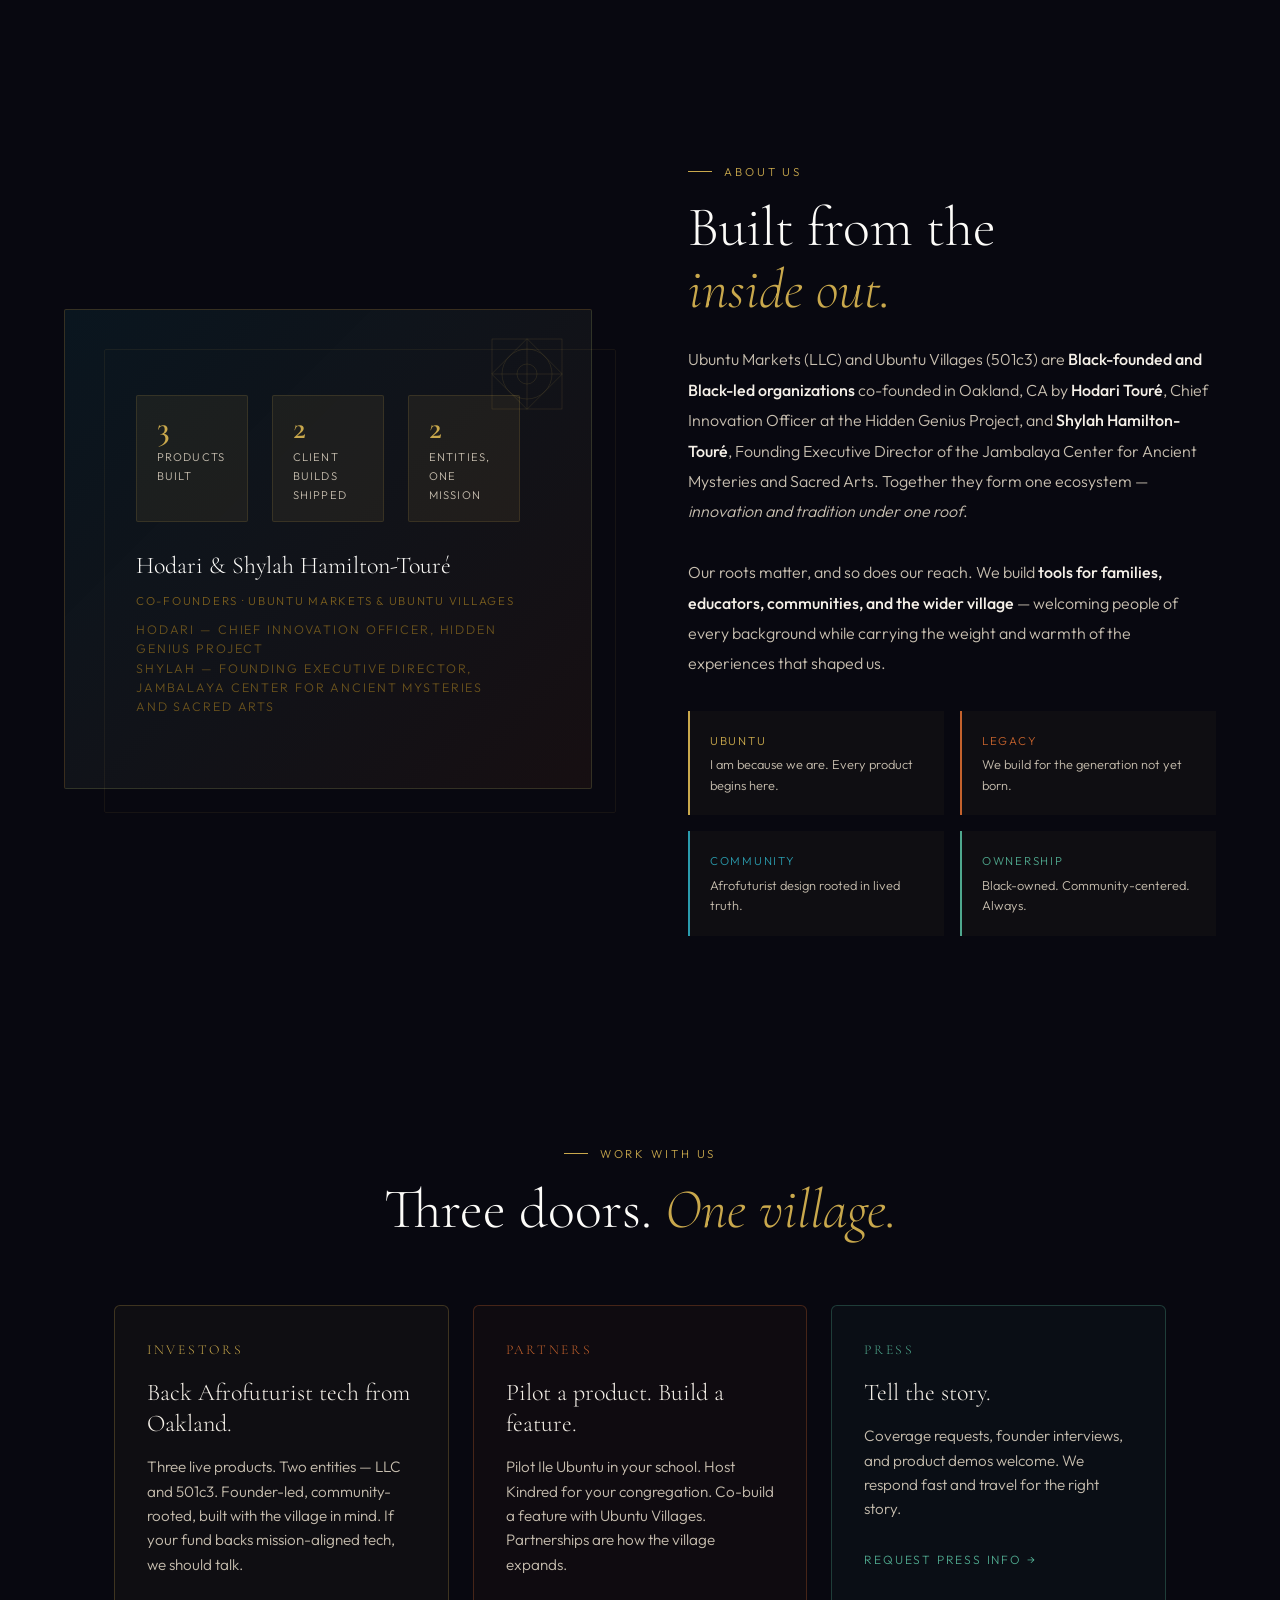
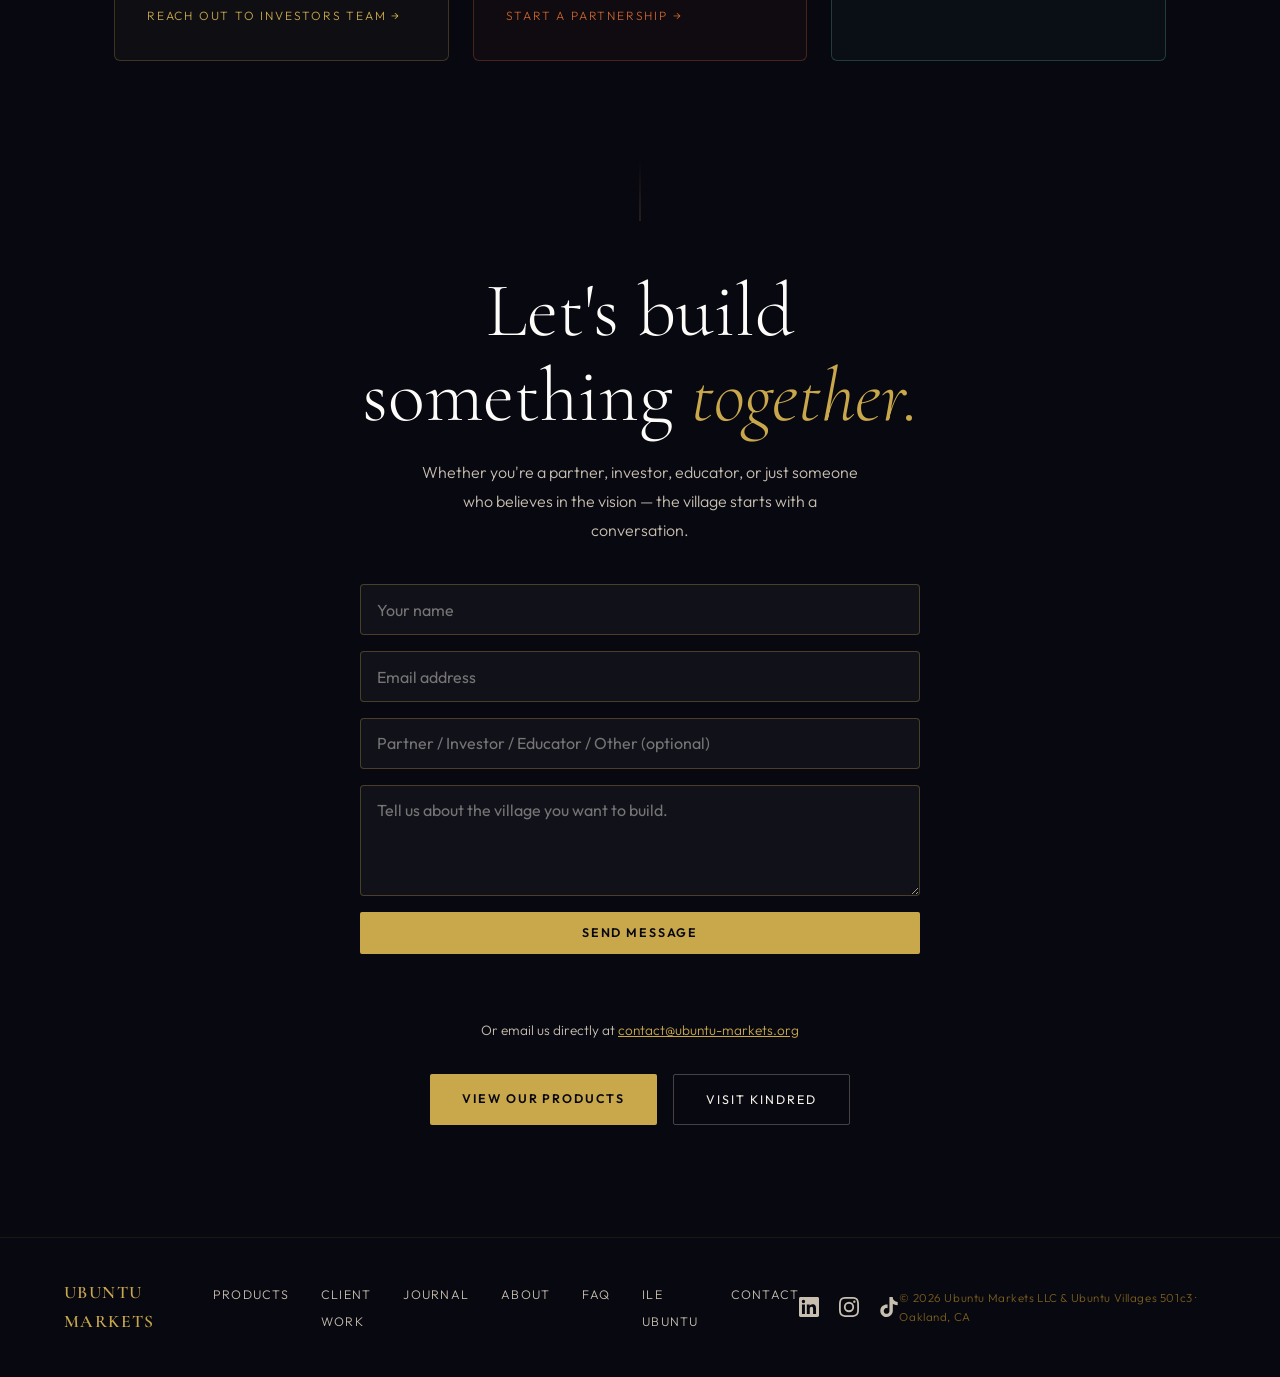
==== commit 6a79403a: "Launch inclusive product story and multi-app journal" ====
--- a/index.html
+++ b/index.html
@@ -18,23 +18,23 @@
 </script>
 <meta charset="UTF-8">
 <meta name="viewport" content="width=device-width, initial-scale=1.0">
-<title>Ubuntu Markets — We Build for the Village</title>
-<meta name="description" content="Ubuntu Markets builds technology rooted in community — tools that honor heritage, connect generations, and build for the village.">
+<title>Ubuntu Markets — Apps for Families and Communities</title>
+<meta name="description" content="Black-founded in Oakland, Ubuntu Markets builds inclusive apps for family heritage, reunions, community learning, and mission-aligned partners.">
 <link rel="icon" type="image/png" sizes="512x512" href="/ubuntu_market_512.png">
 <link rel="apple-touch-icon" href="/ubuntu_market_512.png">
 <link rel="canonical" href="https://ubuntu-markets.org/">
 <meta property="og:type" content="website">
 <meta property="og:url" content="https://ubuntu-markets.org/">
 <meta property="og:site_name" content="Ubuntu Markets">
-<meta property="og:title" content="Ubuntu Markets — We Build for the Village">
-<meta property="og:description" content="Ubuntu Markets builds technology rooted in community — tools that honor heritage, connect generations, and build for the village.">
+<meta property="og:title" content="Ubuntu Markets — Apps for Families and Communities">
+<meta property="og:description" content="Preserve the stories. Gather your people. Help the next generation learn. Black-founded, rooted in Ubuntu, and open to the wider village.">
 <meta property="og:image" content="https://ubuntu-markets.org/image.png">
 <meta name="twitter:card" content="summary_large_image">
-<meta name="twitter:title" content="Ubuntu Markets — We Build for the Village">
-<meta name="twitter:description" content="Ubuntu Markets builds technology rooted in community — tools that honor heritage, connect generations, and build for the village.">
+<meta name="twitter:title" content="Ubuntu Markets — Apps for Families and Communities">
+<meta name="twitter:description" content="Preserve the stories. Gather your people. Help the next generation learn. Black-founded, rooted in Ubuntu, and open to the wider village.">
 <meta name="twitter:image" content="https://ubuntu-markets.org/image.png">
 <link rel="preconnect" href="https://fonts.googleapis.com">
-<link href="https://fonts.googleapis.com/css2?family=Cormorant+Garamond:ital,wght@0,300;0,400;0,600;0,700;1,300;1,400&family=Outfit:wght@300;400;500;600&display=swap" rel="stylesheet">
+<link href="https://fonts.googleapis.com/css2?family=Cormorant+Garamond:ital,wght@0,300;0,400;0,600;0,700;1,300;1,400&amp;family=Outfit:wght@300;400;500;600&amp;display=swap" rel="stylesheet">
 <style>
   *, *::before, *::after { margin: 0; padding: 0; box-sizing: border-box; }
   :root {
@@ -116,8 +116,8 @@
   .hero-eyebrow::before { content: ''; display: block; width: 2.5rem; height: 1px; background: var(--gold); }
   .hero-headline {
     font-family: 'Cormorant Garamond', serif;
-    font-size: clamp(3.5rem, 9vw, 8rem); font-weight: 300;
-    line-height: 1.0; color: var(--white); max-width: 14ch;
+    font-size: clamp(3.25rem, 7vw, 6.5rem); font-weight: 300;
+    line-height: 0.98; color: var(--white); max-width: 16ch;
     opacity: 0; animation: fadeUp 1s ease forwards 0.5s;
   }
   .hero-headline em { font-style: italic; color: var(--gold); }
@@ -230,6 +230,14 @@
   .product-org.c3 { color: var(--sage-light); border: 1px solid rgba(74,168,142,0.25); opacity: 0.8; }
 
   .product-icon { width: 48px; height: 48px; margin-bottom: 1.25rem; }
+  .product-preview {
+    height: 230px; margin: 0 -3rem 2rem; overflow: hidden;
+    border-top: 1px solid rgba(245,240,232,0.06);
+    border-bottom: 1px solid rgba(245,240,232,0.08);
+    background: #0a0a12;
+  }
+  .product-preview img { width: 100%; height: 100%; display: block; object-fit: cover; }
+  .product-preview.contain img { object-fit: contain; }
   .product-name { font-family: 'Cormorant Garamond', serif; font-size: 2rem; font-weight: 600; color: var(--white); margin-bottom: 0.35rem; line-height: 1.1; }
   .product-tagline { font-size: 1rem; color: var(--card-accent, var(--gold)); margin-bottom: 1rem; font-style: italic; font-family: 'Cormorant Garamond', serif; }
   .product-desc { font-size: 0.875rem; font-weight: 300; color: var(--cream-dim); line-height: 1.8; max-width: 36ch; margin-bottom: 1.75rem; }
@@ -244,6 +252,21 @@
   .product-stores .badge-apple { height: 40px; width: auto; display: block; }
   .product-stores .badge-google { height: 58px; width: auto; display: block; margin: -9px 0; } /* Google badge has built-in padding; trim to match Apple visual height */
   .product-number { position: absolute; bottom: 1.5rem; right: 2rem; font-family: 'Cormorant Garamond', serif; font-size: 5rem; font-weight: 700; color: rgba(255,255,255,0.025); line-height: 1; pointer-events: none; user-select: none; }
+
+  .products-intro { max-width: 64ch; margin: -2rem 0 3rem; color: var(--cream-dim); font-size: 1rem; line-height: 1.8; }
+  .products-intro strong { color: var(--cream); font-weight: 500; }
+
+  /* FAQ */
+  .faq { padding: 7rem 4rem; border-top: 1px solid rgba(201,168,76,0.1); }
+  .faq-grid { display: grid; grid-template-columns: 1fr 1.5fr; gap: 5rem; align-items: start; }
+  .faq-list { border-top: 1px solid rgba(201,168,76,0.18); }
+  .faq-item { border-bottom: 1px solid rgba(201,168,76,0.18); }
+  .faq-item summary { cursor: pointer; list-style: none; padding: 1.35rem 2.5rem 1.35rem 0; color: var(--white); font-size: 1rem; position: relative; }
+  .faq-item summary::-webkit-details-marker { display: none; }
+  .faq-item summary::after { content: '+'; position: absolute; right: 0; color: var(--gold); font-size: 1.4rem; font-weight: 300; }
+  .faq-item[open] summary::after { content: '−'; }
+  .faq-answer { color: var(--cream-dim); font-size: 0.92rem; line-height: 1.8; padding: 0 2.5rem 1.35rem 0; }
+  .faq-answer a { color: var(--gold); }
 
   /* ABOUT */
   .about { padding: 7rem 4rem; display: grid; grid-template-columns: 1fr 1fr; gap: 6rem; align-items: center; }
@@ -336,32 +359,109 @@
     .credibility-affiliations { gap: 0.75rem; font-size: 0.65rem; }
     .product-cta-row { flex-direction: column; align-items: stretch; }
     .btn-download { justify-content: center; }
+    .product-preview { margin-left: -3rem; margin-right: -3rem; }
+    .faq { padding: 5rem 2rem; }
+    .faq-grid { grid-template-columns: 1fr; gap: 2rem; }
   }
 </style>
 <script type="application/ld+json">
 {
   "@context": "https://schema.org",
-  "@type": "Organization",
-  "name": "Ubuntu Markets",
-  "alternateName": "Ubuntu Markets LLC",
-  "url": "https://ubuntu-markets.org/",
-  "logo": "https://ubuntu-markets.org/ubuntu_market_512.png",
-  "email": "contact@ubuntu-markets.org",
-  "description": "Ubuntu Markets builds technology rooted in community — tools that honor heritage, connect generations, and build for the village.",
-  "founder": [
-    { "@type": "Person", "name": "Hodari Touré" },
-    { "@type": "Person", "name": "Shylah Hamilton-Touré" }
-  ],
-  "address": {
-    "@type": "PostalAddress",
-    "addressLocality": "Oakland",
-    "addressRegion": "CA",
-    "addressCountry": "US"
-  },
-  "sameAs": [
-    "https://legacytable.app",
-    "https://heykindred.org",
-    "https://www.ile-ubuntu.org"
+  "@graph": [
+    {
+      "@type": "Organization",
+      "@id": "https://ubuntu-markets.org/#organization",
+      "name": "Ubuntu Markets",
+      "alternateName": "Ubuntu Markets LLC",
+      "url": "https://ubuntu-markets.org/",
+      "logo": "https://ubuntu-markets.org/ubuntu_market_512.png",
+      "email": "contact@ubuntu-markets.org",
+      "description": "A Black-founded Oakland technology company building inclusive digital tools for families, communities, and mission-aligned partners.",
+      "founder": [
+        { "@type": "Person", "name": "Hodari Touré" },
+        { "@type": "Person", "name": "Shylah Hamilton-Touré" }
+      ],
+      "address": {
+        "@type": "PostalAddress",
+        "addressLocality": "Oakland",
+        "addressRegion": "CA",
+        "addressCountry": "US"
+      },
+      "sameAs": [
+        "https://legacytable.app",
+        "https://heykindred.org",
+        "https://www.ile-ubuntu.org"
+      ]
+    },
+    {
+      "@type": "NGO",
+      "@id": "https://ubuntu-markets.org/#ubuntu-villages",
+      "name": "Ubuntu Villages",
+      "nonprofitStatus": "Nonprofit501c3",
+      "description": "A Black-founded nonprofit supporting community-centered programs and learning experiences rooted in Ubuntu philosophy."
+    },
+    {
+      "@type": "SoftwareApplication",
+      "name": "Legacy Table",
+      "applicationCategory": "LifestyleApplication",
+      "operatingSystem": "iOS, Android",
+      "description": "A family recipe and heritage app for preserving recipes, stories, photos, and voice memories.",
+      "url": "https://legacytable.app",
+      "sameAs": [
+        "https://apps.apple.com/app/id6759821009",
+        "https://play.google.com/store/apps/details?id=com.htrecipes.family_recipe_app"
+      ]
+    },
+    {
+      "@type": "SoftwareApplication",
+      "name": "Kindred",
+      "applicationCategory": "EventApplication",
+      "operatingSystem": "iOS, Android",
+      "description": "A private family reunion planner for invitations, RSVPs, itineraries, planning, and shared memories.",
+      "url": "https://heykindred.org",
+      "sameAs": [
+        "https://apps.apple.com/app/heykindred/id6760608478",
+        "https://play.google.com/store/apps/details?id=com.ubuntumarket.kindred"
+      ]
+    },
+    {
+      "@type": "SoftwareApplication",
+      "name": "Ilé Ubuntu",
+      "applicationCategory": "EducationalApplication",
+      "operatingSystem": "Web, iOS, Android",
+      "description": "A community-centered classroom management platform for educators and young people.",
+      "url": "https://www.ile-ubuntu.org",
+      "sameAs": [
+        "https://apps.apple.com/app/id6761577413",
+        "https://play.google.com/store/apps/details?id=com.ubuntumarket.ileubuntu"
+      ]
+    },
+    {
+      "@type": "Service",
+      "name": "Mission-aligned technology design and development",
+      "provider": { "@id": "https://ubuntu-markets.org/#organization" },
+      "description": "Product and web development for organizations building useful, community-centered experiences."
+    },
+    {
+      "@type": "FAQPage",
+      "mainEntity": [
+        {
+          "@type": "Question",
+          "name": "Who are Ubuntu Markets and Ubuntu Villages built to serve?",
+          "acceptedAnswer": { "@type": "Answer", "text": "We are Black-founded and rooted in Black cultural experience, but our products and partnerships are open to families, educators, communities, and organizations of every background." }
+        },
+        {
+          "@type": "Question",
+          "name": "Do I need to use all three products together?",
+          "acceptedAnswer": { "@type": "Answer", "text": "No. Legacy Table, Kindred, and Ilé Ubuntu each solve a distinct need and can be used independently." }
+        },
+        {
+          "@type": "Question",
+          "name": "What is the difference between Ubuntu Markets and Ubuntu Villages?",
+          "acceptedAnswer": { "@type": "Answer", "text": "Ubuntu Markets LLC leads commercial product innovation and client work. Ubuntu Villages is a 501(c)(3) nonprofit focused on community programs. They share founders, Ubuntu values, and a commitment to serving the village." }
+        }
+      ]
+    }
   ]
 }
 </script>
@@ -375,7 +475,7 @@
   posthog.register({ product: 'marketing_site' });
 </script>
 </head>
-<body><!-- Google Tag Manager (noscript) --><noscript><iframe src="https://www.googletagmanager.com/ns.html?id=GTM-N9M7B25Q"height="0" width="0" style="display:none;visibility:hidden"></iframe></noscript><!-- End Google Tag Manager (noscript) --><!-- Google Tag Manager (noscript) --><noscript><iframe src="https://www.googletagmanager.com/ns.html?id=GTM-N9M7B25Q"height="0" width="0" style="display:none;visibility:hidden"></iframe></noscript><!-- Google Tag Manager (noscript) -->
+<body><!-- Google Tag Manager (noscript) --><noscript><iframe src="https://www.googletagmanager.com/ns.html?id=GTM-N9M7B25Q" height="0" width="0" style="display:none;visibility:hidden"></iframe></noscript><!-- End Google Tag Manager (noscript) -->
 <div class="stars" id="stars"></div>
 
 <nav>
@@ -409,9 +509,9 @@
     <path d="M110,200 Q140,230 200,200 Q140,170 110,200" stroke-width="0.8"/>
     <path d="M290,200 Q260,230 200,200 Q260,170 290,200" stroke-width="0.8"/>
   </svg>
-  <p class="hero-eyebrow">Ubuntu Markets LLC · Ubuntu Villages 501c3 · Oakland, CA</p>
-  <h1 class="hero-headline">We <em>build</em><br>for the<br>village.</h1>
-  <p class="hero-sub">Ubuntu Markets and Ubuntu Villages create digital tools rooted in Ubuntu philosophy — technology designed to connect, preserve, and advance Black families and communities across generations.</p>
+  <p class="hero-eyebrow">We build for the village.</p>
+  <h1 class="hero-headline">Preserve what <em>matters.</em><br>Gather your people.<br>Grow together.</h1>
+  <p class="hero-sub">Black-founded in Oakland and rooted in Ubuntu philosophy, we create digital tools for families, educators, and communities of every background. Built from lived Black experience and made to serve the wider village.</p>
   <div class="hero-actions">
     <a href="#products" class="btn-primary">Our Products</a>
     <a href="#work-with-us" class="btn-ghost">Work With Us</a>
@@ -439,7 +539,7 @@
     <div class="credibility-stats">
       <div class="cred-stat">
         <span class="cred-stat-num">3</span>
-        <span class="cred-stat-label">Live Apps<br>iOS & Android</span>
+        <span class="cred-stat-label">Live Apps<br>iOS &amp; Android</span>
       </div>
       <div class="cred-divider"></div>
       <div class="cred-stat">
@@ -480,7 +580,8 @@
 <section class="products" id="products">
   <div class="reveal">
     <p class="section-eyebrow">What We Build</p>
-    <h2 class="section-title">Three tools. One <em>ecosystem</em>.</h2>
+    <h2 class="section-title">One village. <em>Three tools.</em></h2>
+    <p class="products-intro"><strong>Preserve what matters with Legacy Table. Bring everyone together with Kindred. Support the next generation with Ilé Ubuntu.</strong> Each product stands on its own; together, they reflect how a village remembers, gathers, and grows.</p>
   </div>
   <div class="products-grid">
 
@@ -490,6 +591,7 @@
         <p class="product-tag">Live · iOS · Android</p>
         <span class="product-org llc">Ubuntu Markets</span>
       </div>
+      <div class="product-preview"><img src="/assets/legacy-table-preview.png" alt="Legacy Table preview showing a family sweet potato pie recipe preserved as an heirloom" loading="lazy"></div>
       <svg class="product-icon" viewBox="0 0 48 48" fill="none" xmlns="http://www.w3.org/2000/svg">
         <rect x="5" y="5" width="38" height="38" rx="7" stroke="#C4622D" stroke-width="1.5"/>
         <path d="M14 30 Q24 18 34 30" stroke="#C4622D" stroke-width="1.5" stroke-linecap="round"/>
@@ -523,6 +625,7 @@
         <p class="product-tag">Live · iOS · Android</p>
         <span class="product-org llc">Ubuntu Markets</span>
       </div>
+      <div class="product-preview contain"><img src="/assets/kindred-preview.png" alt="Kindred reunion planner showing a private family reunion setup screen" loading="lazy"></div>
       <svg class="product-icon" viewBox="0 0 48 48" fill="none" xmlns="http://www.w3.org/2000/svg">
         <circle cx="24" cy="24" r="17" stroke="#2A9BAD" stroke-width="1.5"/>
         <circle cx="24" cy="24" r="7" stroke="#1B6B7A" stroke-width="1.5"/>
@@ -536,13 +639,13 @@
         <line x1="31" y1="24" x2="38.5" y2="24" stroke="#2A9BAD" stroke-width="1"/>
       </svg>
       <h3 class="product-name">Kindred</h3>
-      <p class="product-tagline">Where your circles gather and grow.</p>
-      <p class="product-desc">A closed-environment community gathering app built for the culture — family reunions, BGLO chapters, church communities, and beyond.</p>
+      <p class="product-tagline">Plan the reunion. Keep the memories.</p>
+      <p class="product-desc">A private family reunion planner for bringing everyone together — from the first invitation and RSVP to the itinerary, shared responsibilities, stories, and memories.</p>
       <ul class="product-features">
-        <li>Private circles with invite-only access</li>
-        <li>Event planning built for communities</li>
-        <li>QR invite links and member management</li>
-        <li>Seed / Gather / Legacy pricing tiers</li>
+        <li>Private, invitation-based reunion spaces</li>
+        <li>RSVPs, guest details, and family coordination</li>
+        <li>Multi-day itineraries and planning assignments</li>
+        <li>Stories and memories that remain after the reunion</li>
       </ul>
       <div class="product-stores">
         <a href="https://apps.apple.com/app/heykindred/id6760608478" target="_blank" rel="noopener noreferrer" aria-label="Download Kindred on the App Store">
@@ -562,6 +665,7 @@
         <p class="product-tag">Live · iOS · Android · Web</p>
         <span class="product-org c3">Ubuntu Villages</span>
       </div>
+      <div class="product-preview contain"><img src="/assets/ile-ubuntu-preview.png" alt="Ilé Ubuntu visual expressing the Ubuntu principle I am because we are" loading="lazy"></div>
       <svg class="product-icon" viewBox="0 0 48 48" fill="none" xmlns="http://www.w3.org/2000/svg">
         <path d="M8 20 L24 8 L40 20 L40 42 L8 42 Z" stroke="#4FA88E" stroke-width="1.5" stroke-linejoin="round"/>
         <rect x="18" y="30" width="12" height="12" rx="1" stroke="#3A7D6B" stroke-width="1.2"/>
@@ -595,6 +699,42 @@
 
 </section>
 
+<section class="faq" id="faq">
+  <div class="faq-grid">
+    <div class="reveal">
+      <p class="section-eyebrow">Questions</p>
+      <h2 class="section-title" style="margin-bottom:1rem;">A wider village,<br><em>clearly explained.</em></h2>
+      <p class="products-intro" style="margin:0;">Our cultural roots shape how we build; they do not limit who is welcome to use what we create.</p>
+    </div>
+    <div class="faq-list reveal reveal-delay-2">
+      <details class="faq-item">
+        <summary>Who are Ubuntu Markets and Ubuntu Villages built to serve?</summary>
+        <p class="faq-answer">We are Black-founded and rooted in Black cultural experience, but our products and partnerships are open to families, educators, communities, and organizations of every background.</p>
+      </details>
+      <details class="faq-item">
+        <summary>How do Legacy Table, Kindred, and Ilé Ubuntu work together?</summary>
+        <p class="faq-answer">Legacy Table preserves family recipes and stories. Kindred helps families plan reunions and stay connected around them. Ilé Ubuntu supports community-centered learning. Each product can be used independently.</p>
+      </details>
+      <details class="faq-item">
+        <summary>Where can I use the products?</summary>
+        <p class="faq-answer">All three products are available on iOS and Android, and Ilé Ubuntu also supports the web. Use the App Store and Google Play buttons in each product card for the current download page.</p>
+      </details>
+      <details class="faq-item">
+        <summary>What is the difference between Ubuntu Markets and Ubuntu Villages?</summary>
+        <p class="faq-answer">Ubuntu Markets LLC leads commercial product innovation and client work. Ubuntu Villages is a 501(c)(3) nonprofit focused on community programs. They share founders, Ubuntu values, and a commitment to serving the village.</p>
+      </details>
+      <details class="faq-item">
+        <summary>Can my school, nonprofit, community, or business work with you?</summary>
+        <p class="faq-answer">Yes. We welcome product pilots, community partnerships, mission-aligned client work, and conversations with organizations exploring technology built around real human needs. <a href="#contact">Tell us what you are building.</a></p>
+      </details>
+      <details class="faq-item">
+        <summary>Where can I find privacy and account information?</summary>
+        <p class="faq-answer">Each product maintains its own current privacy, support, and account information. Visit the product website from its card above, or <a href="#contact">contact us</a> before an institutional pilot if you need additional documentation.</p>
+      </details>
+    </div>
+  </div>
+</section>
+
 <section class="products" id="client-work" style="padding-top:0;">
   <div class="reveal">
     <p class="section-eyebrow">Client Work</p>
@@ -688,8 +828,8 @@
         </div>
       </div>
       <div style="margin-top: 1.5rem;">
-        <p class="about-founders">Hodari & Shylah Hamilton-Touré</p>
-        <p class="about-founders-title">Co-Founders · Ubuntu Markets & Ubuntu Villages</p>
+        <p class="about-founders">Hodari &amp; Shylah Hamilton-Touré</p>
+        <p class="about-founders-title">Co-Founders · Ubuntu Markets &amp; Ubuntu Villages</p>
         <p class="about-founders-title" style="margin-top:0.6rem;font-size:0.78rem;line-height:1.55;opacity:0.85;">
           Hodari — Chief Innovation Officer, Hidden Genius Project<br>
           Shylah — Founding Executive Director, Jambalaya Center for Ancient Mysteries and Sacred Arts
@@ -700,7 +840,7 @@
   <div class="reveal reveal-delay-2">
     <p class="section-eyebrow">About Us</p>
     <h2 class="section-title" style="margin-bottom:0">Built from the<br><em>inside out.</em></h2>
-    <p class="about-body">Ubuntu Markets (LLC) and Ubuntu Villages (501c3) are <strong>Black-owned organizations</strong> co-founded in Oakland, CA by <strong>Hodari Touré</strong>, Chief Innovation Officer at the Hidden Genius Project, and <strong>Shylah Hamilton-Touré</strong>, Founding Executive Director of the Jambalaya Center for Ancient Mysteries and Sacred Arts. Together they form a single ecosystem — <em>innovation and tradition under one roof</em>.<br><br>We build <strong>tools for families, for circles, for the village</strong> — technology that carries the weight and warmth of lived experience.</p>
+    <p class="about-body">Ubuntu Markets (LLC) and Ubuntu Villages (501c3) are <strong>Black-founded and Black-led organizations</strong> co-founded in Oakland, CA by <strong>Hodari Touré</strong>, Chief Innovation Officer at the Hidden Genius Project, and <strong>Shylah Hamilton-Touré</strong>, Founding Executive Director of the Jambalaya Center for Ancient Mysteries and Sacred Arts. Together they form one ecosystem — <em>innovation and tradition under one roof</em>.<br><br>Our roots matter, and so does our reach. We build <strong>tools for families, educators, communities, and the wider village</strong> — welcoming people of every background while carrying the weight and warmth of the experiences that shaped us.</p>
     <div class="about-values">
       <div class="value-item"><p class="value-name">Ubuntu</p><p class="value-desc">I am because we are. Every product begins here.</p></div>
       <div class="value-item" style="border-color:var(--terra)"><p class="value-name" style="color:var(--terra)">Legacy</p><p class="value-desc">We build for the generation not yet born.</p></div>
@@ -772,6 +912,7 @@
     <li><a href="#client-work">Client Work</a></li>
     <li><a href="/blog/">Journal</a></li>
     <li><a href="#about">About</a></li>
+    <li><a href="#faq">FAQ</a></li>
     <li><a href="https://www.ile-ubuntu.org" target="_blank" rel="noopener noreferrer">Ile Ubuntu</a></li>
     <li><a href="mailto:contact@ubuntu-markets.org">Contact</a></li>
   </ul>
@@ -786,7 +927,7 @@
       <svg viewBox="0 0 24 24" xmlns="http://www.w3.org/2000/svg"><path d="M12.525.02c1.31-.02 2.61-.01 3.91-.02.08 1.53.63 3.09 1.75 4.17 1.12 1.11 2.7 1.62 4.24 1.79v4.03c-1.44-.05-2.89-.35-4.2-.97-.57-.26-1.1-.59-1.62-.93-.01 2.92.01 5.84-.02 8.75-.08 1.4-.54 2.79-1.35 3.94-1.31 1.92-3.58 3.17-5.91 3.21-1.43.08-2.86-.31-4.08-1.03-2.02-1.19-3.44-3.37-3.65-5.71-.02-.5-.03-1-.01-1.49.18-1.9 1.12-3.72 2.58-4.96 1.66-1.44 3.98-2.13 6.15-1.72.02 1.48-.04 2.96-.04 4.44-.99-.32-2.15-.23-3.02.37-.63.41-1.11 1.04-1.36 1.75-.21.51-.15 1.07-.14 1.61.24 1.64 1.82 3.02 3.5 2.87 1.12-.01 2.19-.66 2.77-1.61.19-.33.4-.67.41-1.06.1-1.79.06-3.57.07-5.36.01-4.03-.01-8.05.02-12.07z"/></svg>
     </a>
   </div>
-  <p class="footer-copy">© <span id="copyright-year">2026</span> Ubuntu Markets LLC & Ubuntu Villages 501c3 · Oakland, CA</p>
+  <p class="footer-copy">© <span id="copyright-year">2026</span> Ubuntu Markets LLC &amp; Ubuntu Villages 501c3 · Oakland, CA</p>
 </footer>
 
 <script>
@@ -816,6 +957,19 @@
     card.addEventListener('click', (e) => {
       if (e.target.closest('a')) return;
       window.location.href = card.dataset.href;
+    });
+  });
+
+  // Measure product discovery without collecting form contents or other personal data.
+  document.querySelectorAll('.product-stores a, .product-link').forEach(link => {
+    link.addEventListener('click', () => {
+      const card = link.closest('.product-card');
+      const product = card?.querySelector('.product-name')?.textContent?.trim() || 'Unknown';
+      const destination = link.closest('.product-stores')
+        ? (link.href.includes('apple.com') ? 'App Store' : 'Google Play')
+        : 'Product website';
+      if (window.posthog?.capture) window.posthog.capture('product_destination_clicked', { product, destination });
+      if (typeof window.gtag === 'function') window.gtag('event', 'product_destination_clicked', { product, destination });
     });
   });
 
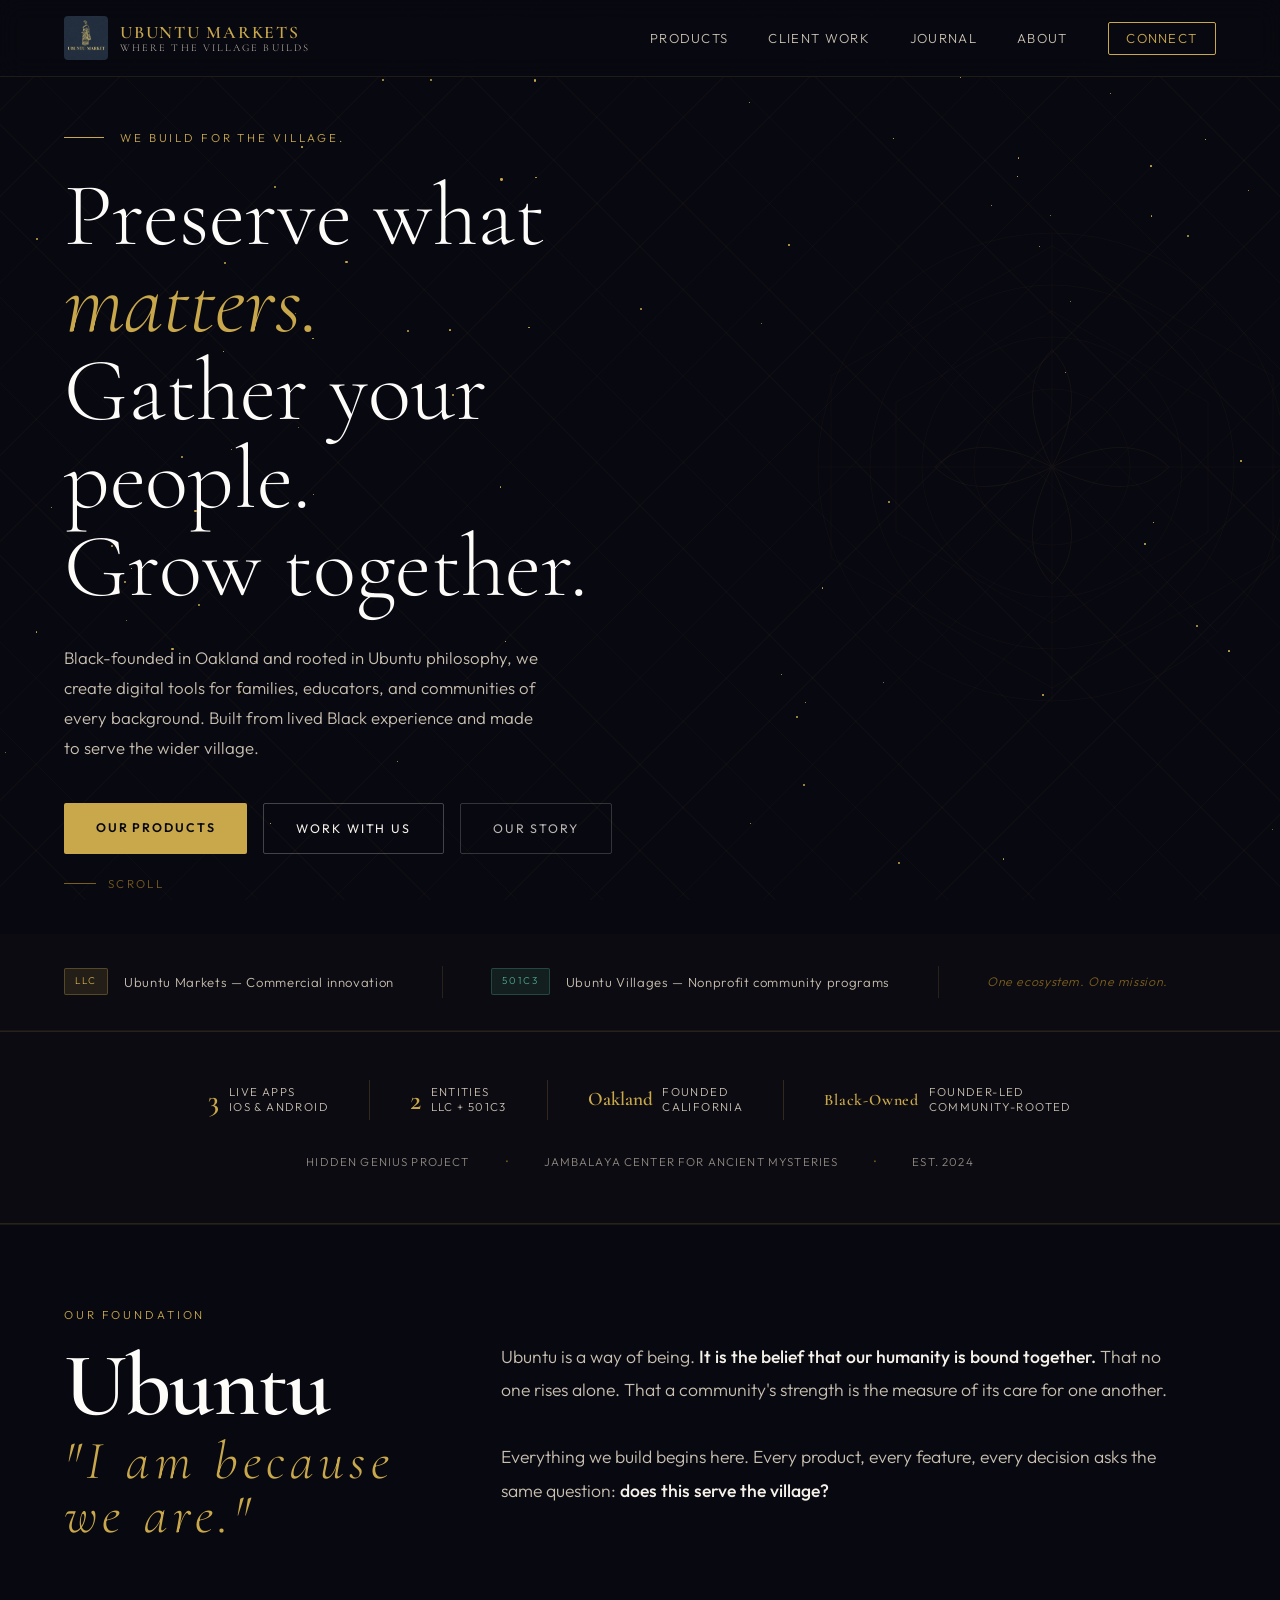
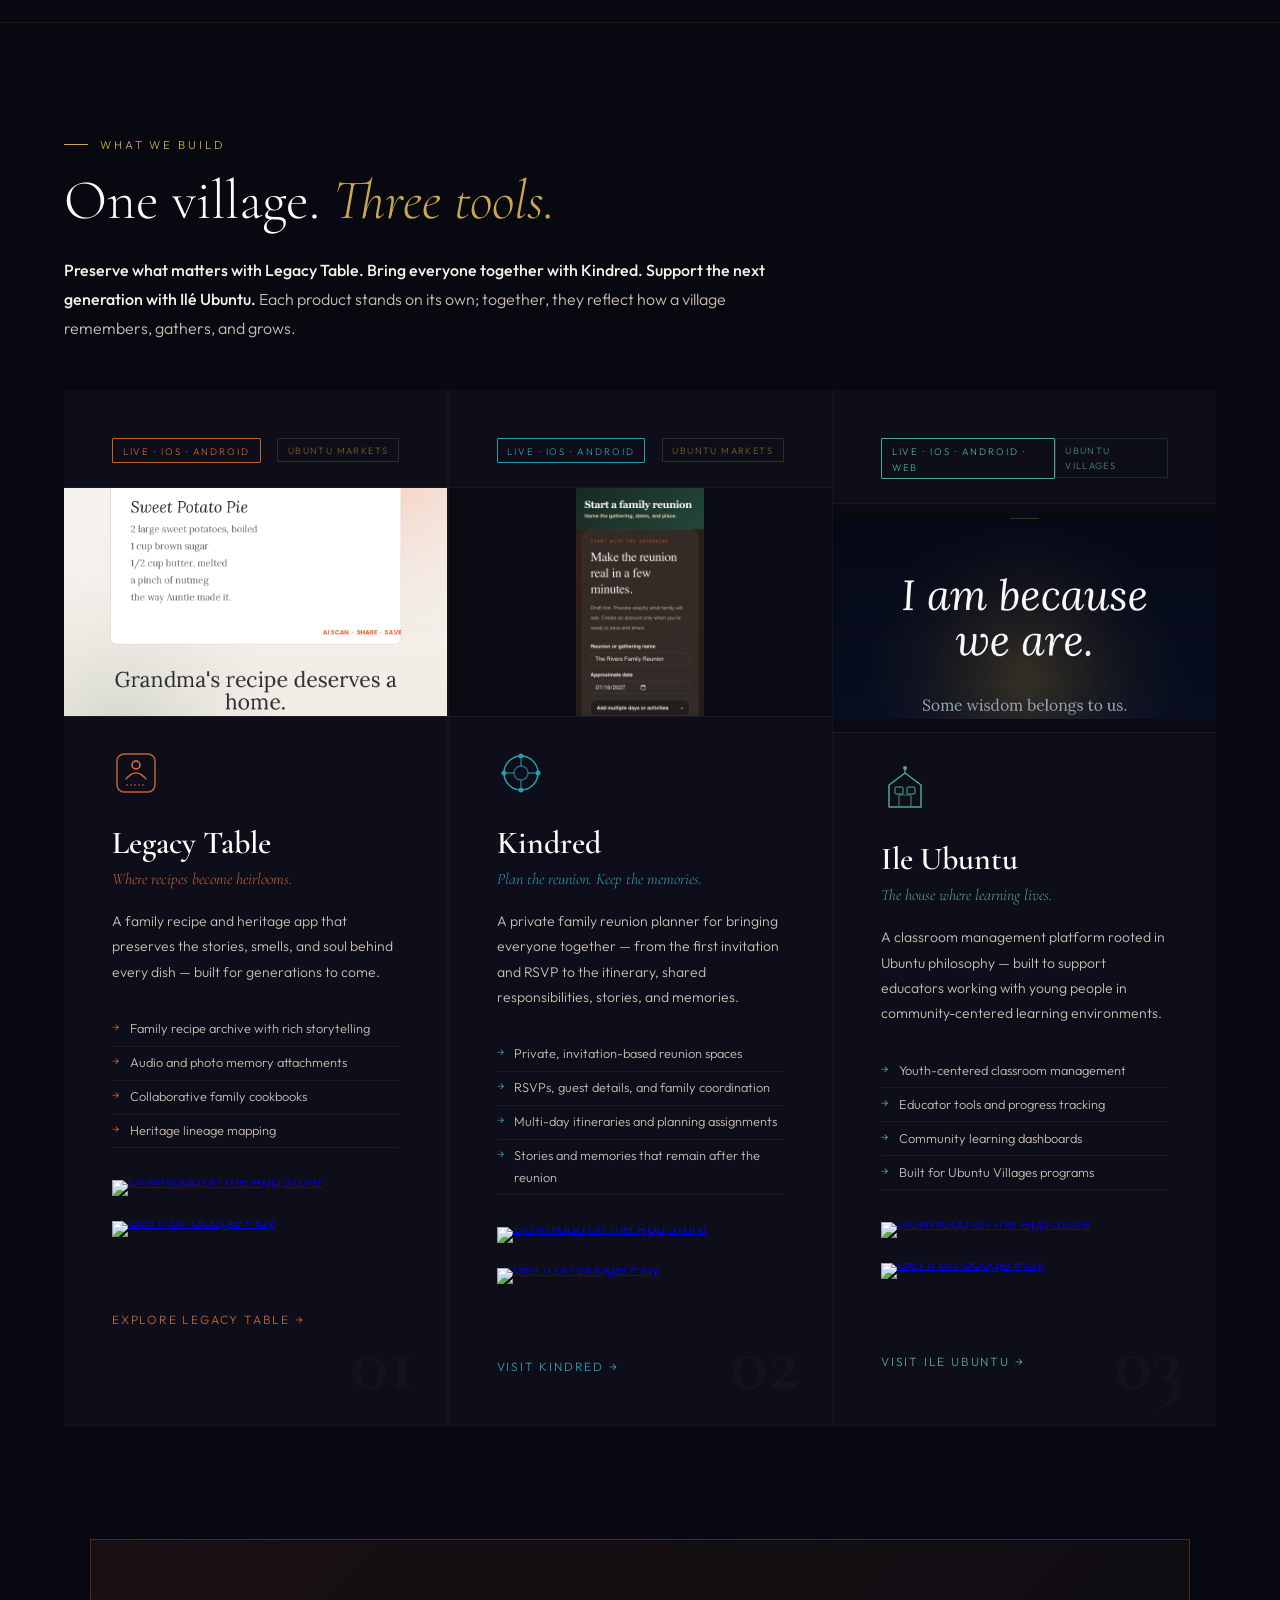
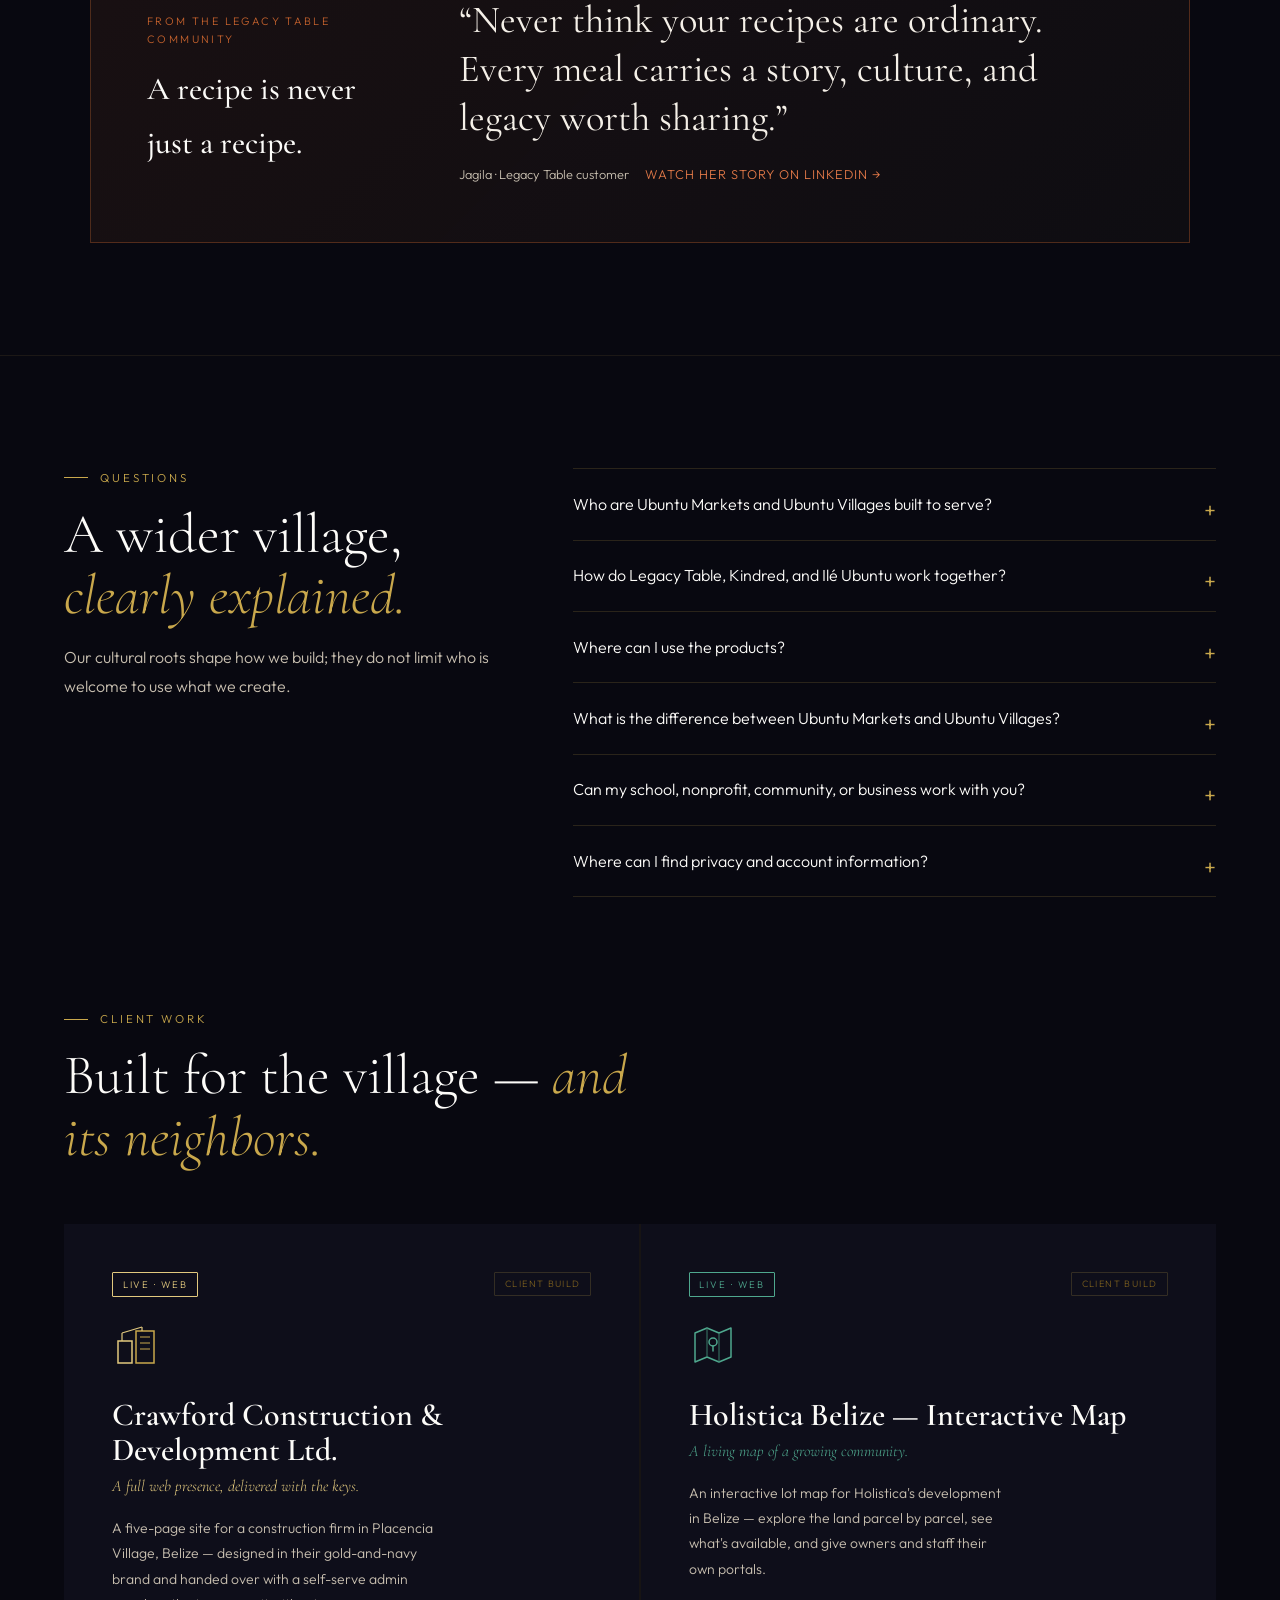
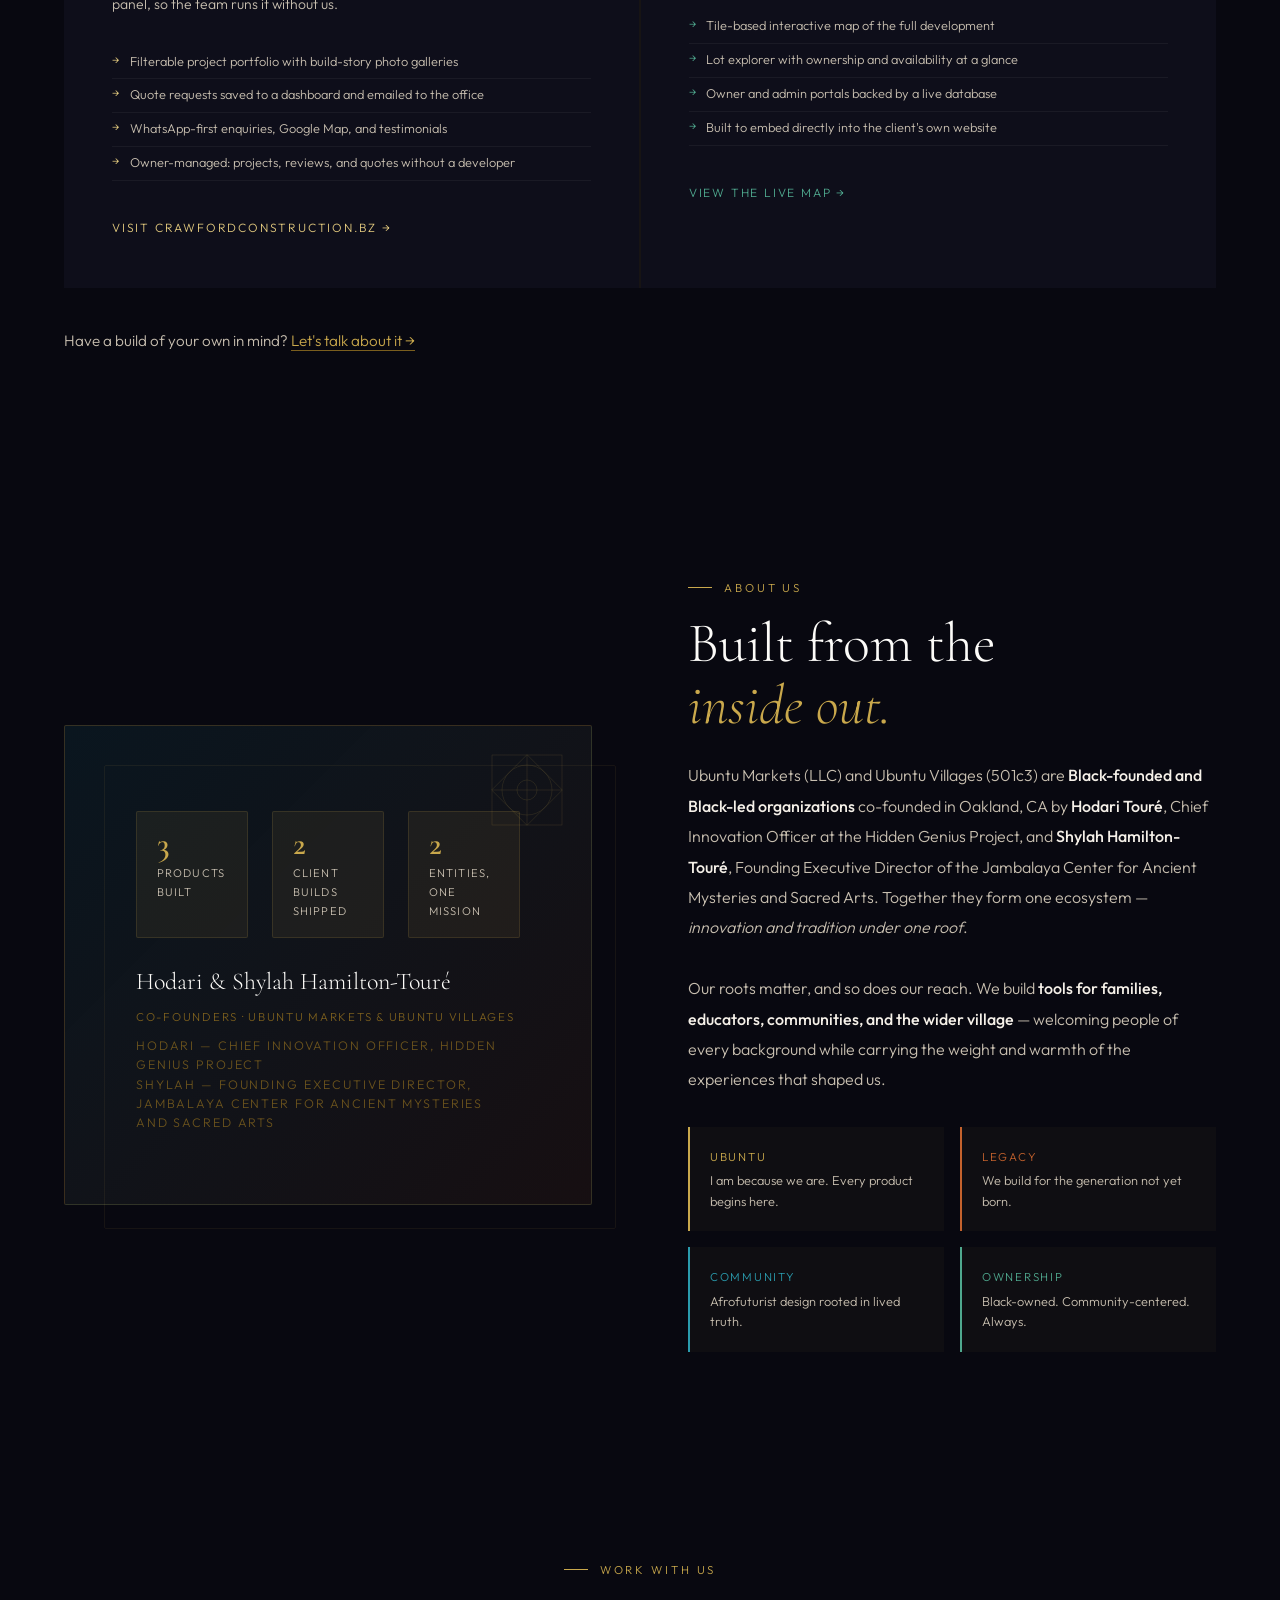
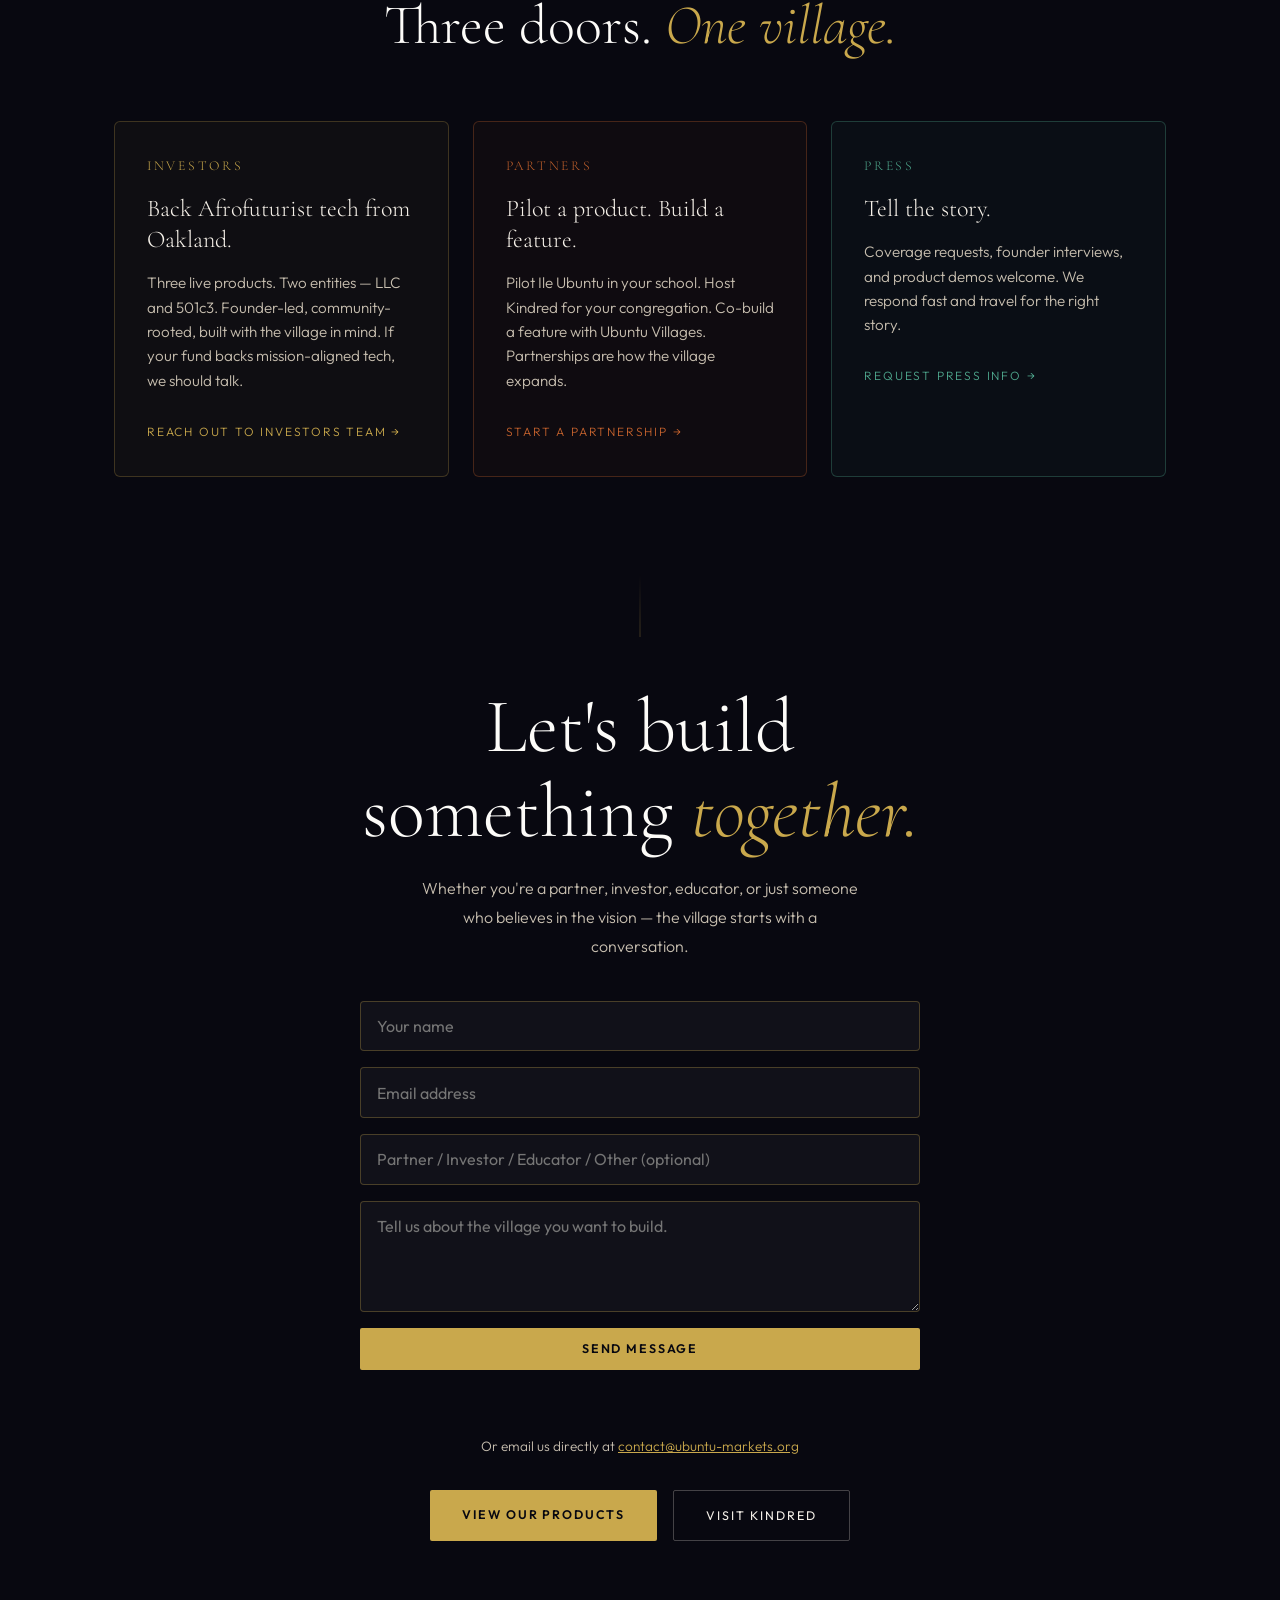
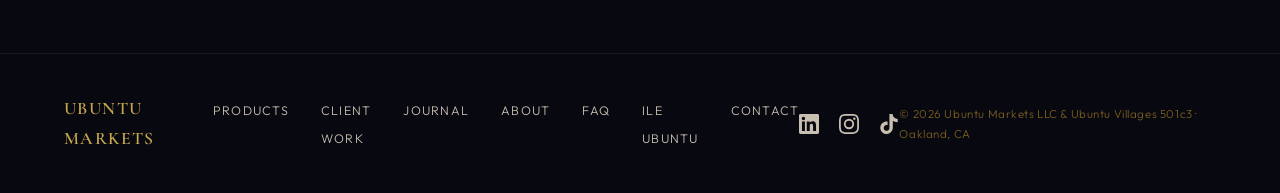
==== commit 987a695c: "Feature Legacy Table customer voice" ====
--- a/index.html
+++ b/index.html
@@ -256,6 +256,20 @@
   .products-intro { max-width: 64ch; margin: -2rem 0 3rem; color: var(--cream-dim); font-size: 1rem; line-height: 1.8; }
   .products-intro strong { color: var(--cream); font-weight: 500; }
 
+  /* CUSTOMER VOICE */
+  .customer-voice { padding: 0 4rem 7rem; }
+  .customer-voice-inner {
+    max-width: 1100px; margin: 0 auto; padding: 3.5rem;
+    border: 1px solid rgba(196,98,45,0.35); background: linear-gradient(135deg, rgba(196,98,45,0.09), rgba(201,168,76,0.035));
+    display: grid; grid-template-columns: minmax(10rem, .55fr) minmax(0, 1.45fr); gap: 3.5rem; align-items: center;
+  }
+  .customer-voice-kicker { color: var(--terra); font-size: .68rem; letter-spacing: .22em; text-transform: uppercase; margin-bottom: .8rem; }
+  .customer-voice-product { font-family: 'Cormorant Garamond', serif; color: var(--white); font-size: 2rem; font-weight: 500; }
+  .customer-voice-quote { font-family: 'Cormorant Garamond', serif; color: var(--cream); font-size: clamp(1.6rem, 3vw, 2.5rem); line-height: 1.28; font-weight: 400; }
+  .customer-voice-meta { margin-top: 1.3rem; display: flex; align-items: center; gap: 1rem; flex-wrap: wrap; color: var(--cream-dim); font-size: .8rem; }
+  .customer-voice-meta a { color: var(--terra-light); text-decoration: none; letter-spacing: .08em; text-transform: uppercase; }
+  .customer-voice-meta a:hover { text-decoration: underline; }
+
   /* FAQ */
   .faq { padding: 7rem 4rem; border-top: 1px solid rgba(201,168,76,0.1); }
   .faq-grid { display: grid; grid-template-columns: 1fr 1.5fr; gap: 5rem; align-items: start; }
@@ -362,6 +376,8 @@
     .product-preview { margin-left: -3rem; margin-right: -3rem; }
     .faq { padding: 5rem 2rem; }
     .faq-grid { grid-template-columns: 1fr; gap: 2rem; }
+    .customer-voice { padding: 0 2rem 5rem; }
+    .customer-voice-inner { grid-template-columns: 1fr; gap: 2rem; padding: 2.25rem; }
   }
 </style>
 <script type="application/ld+json">
@@ -699,6 +715,22 @@
 
 </section>
 
+<section class="customer-voice" aria-labelledby="customer-voice-title">
+  <div class="customer-voice-inner reveal">
+    <div>
+      <p class="customer-voice-kicker">From the Legacy Table community</p>
+      <h2 class="customer-voice-product" id="customer-voice-title">A recipe is never just a recipe.</h2>
+    </div>
+    <figure>
+      <blockquote class="customer-voice-quote">“Never think your recipes are ordinary. Every meal carries a story, culture, and legacy worth sharing.”</blockquote>
+      <figcaption class="customer-voice-meta">
+        <span>Jagila · Legacy Table customer</span>
+        <a href="https://www.linkedin.com/feed/update/urn:li:activity:7490290951018532864/?actorCompanyId=130903896" target="_blank" rel="noopener noreferrer">Watch her story on LinkedIn →</a>
+      </figcaption>
+    </figure>
+  </div>
+</section>
+
 <section class="faq" id="faq">
   <div class="faq-grid">
     <div class="reveal">
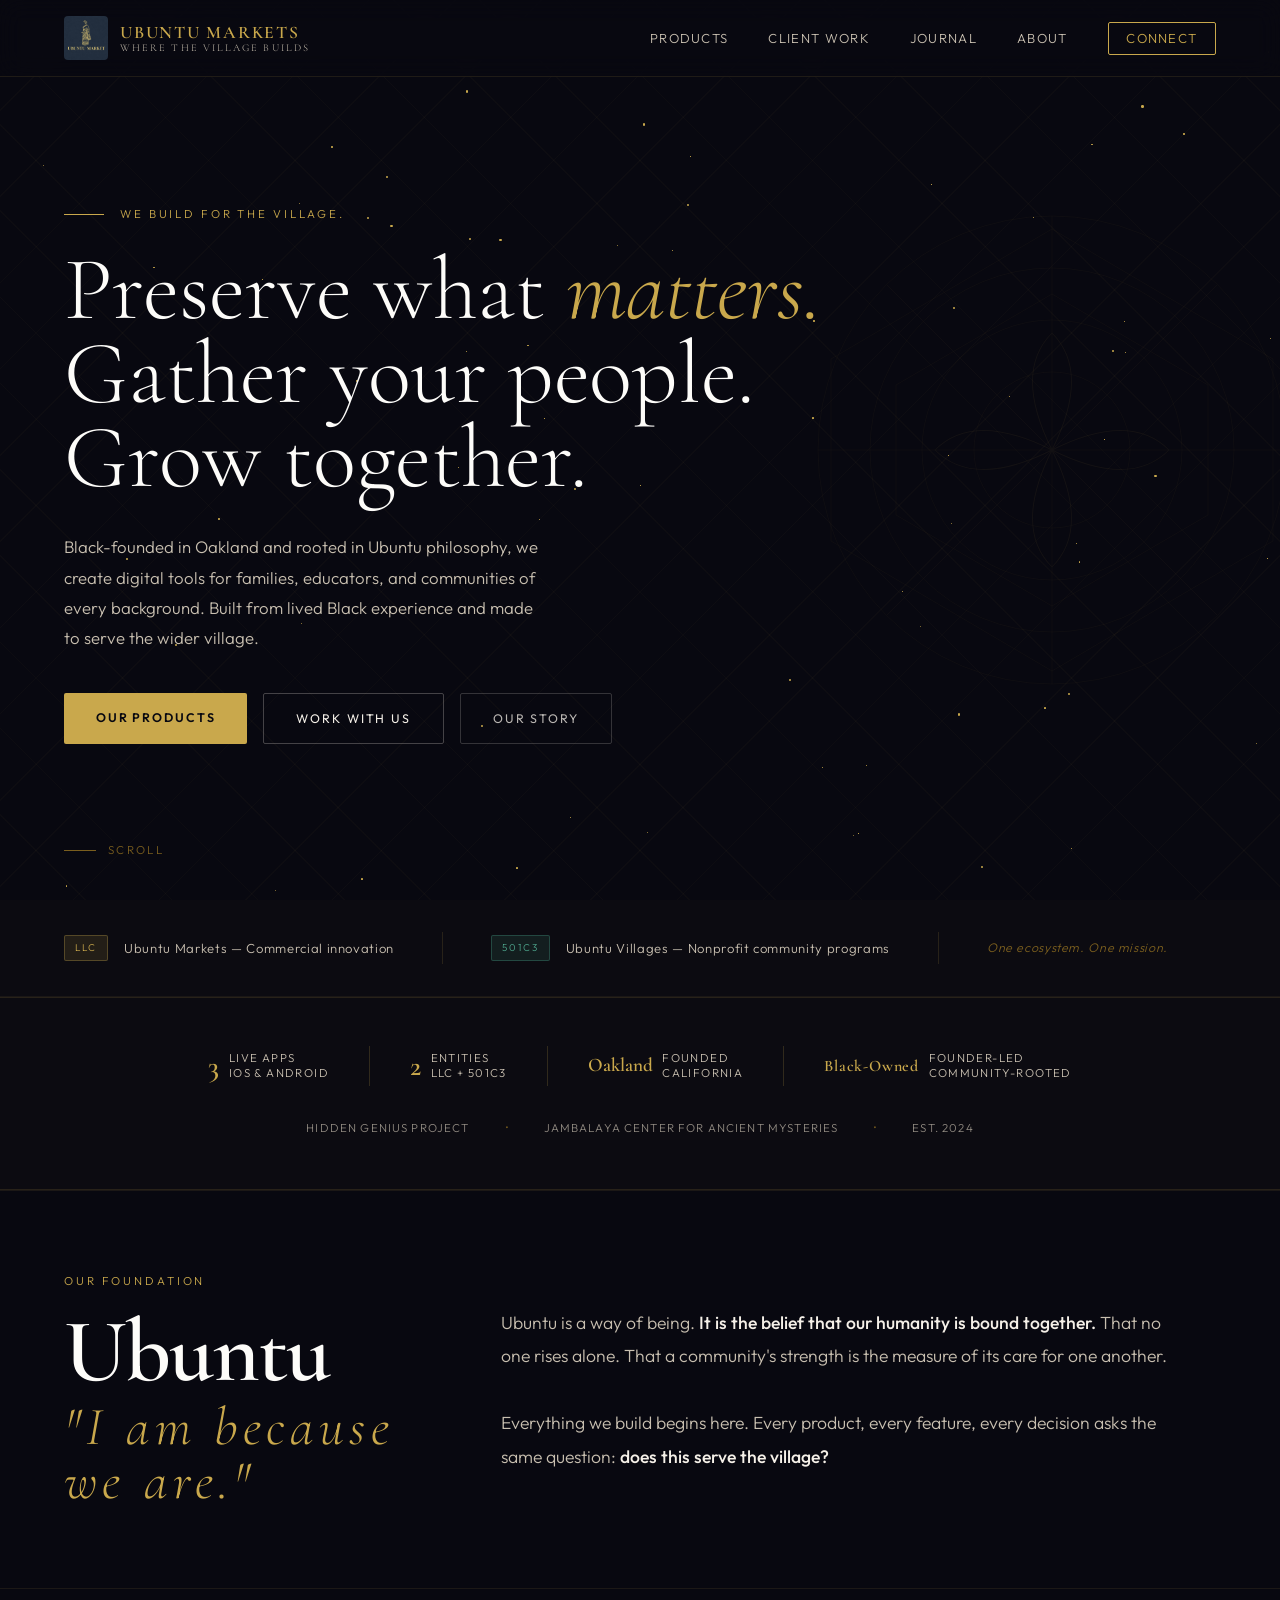
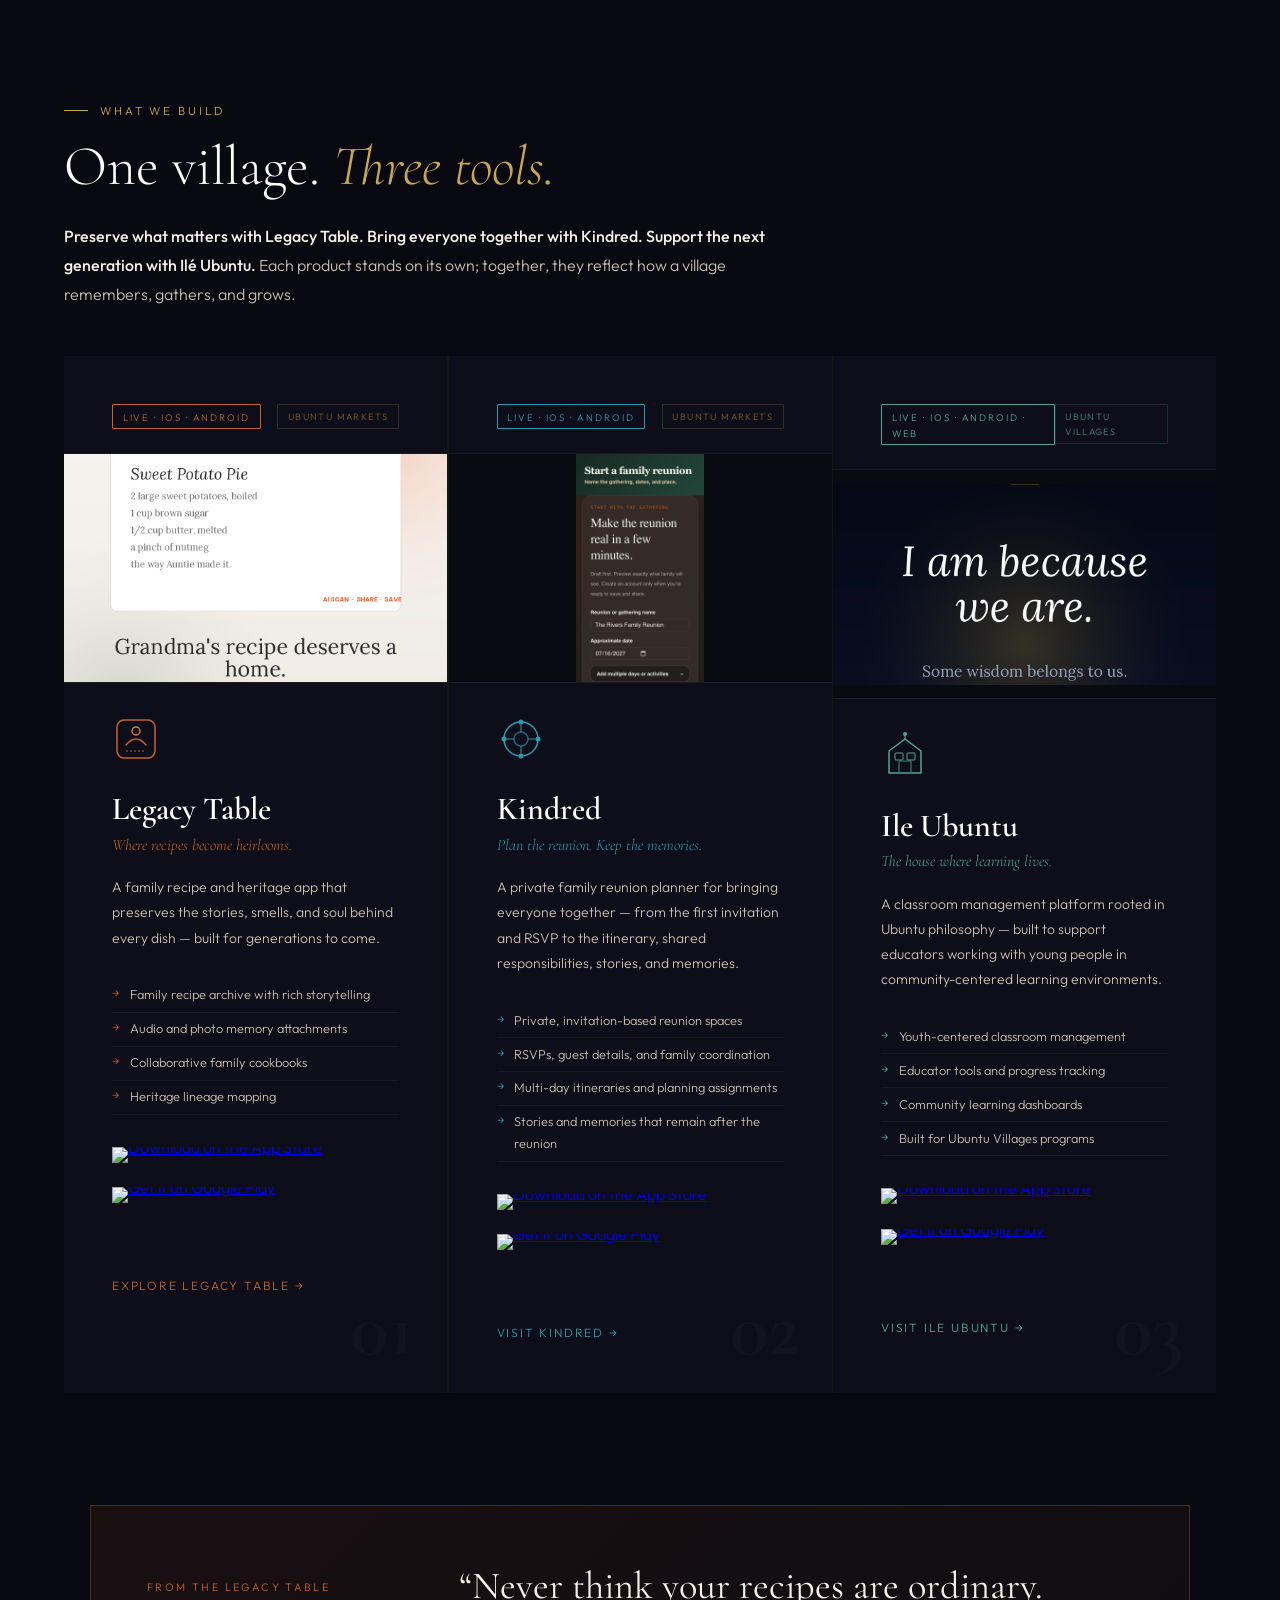
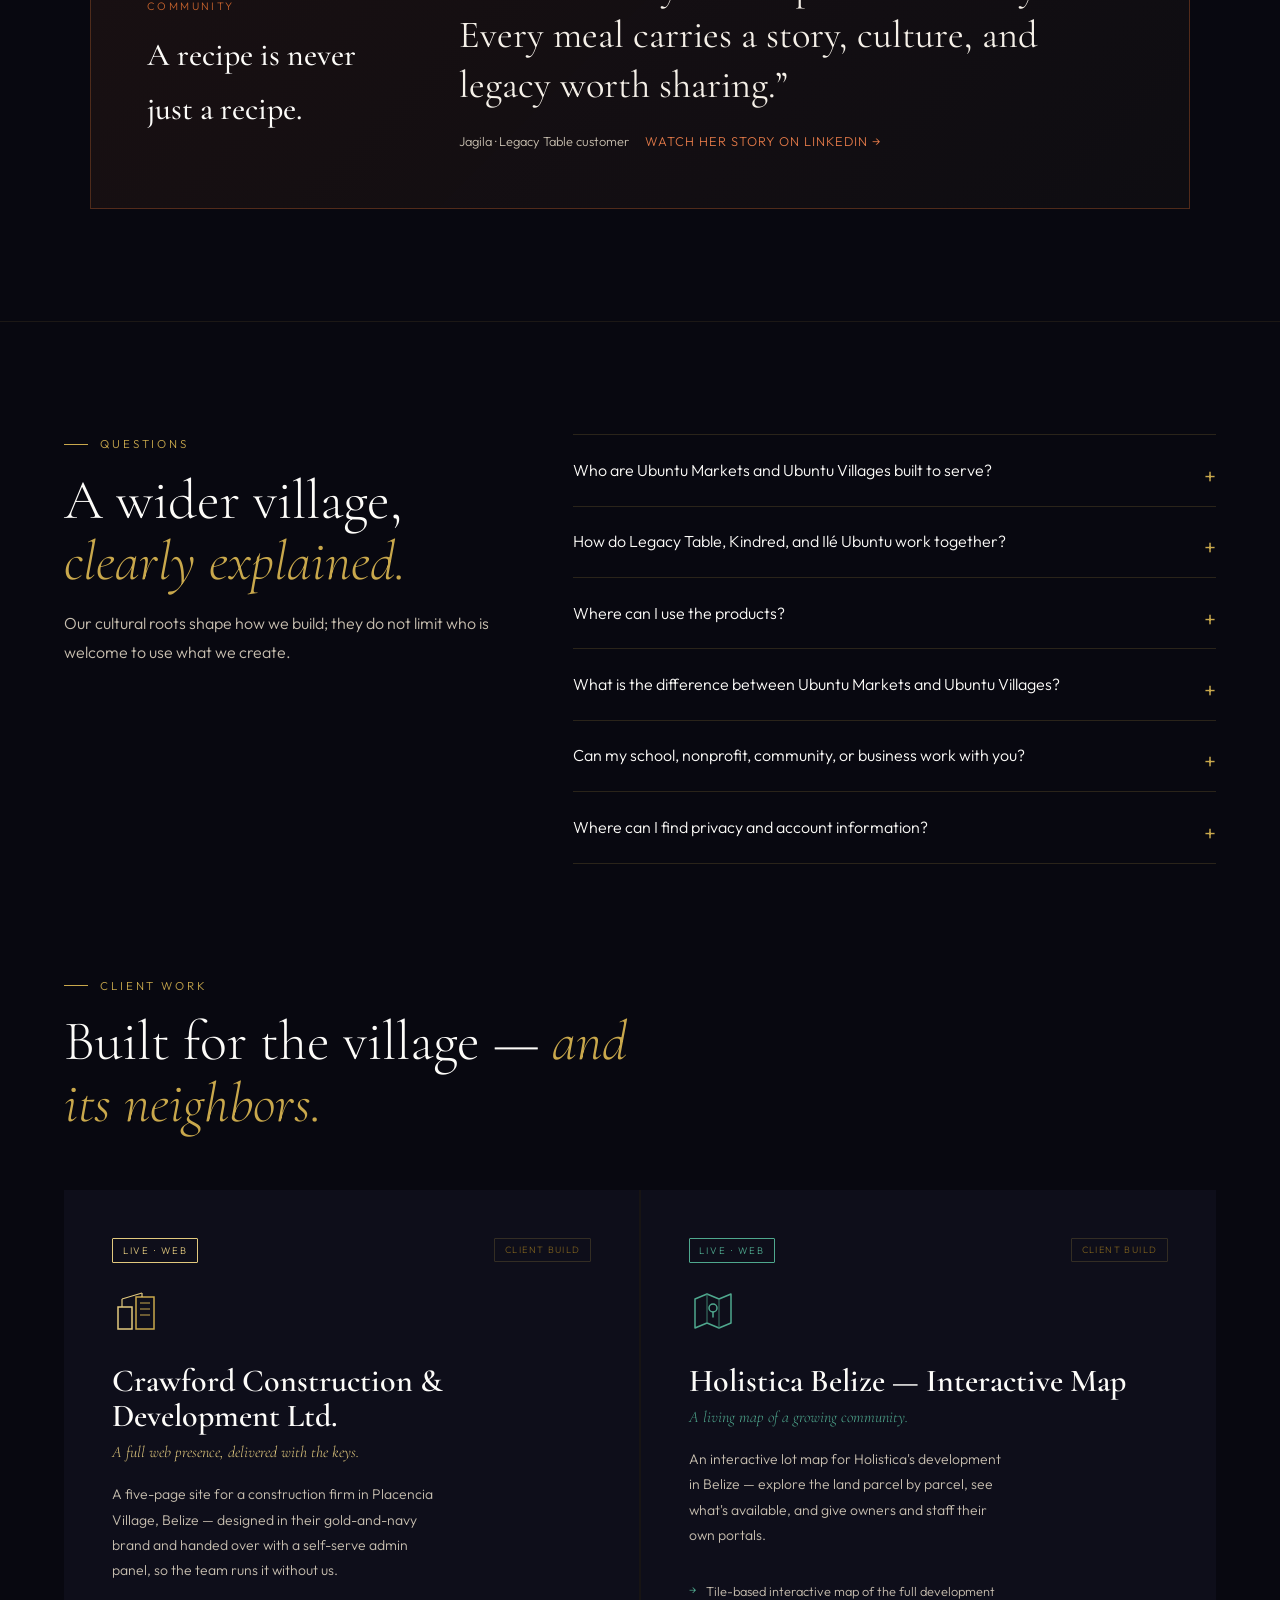
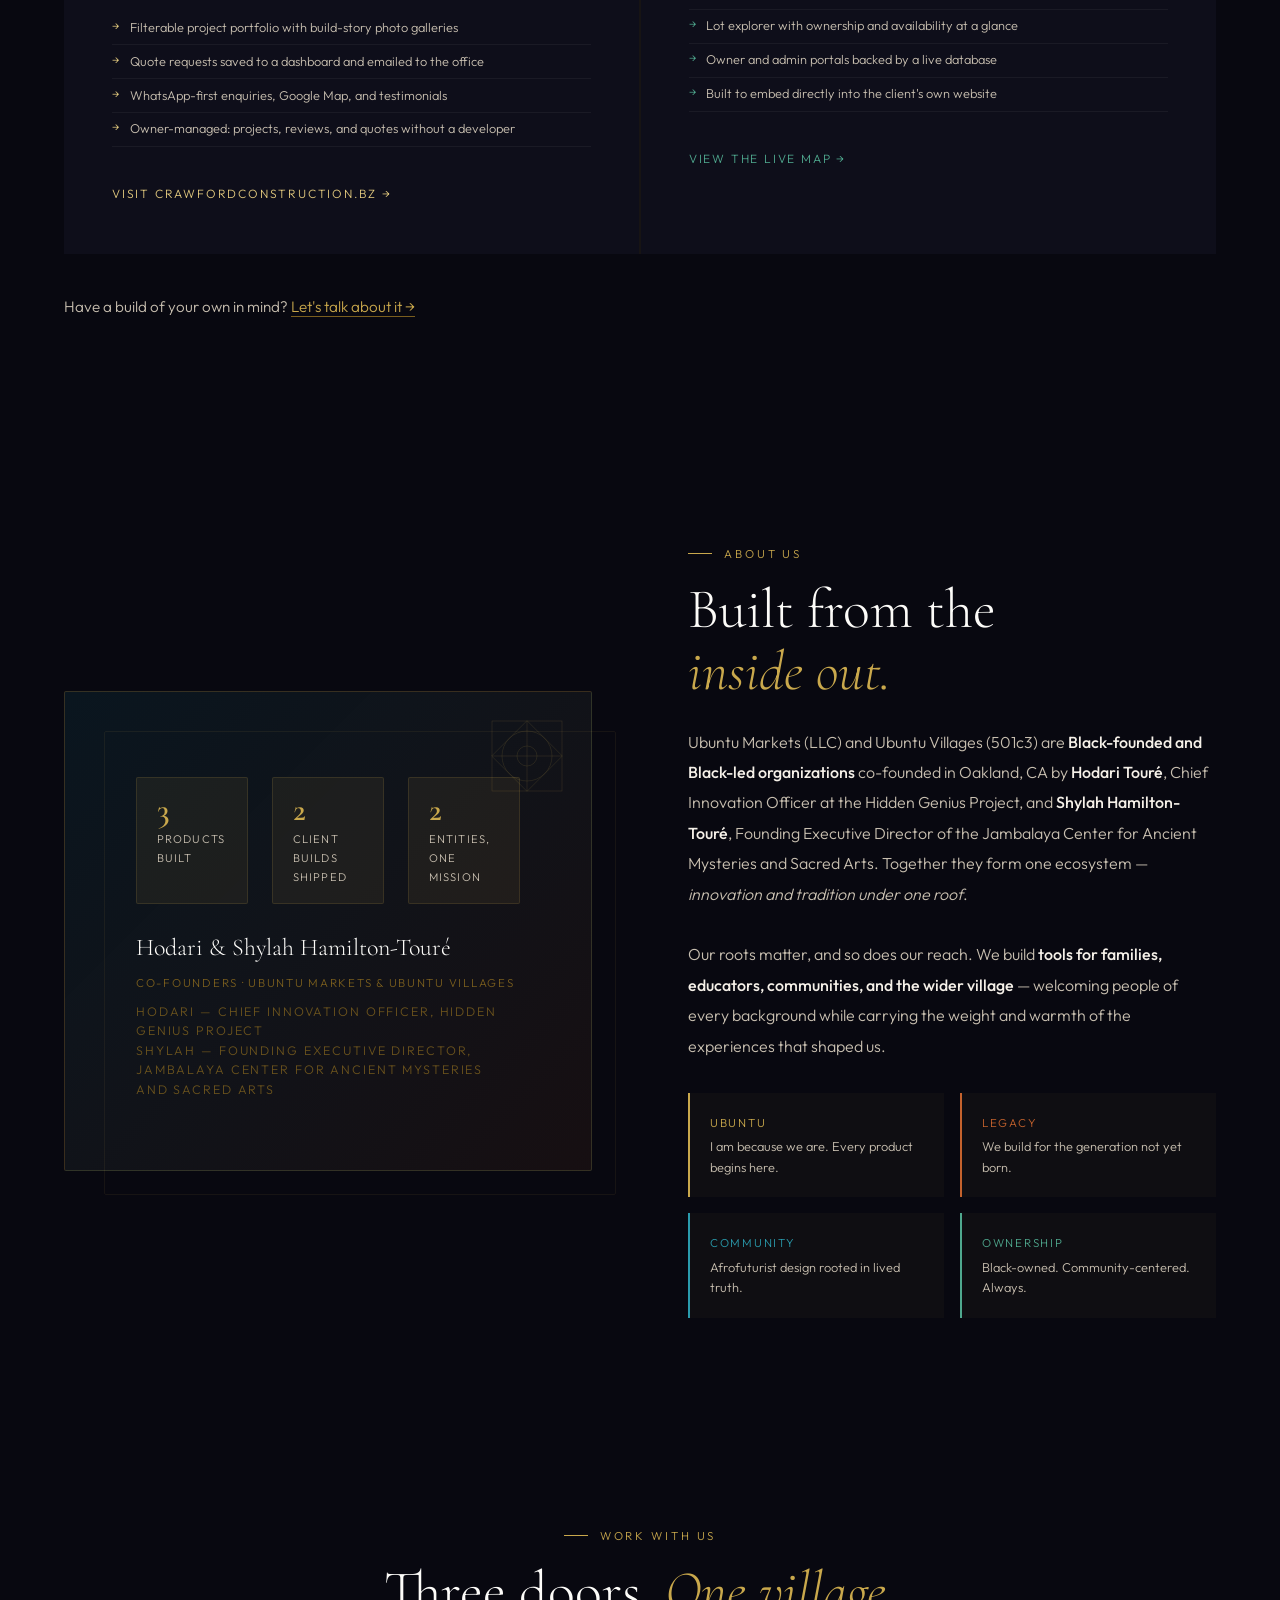
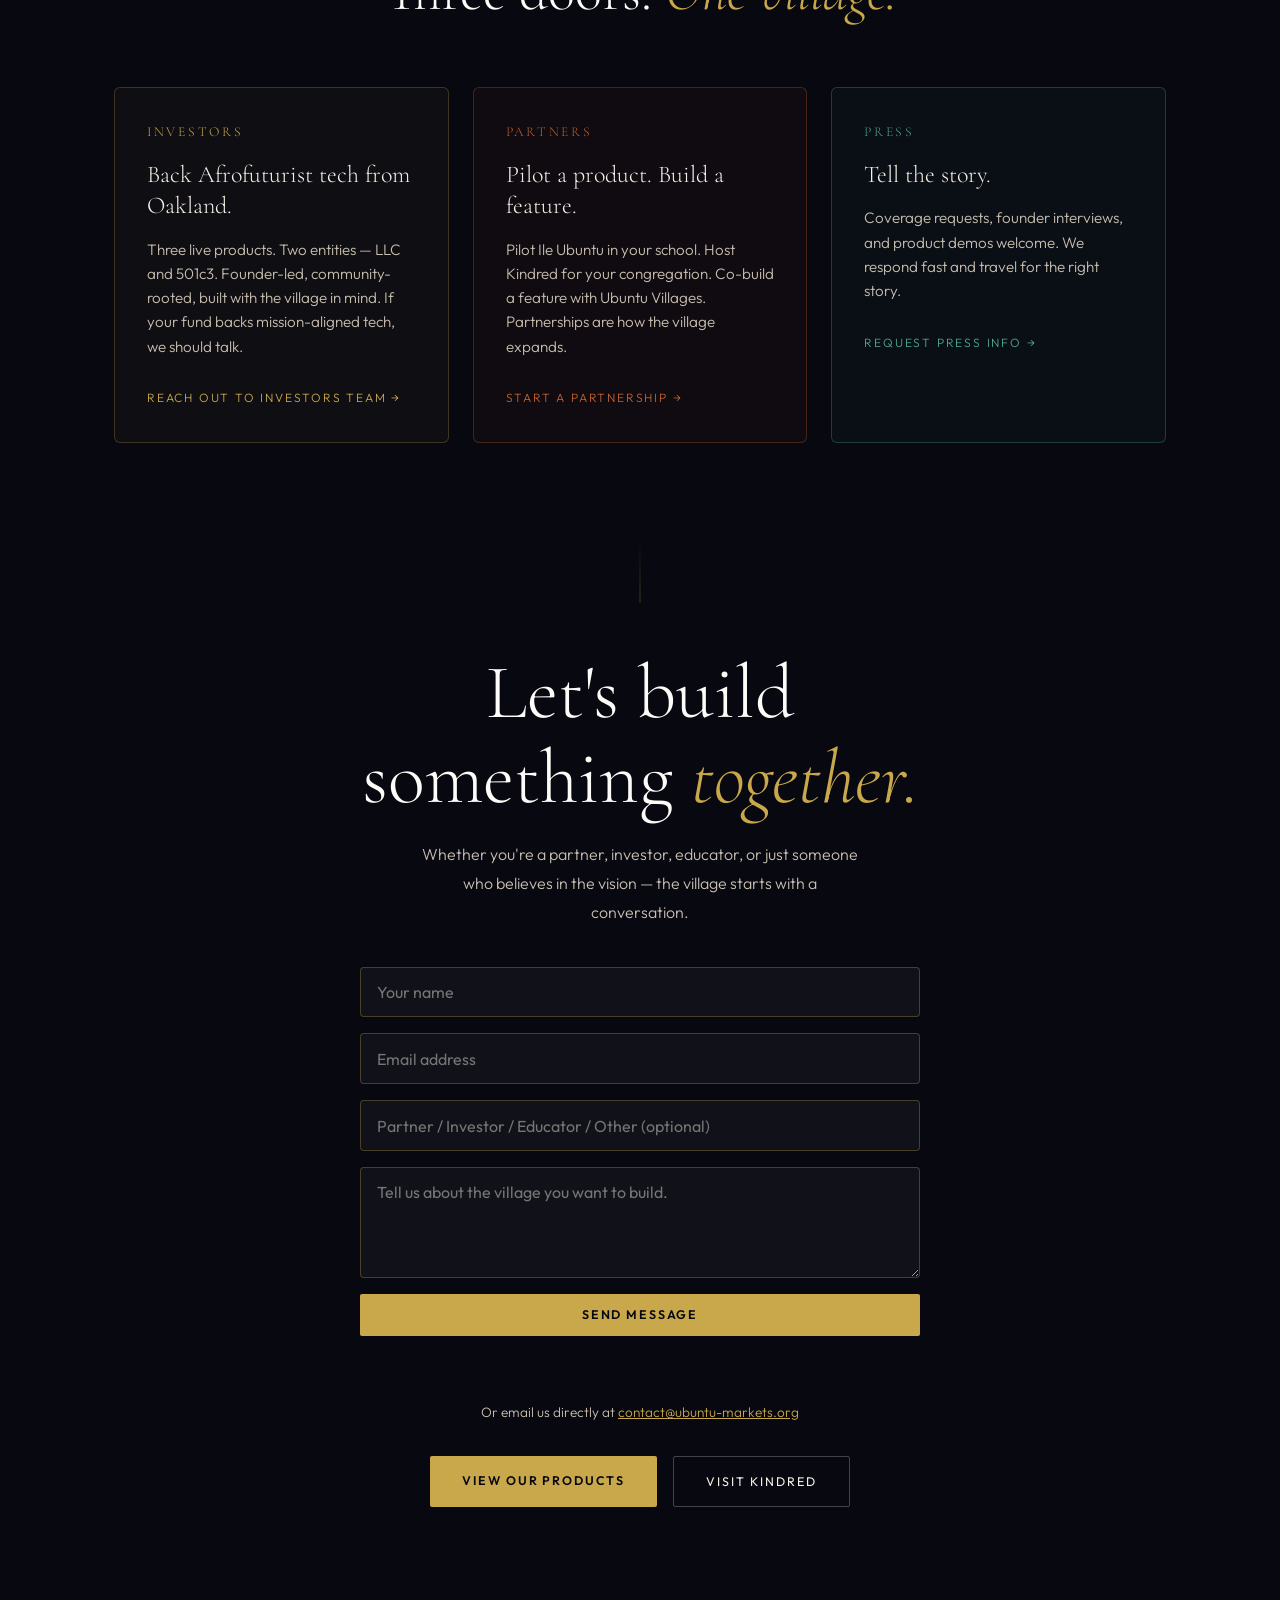
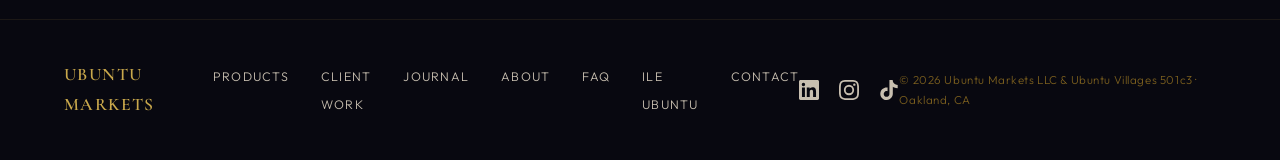
==== commit 3eb51626: "fix: stabilize homepage hero spacing" ====
--- a/index.html
+++ b/index.html
@@ -117,9 +117,10 @@
   .hero-headline {
     font-family: 'Cormorant Garamond', serif;
     font-size: clamp(3.25rem, 7vw, 6.5rem); font-weight: 300;
-    line-height: 0.98; color: var(--white); max-width: 16ch;
+    line-height: 0.94; color: var(--white); max-width: 20ch;
     opacity: 0; animation: fadeUp 1s ease forwards 0.5s;
   }
+  .hero-headline-line { display: block; }
   .hero-headline em { font-style: italic; color: var(--gold); }
   .hero-sub {
     max-width: 44ch; font-size: 1.05rem; font-weight: 300;
@@ -352,6 +353,9 @@
 
   @media (max-width: 1100px) {
     .products-grid { grid-template-columns: 1fr 1fr; }
+  }
+  @media (min-width: 1101px) {
+    .hero-headline-line { white-space: nowrap; }
   }
   @media (max-width: 900px) {
     nav { padding: 1rem 2rem; }
@@ -526,7 +530,11 @@
     <path d="M290,200 Q260,230 200,200 Q260,170 290,200" stroke-width="0.8"/>
   </svg>
   <p class="hero-eyebrow">We build for the village.</p>
-  <h1 class="hero-headline">Preserve what <em>matters.</em><br>Gather your people.<br>Grow together.</h1>
+  <h1 class="hero-headline">
+    <span class="hero-headline-line">Preserve what <em>matters.</em></span>
+    <span class="hero-headline-line">Gather your people.</span>
+    <span class="hero-headline-line">Grow together.</span>
+  </h1>
   <p class="hero-sub">Black-founded in Oakland and rooted in Ubuntu philosophy, we create digital tools for families, educators, and communities of every background. Built from lived Black experience and made to serve the wider village.</p>
   <div class="hero-actions">
     <a href="#products" class="btn-primary">Our Products</a>
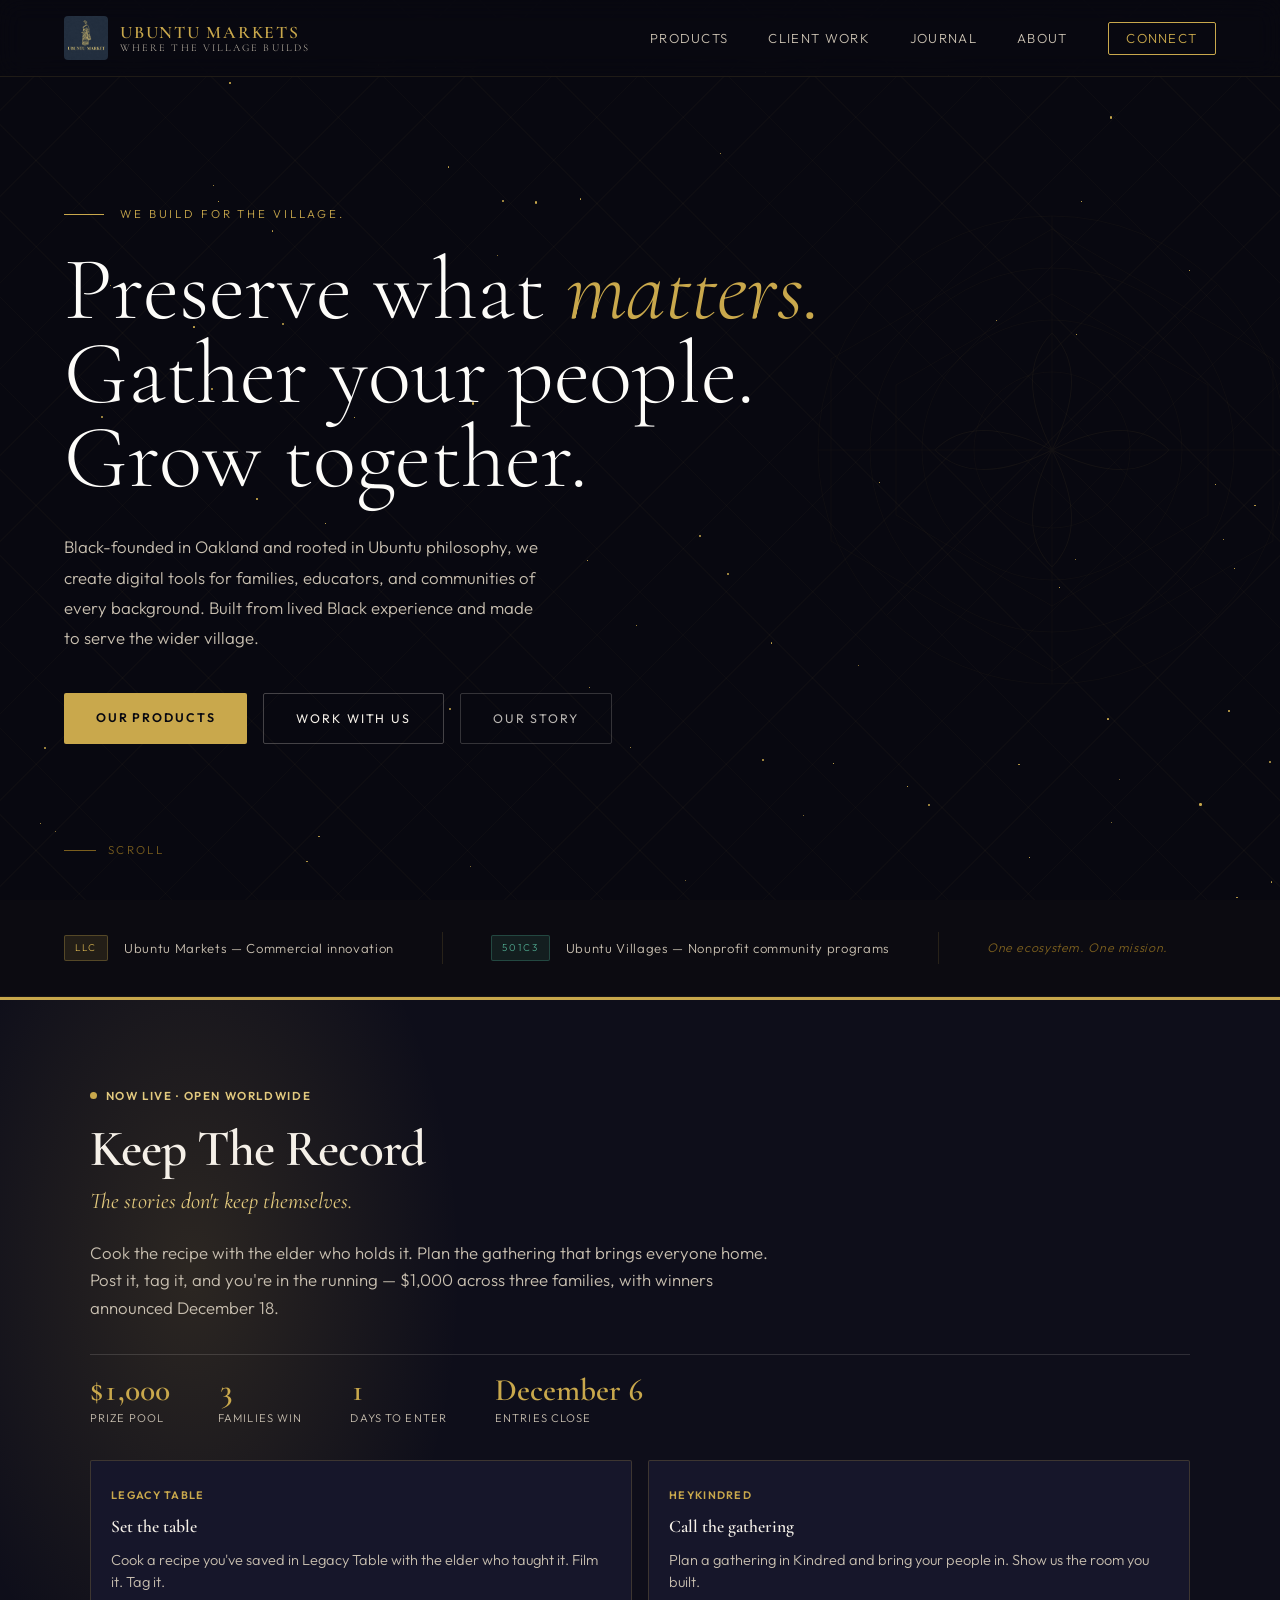
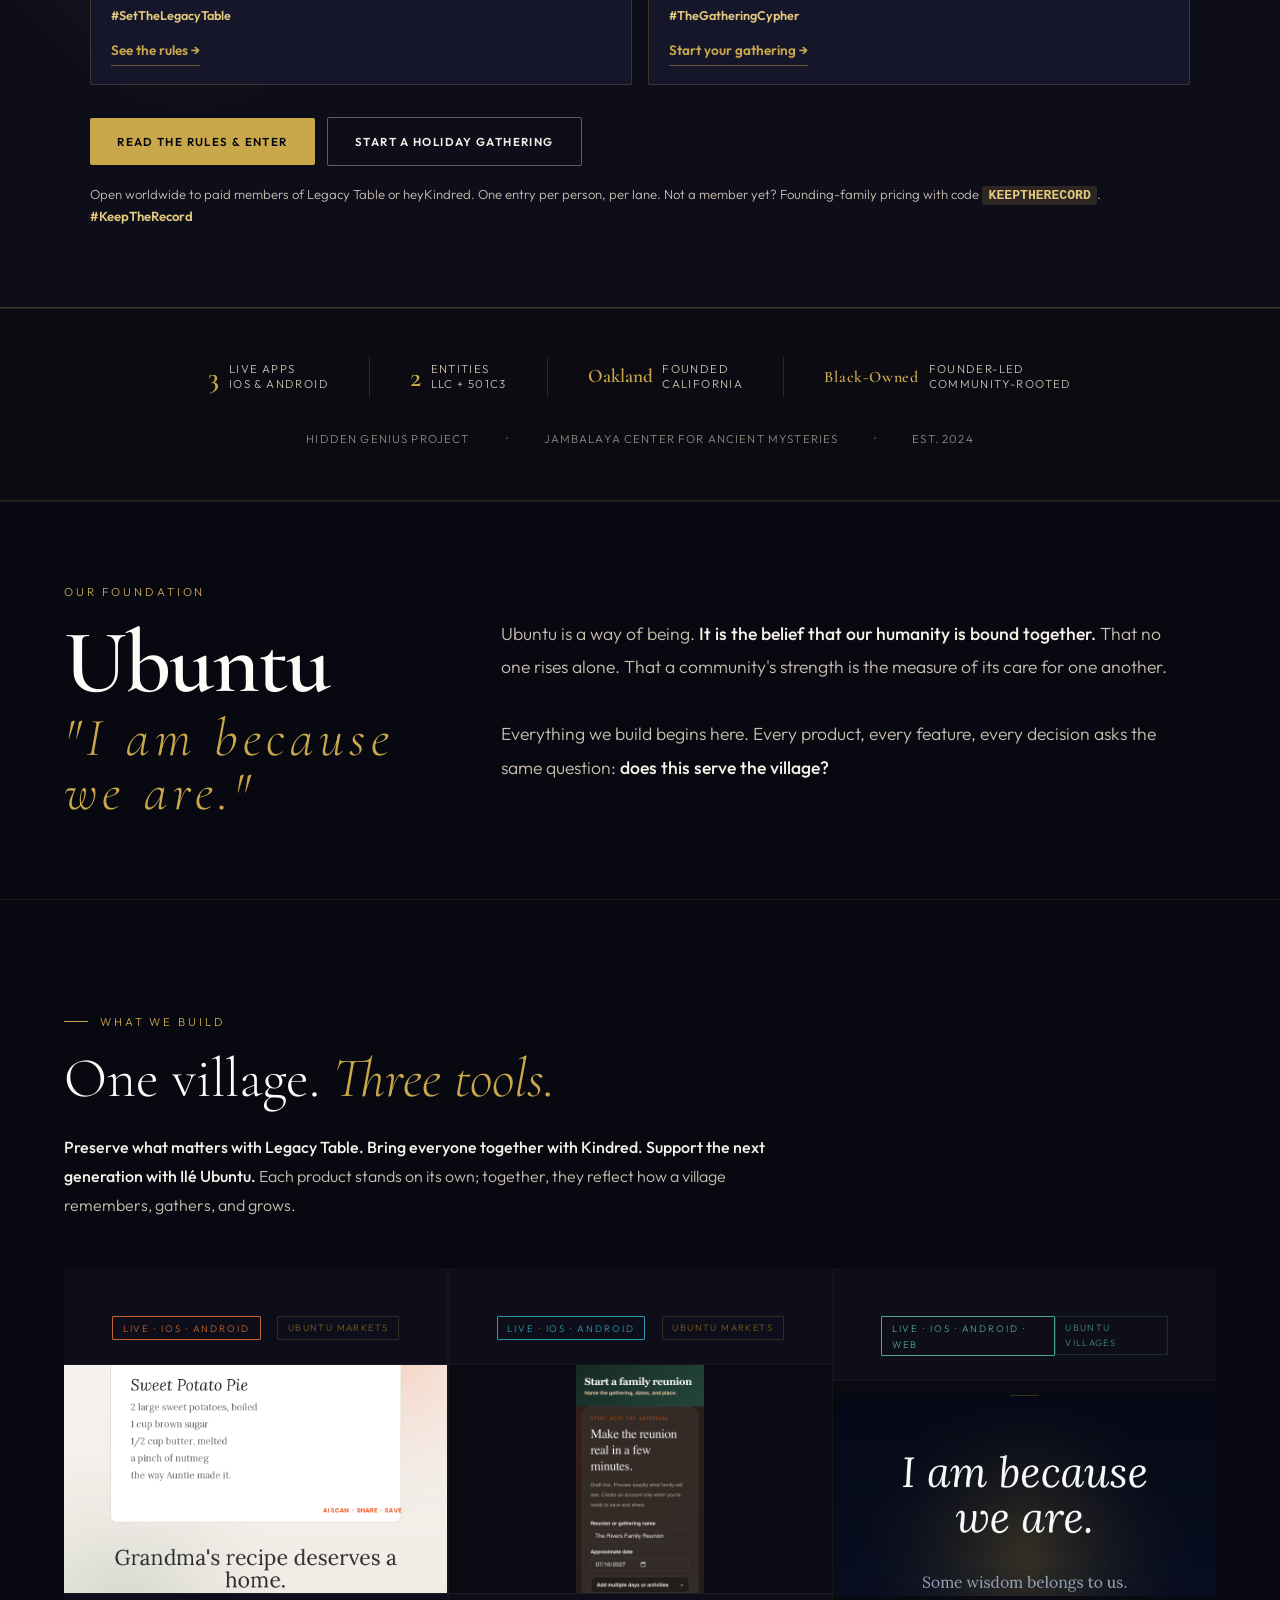
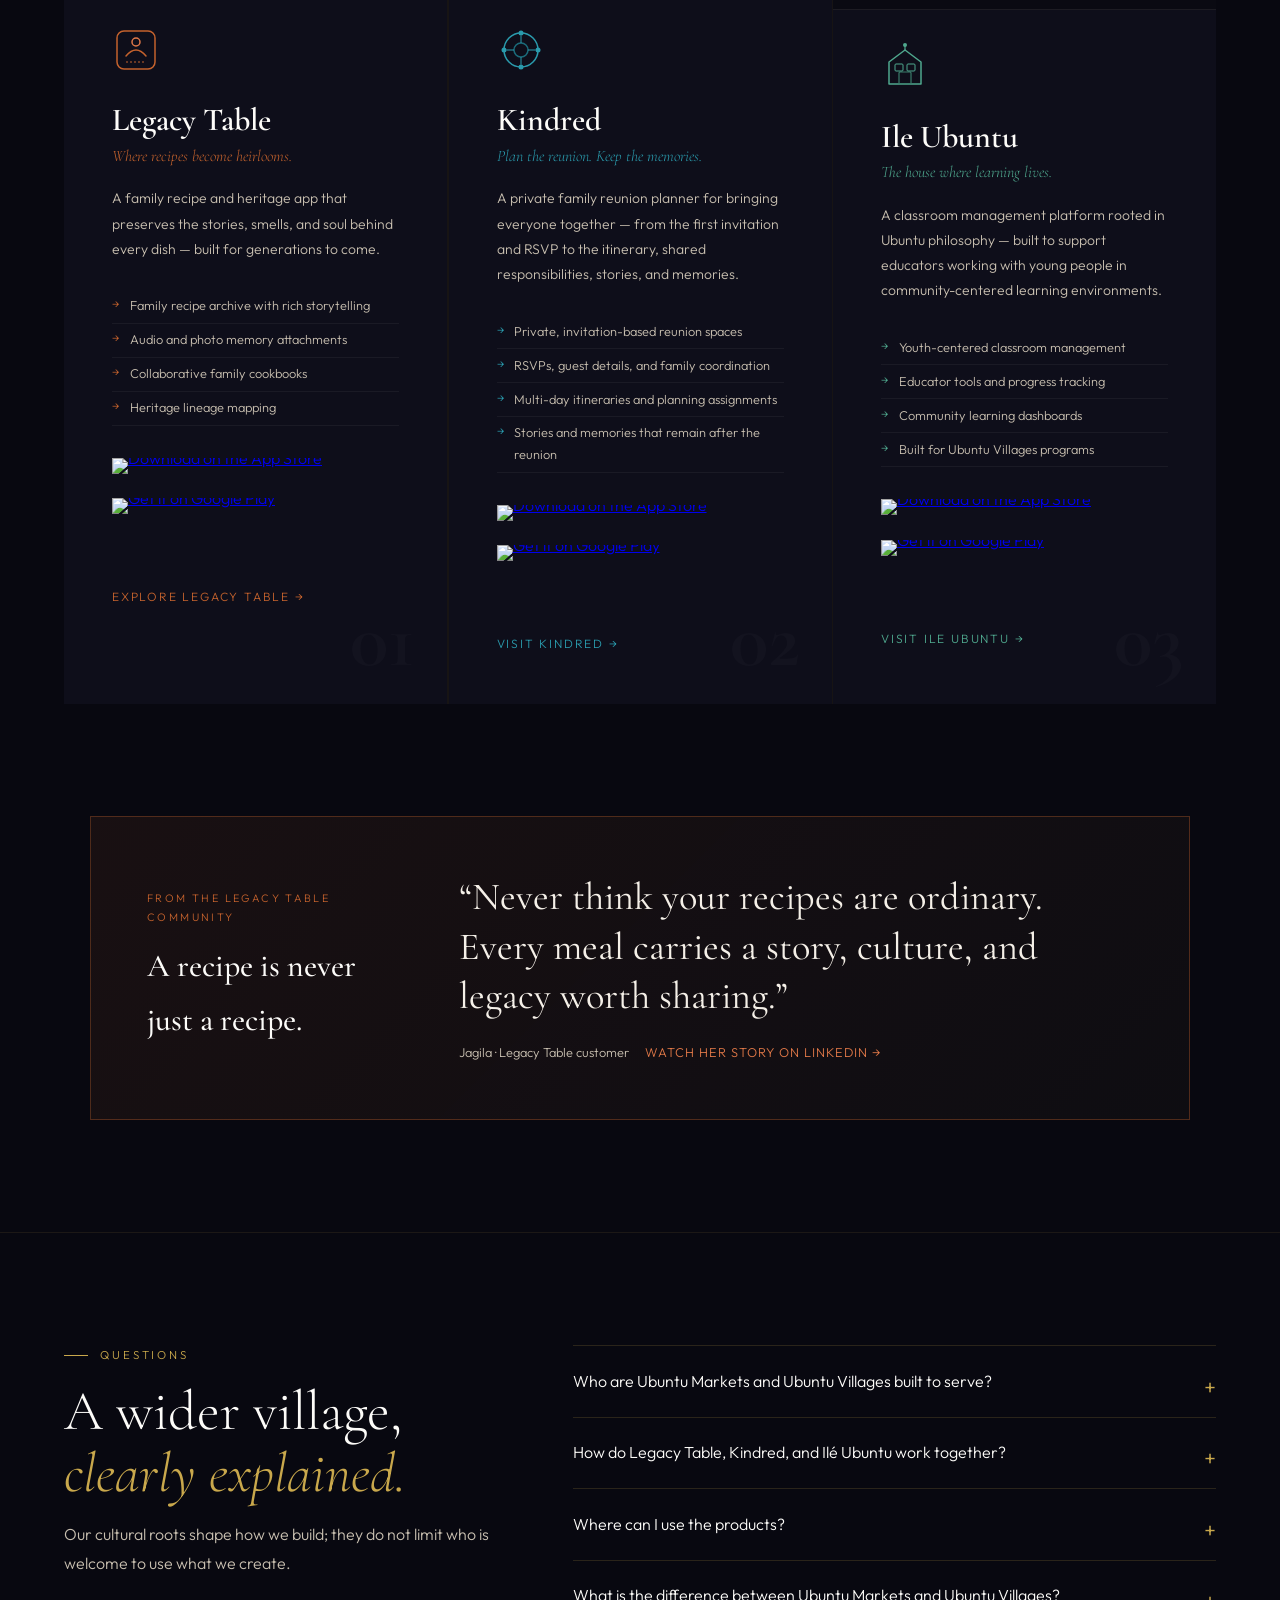
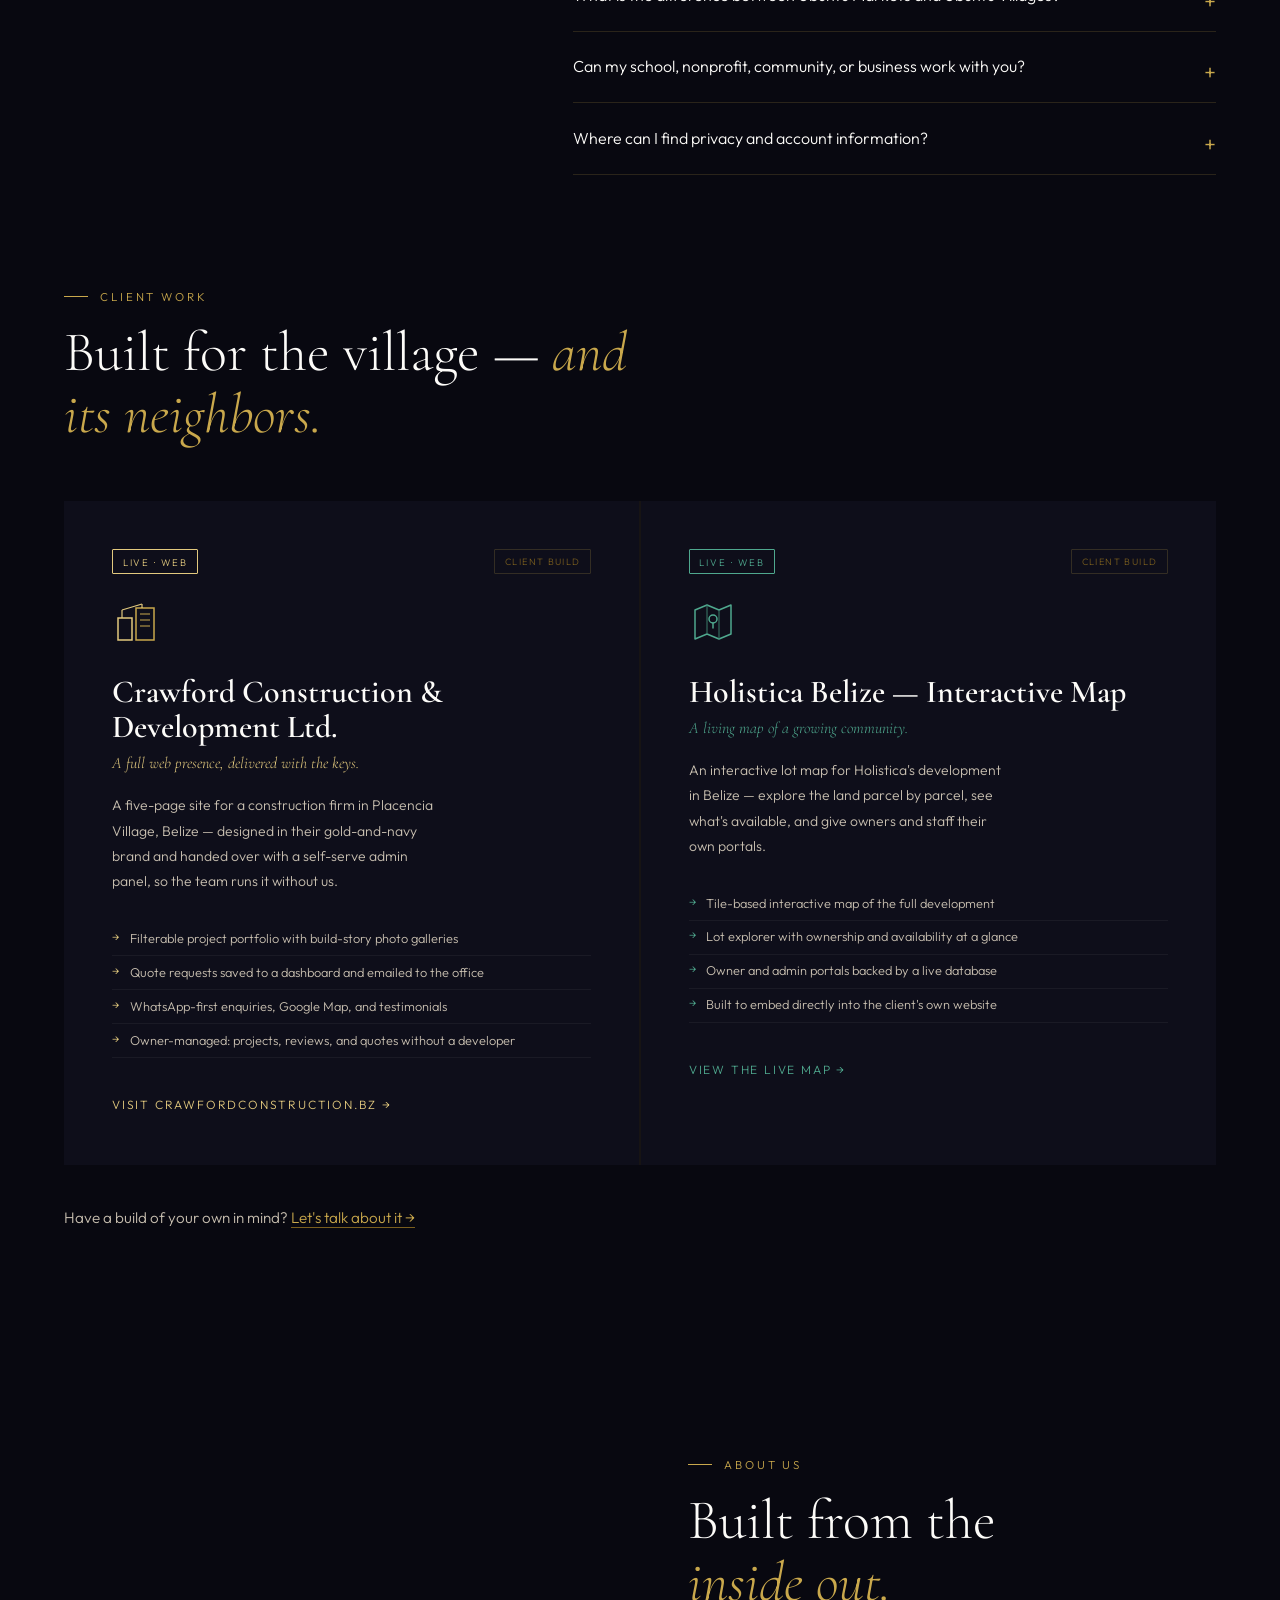
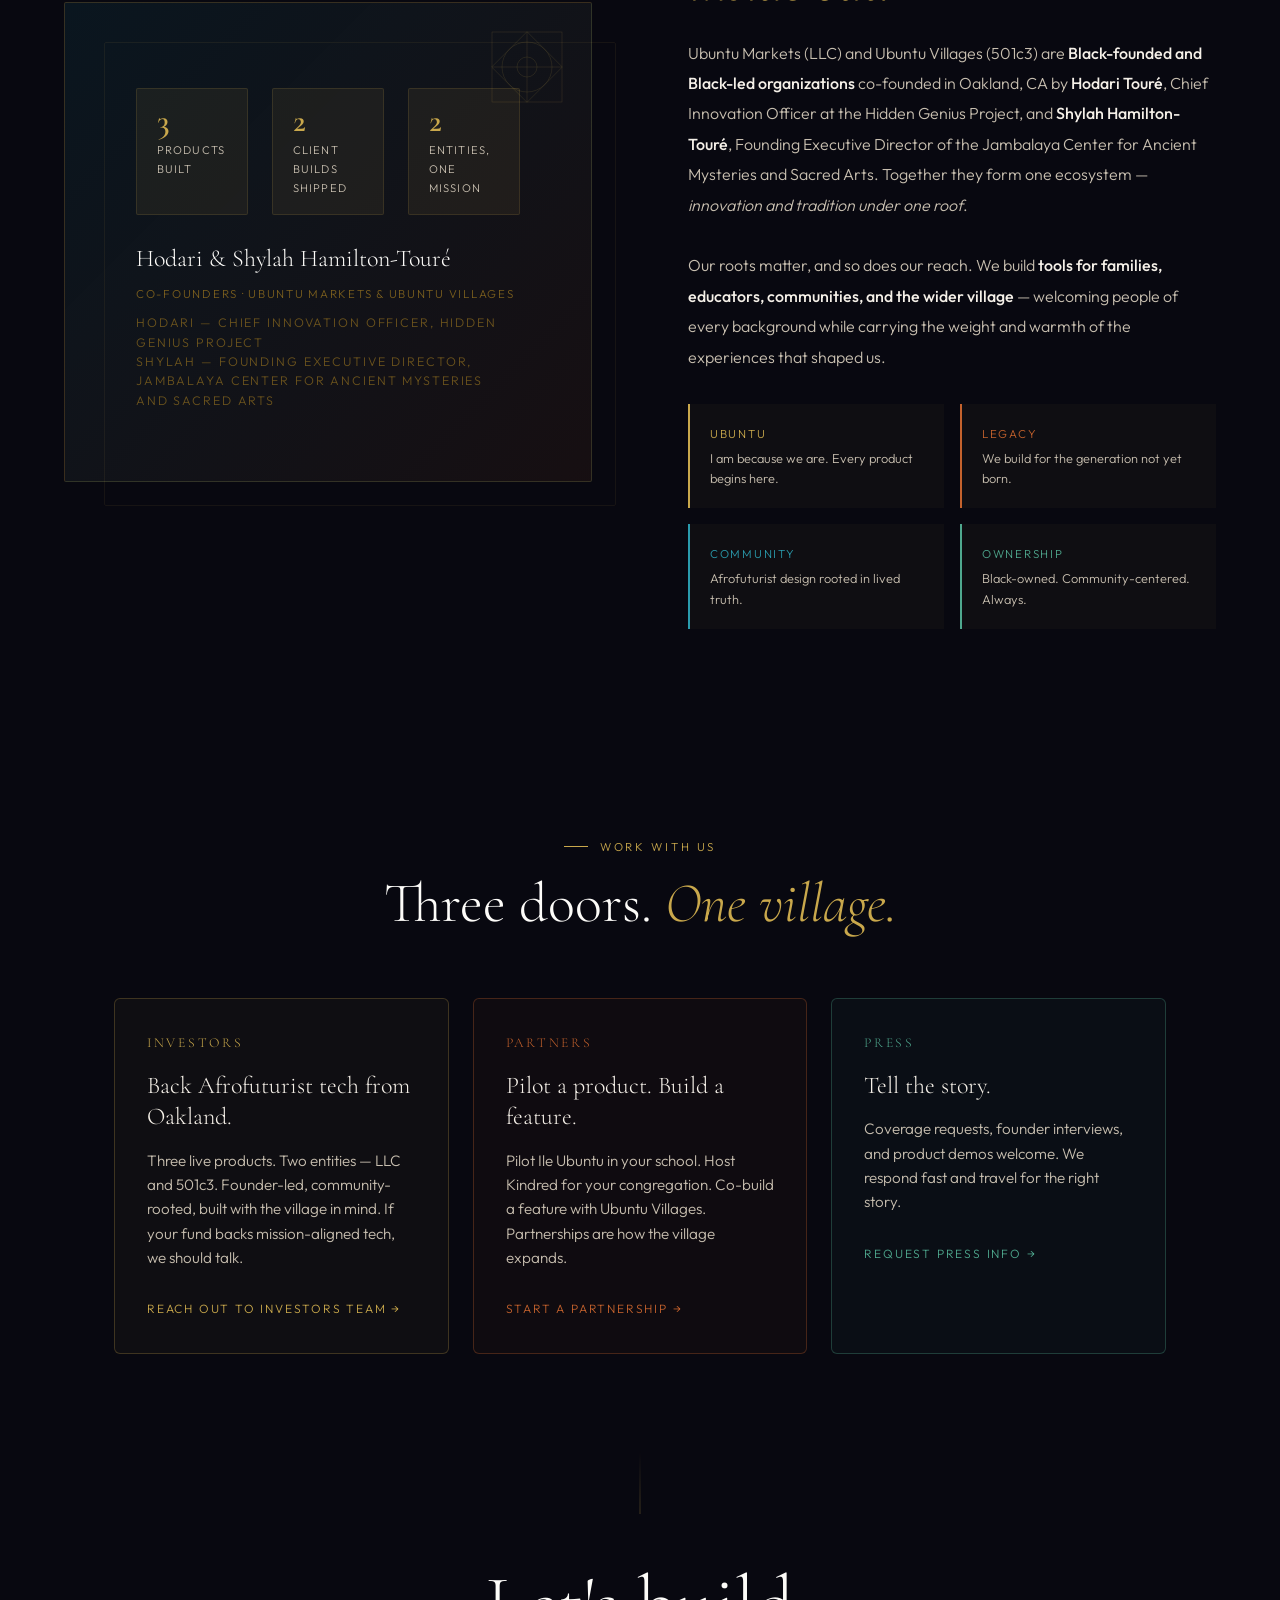
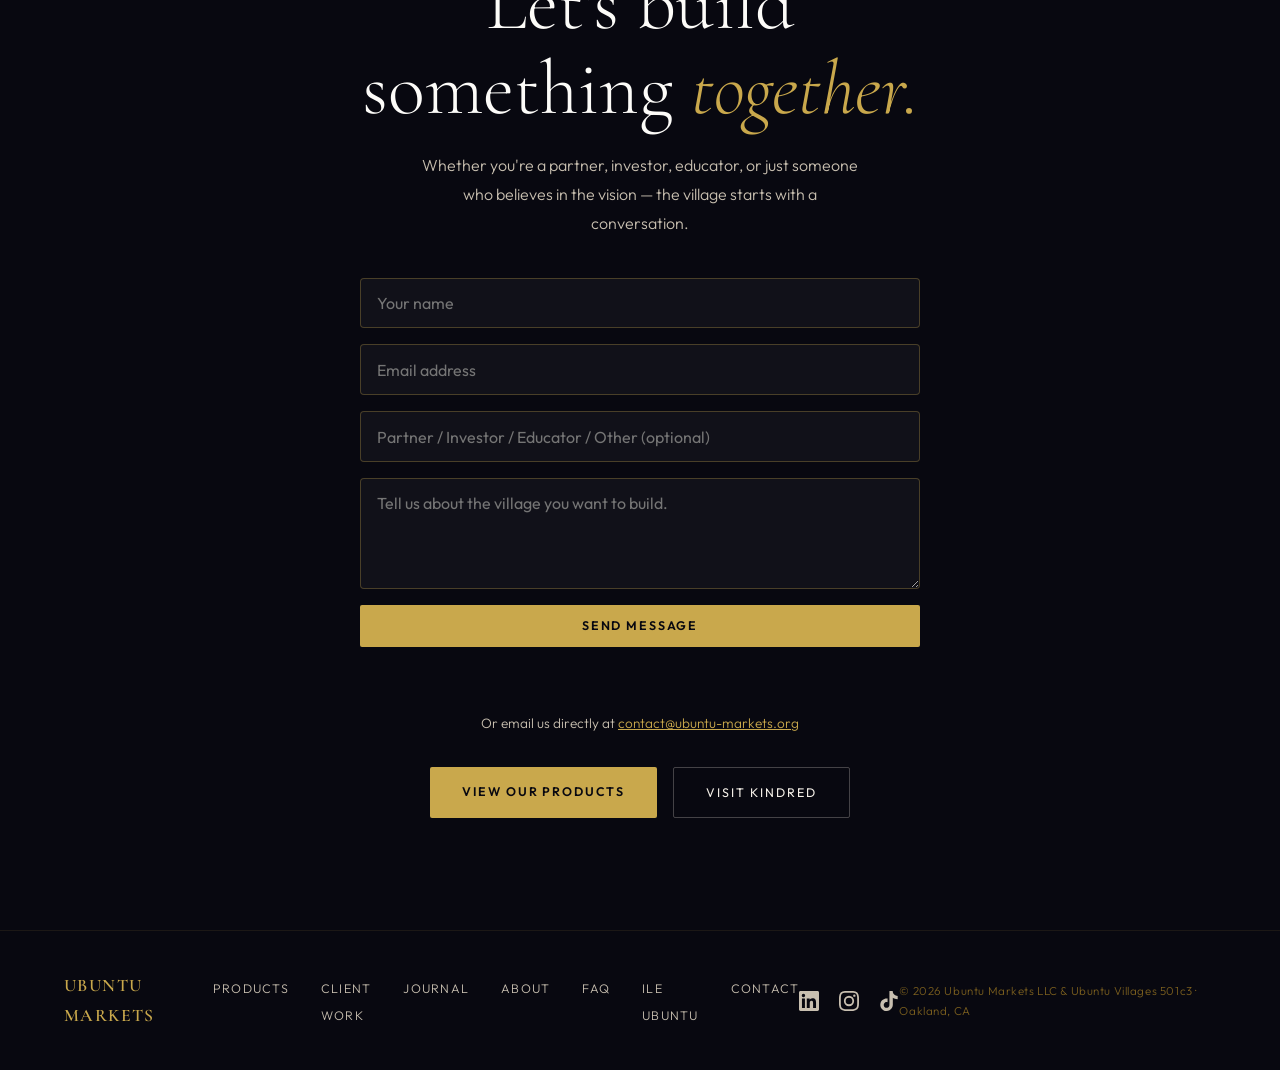
==== commit 49c6ac75: "Add Keep The Record campaign band to the homepage Puts the campaign on the front door, between the e" ====
--- a/index.html
+++ b/index.html
@@ -324,6 +324,76 @@
   .footer-social a { color: var(--cream-dim); transition: color 0.2s; display: inline-flex; }
   .footer-social a:hover { color: var(--gold); }
   .footer-social svg { width: 20px; height: 20px; fill: currentColor; }
+
+
+  /* ============ Keep The Record campaign band ============
+     Uses the site's own tokens (--deep, --gold, --cream) so the band reads as part
+     of Ubuntu Markets. The gold top rule is the campaign's signature and is the same
+     on legacytable.app and heykindred.org, so the band is recognisable across all three. */
+  .ktr-band {
+    --ktr-ink-2: #16162A;
+    position: relative; isolation: isolate;
+    background: var(--deep); color: var(--cream);
+    border-top: 3px solid var(--gold);
+    border-bottom: 1px solid rgba(201,168,76,0.28);
+    padding: clamp(3rem, 7vw, 5rem) clamp(1.25rem, 5vw, 4rem);
+    overflow: hidden;
+  }
+  .ktr-band::before {
+    content: ''; position: absolute; inset: -40% 55% auto -15%; height: 140%;
+    background: radial-gradient(closest-side, rgba(201,168,76,0.16), transparent 70%);
+    pointer-events: none; z-index: -1;
+  }
+  .ktr-inner { max-width: 1100px; margin: 0 auto; }
+  .ktr-eyebrow {
+    display: inline-flex; align-items: center; gap: 0.55rem; margin-bottom: 1.1rem;
+    font-size: 0.72rem; letter-spacing: 0.14em; text-transform: uppercase;
+    font-weight: 600; color: var(--gold-light);
+  }
+  .ktr-dot {
+    width: 7px; height: 7px; border-radius: 50%; background: var(--gold);
+    box-shadow: 0 0 0 0 rgba(201,168,76,0.75); animation: ktrPulse 2.4s ease-out infinite;
+  }
+  @keyframes ktrPulse { 70% { box-shadow: 0 0 0 9px rgba(201,168,76,0); } 100% { box-shadow: 0 0 0 0 rgba(201,168,76,0); } }
+  @media (prefers-reduced-motion: reduce) { .ktr-dot { animation: none; } }
+  .ktr-name {
+    font-family: 'Cormorant Garamond', serif; font-weight: 600;
+    font-size: clamp(2rem, 5.5vw, 3.2rem); line-height: 1.02; letter-spacing: -0.02em; margin: 0;
+  }
+  .ktr-tagline {
+    font-family: 'Cormorant Garamond', serif; font-style: italic; font-weight: 400;
+    font-size: clamp(1rem, 2.3vw, 1.4rem); color: var(--gold-light); margin: 0.45rem 0 0;
+  }
+  .ktr-body { margin: 1.15rem 0 0; max-width: 62ch; font-size: clamp(0.95rem, 1.5vw, 1.05rem); line-height: 1.65; color: var(--cream-dim); }
+  .ktr-meters { display: flex; flex-wrap: wrap; gap: clamp(1.25rem, 4vw, 3rem); margin-top: 2rem; padding-top: 1.25rem; border-top: 1px solid rgba(245,240,232,0.14); }
+  .ktr-meter { display: flex; flex-direction: column; gap: 0.2rem; }
+  .ktr-meter-value { font-family: 'Cormorant Garamond', serif; font-weight: 600; font-size: clamp(1.45rem, 3.2vw, 1.95rem); color: var(--gold); line-height: 1; font-variant-numeric: tabular-nums; }
+  .ktr-meter-label { font-size: 0.7rem; letter-spacing: 0.1em; text-transform: uppercase; color: var(--cream-dim); }
+  .ktr-lanes { display: grid; gap: 1rem; margin-top: 2rem; grid-template-columns: repeat(auto-fit, minmax(258px, 1fr)); }
+  .ktr-lane { background: var(--ktr-ink-2); border: 1px solid rgba(201,168,76,0.22); border-radius: 2px; padding: 1.15rem 1.25rem; }
+  .ktr-lane-app { font-size: 0.68rem; letter-spacing: 0.12em; text-transform: uppercase; color: var(--gold); font-weight: 600; }
+  .ktr-lane-title { font-family: 'Cormorant Garamond', serif; font-weight: 600; font-size: 1.1rem; margin: 0.35rem 0 0.4rem; }
+  .ktr-lane-what { margin: 0; font-size: 0.91rem; line-height: 1.55; color: var(--cream-dim); }
+  .ktr-lane-tag { display: inline-block; margin-top: 0.7rem; font-size: 0.79rem; font-weight: 600; color: var(--gold-light); }
+  .ktr-lane-link { display: block; margin-top: 0.7rem; font-size: 0.85rem; font-weight: 600; text-decoration: none; color: var(--gold); border-bottom: 1px solid rgba(201,168,76,0.45); padding-bottom: 2px; width: fit-content; transition: color 0.2s, border-color 0.2s; }
+  .ktr-lane-link:hover { color: var(--gold-light); border-color: var(--gold-light); }
+  .ktr-actions { display: flex; flex-wrap: wrap; align-items: center; gap: 0.75rem; margin-top: 2rem; }
+  .ktr-primary, .ktr-secondary {
+    display: inline-block; text-decoration: none; border-radius: 2px;
+    font-family: 'Outfit', sans-serif; font-size: 0.72rem; font-weight: 600;
+    letter-spacing: 0.12em; text-transform: uppercase; padding: 0.85rem 1.7rem;
+    transition: background 0.2s, transform 0.2s, border-color 0.2s, color 0.2s;
+  }
+  .ktr-primary { background: var(--gold); color: var(--black); }
+  .ktr-primary:hover { background: var(--gold-light); transform: translateY(-1px); }
+  .ktr-secondary { color: var(--cream); border: 1px solid rgba(245,240,232,0.35); }
+  .ktr-secondary:hover { border-color: var(--gold); color: var(--gold-light); }
+  .ktr-primary:focus-visible, .ktr-secondary:focus-visible, .ktr-lane-link:focus-visible { outline: 3px solid var(--gold-light); outline-offset: 3px; }
+  @media (prefers-reduced-motion: reduce) { .ktr-primary:hover { transform: none; } }
+  .ktr-fine { margin-top: 1.15rem; font-size: 0.82rem; line-height: 1.6; color: var(--cream-dim); }
+  .ktr-code { font-family: ui-monospace, Menlo, monospace; background: rgba(201,168,76,0.16); color: var(--gold-light); padding: 0.14em 0.5em; border-radius: 2px; font-weight: 600; }
+  .ktr-umbrella { color: var(--gold-light); font-weight: 600; }
+  .ktr-closed { margin-top: 1.4rem; font-size: 1.02rem; color: var(--gold-light); }
 
   .reveal { opacity: 0; transform: translateY(28px); transition: opacity 0.8s ease, transform 0.8s ease; }
   .reveal.visible { opacity: 1; transform: none; }
@@ -558,6 +628,52 @@
   <span class="eco-label" style="color: var(--gold-dim); font-size: 0.78rem; font-style: italic;">One ecosystem. One mission.</span>
 </div>
 
+
+<!-- ============ Keep The Record campaign band ============
+     Content comes from /keep-the-record.json in this repo — the single source of
+     truth that legacytable.app and heykindred.org also read. Edit that file, not
+     this markup. The markup below is the fallback shown if the fetch fails.
+     To remove the band from every site: set "visible": false in that JSON. -->
+<section class="ktr-band reveal" id="ktr-band" aria-labelledby="ktr-heading">
+  <div class="ktr-inner">
+    <p class="ktr-eyebrow"><span class="ktr-dot" aria-hidden="true"></span><span id="ktr-eyebrow-text">Now live · Open worldwide</span></p>
+    <h2 id="ktr-heading" class="ktr-name">Keep The Record</h2>
+    <p class="ktr-tagline">The stories don't keep themselves.</p>
+    <p class="ktr-body">Cook the recipe with the elder who holds it. Plan the gathering that brings everyone home. Post it, tag it, and you're in the running.</p>
+
+    <div class="ktr-meters">
+      <div class="ktr-meter"><span class="ktr-meter-value" id="ktr-pool">$1,000</span><span class="ktr-meter-label">Prize pool</span></div>
+      <div class="ktr-meter"><span class="ktr-meter-value">3</span><span class="ktr-meter-label">Families win</span></div>
+      <div class="ktr-meter"><span class="ktr-meter-value" id="ktr-days">—</span><span class="ktr-meter-label" id="ktr-days-label">Days to enter</span></div>
+      <div class="ktr-meter"><span class="ktr-meter-value" id="ktr-close">December 6</span><span class="ktr-meter-label">Entries close</span></div>
+    </div>
+
+    <div class="ktr-lanes">
+      <div class="ktr-lane">
+        <span class="ktr-lane-app">Legacy Table</span>
+        <h3 class="ktr-lane-title">Set the table</h3>
+        <p class="ktr-lane-what">Cook a recipe you've saved in Legacy Table with the elder who taught it. Film it. Tag it.</p>
+        <span class="ktr-lane-tag">#SetTheLegacyTable</span>
+        <a class="ktr-lane-link" href="https://legacytable.app/keeptherecord">See the rules &rarr;</a>
+      </div>
+      <div class="ktr-lane">
+        <span class="ktr-lane-app">heyKindred</span>
+        <h3 class="ktr-lane-title">Call the gathering</h3>
+        <p class="ktr-lane-what">Plan a gathering in Kindred and bring your people in. Show us the room you built.</p>
+        <span class="ktr-lane-tag">#TheGatheringCypher</span>
+        <a class="ktr-lane-link" href="https://heykindred.org/reunion/start?type=holiday_meal&amp;campaign=keep-the-record">Start your gathering &rarr;</a>
+      </div>
+    </div>
+
+    <div class="ktr-actions">
+      <a class="ktr-primary" href="https://legacytable.app/keeptherecord">Read the rules &amp; enter</a>
+      <a class="ktr-secondary" href="https://heykindred.org/reunion/start?type=holiday_meal&amp;campaign=keep-the-record">Start a holiday gathering</a>
+    </div>
+
+    <p class="ktr-fine">Open worldwide to paid members of Legacy Table or heyKindred. One entry per person, per lane. Not a member yet? Founding-family pricing with code <span class="ktr-code">KEEPTHERECORD</span>. <span class="ktr-umbrella">#KeepTheRecord</span></p>
+  </div>
+</section>
+
 <div class="credibility-strip reveal">
   <div class="credibility-inner">
     <div class="credibility-stats">
@@ -1050,5 +1166,73 @@
   wireForm('contact-form', 'contact-status', 'Thank you. We\'ll be in touch soon.');
   wireForm('kindred-form', 'kindred-status', 'You\'re on the list. Welcome to the village.');
 </script>
+
+<!-- Keep The Record: fill the band from /keep-the-record.json (same origin here).
+     The markup is the fallback; if this fetch fails the band still renders, just stale. -->
+<script>
+(function(){
+  var band = document.getElementById('ktr-band');
+  if (!band) return;
+  var SITE = 'ubuntu-markets';
+
+  function daysTo(iso){
+    var d = new Date(iso + 'T12:00:00Z'), n = new Date();
+    return Math.round((Date.UTC(d.getUTCFullYear(), d.getUTCMonth(), d.getUTCDate())
+                     - Date.UTC(n.getFullYear(), n.getMonth(), n.getDate())) / 86400000);
+  }
+  function fmt(iso){
+    return new Date(iso + 'T12:00:00Z').toLocaleDateString('en-US', { month:'long', day:'numeric', timeZone:'UTC' });
+  }
+  function utm(href){
+    try { var u = new URL(href);
+      u.searchParams.set('utm_source', SITE);
+      u.searchParams.set('utm_medium', 'site');
+      u.searchParams.set('utm_campaign', 'keep-the-record');
+      return u.toString();
+    } catch (e) { return href; }
+  }
+
+  document.getElementById('ktr-days').textContent = Math.max(0, daysTo('2026-12-06'));
+
+  fetch('/keep-the-record.json', { cache: 'no-cache' })
+    .then(function(r){ return r.ok ? r.json() : null; })
+    .then(function(c){
+      if (!c || typeof c.visible !== 'boolean') return;
+      if (!c.visible) { band.hidden = true; return; }
+
+      var left = daysTo(c.endDate);
+      var open = c.status === 'live' && left >= 0;
+
+      band.querySelector('.ktr-name').textContent    = c.name;
+      band.querySelector('.ktr-tagline').textContent = c.tagline;
+      band.querySelector('.ktr-body').textContent    = c.body;
+      document.getElementById('ktr-eyebrow-text').textContent =
+        open ? c.eyebrow : (c.status === 'judging' ? 'Entries closed · Judging now' : 'Campaign closed');
+      document.getElementById('ktr-pool').textContent  = c.prizePool;
+      document.getElementById('ktr-days').textContent  = Math.max(0, left);
+      document.getElementById('ktr-days-label').textContent = open ? 'Days to enter' : 'Days left';
+      document.getElementById('ktr-close').textContent = fmt(c.endDate);
+
+      var p = band.querySelector('.ktr-primary');
+      p.textContent = c.cta.primary.label; p.href = utm(c.cta.primary.href); p.hidden = !open;
+      var s = band.querySelector('.ktr-secondary');
+      s.textContent = c.cta.secondary.label; s.href = utm(c.cta.secondary.href);
+
+      var cards = band.querySelectorAll('.ktr-lane');
+      c.lanes.forEach(function(l, i){
+        var card = cards[i]; if (!card) return;
+        card.querySelector('.ktr-lane-app').textContent   = l.app;
+        card.querySelector('.ktr-lane-title').textContent = l.title;
+        card.querySelector('.ktr-lane-what').textContent  = l.what;
+        card.querySelector('.ktr-lane-tag').textContent   = l.tag;
+        var link = card.querySelector('.ktr-lane-link');
+        if (l.href && open) { link.href = utm(l.href); link.textContent = (l.linkLabel || 'Go') + ' →'; link.hidden = false; }
+        else { link.hidden = true; }
+      });
+    })
+    .catch(function(){ /* fallback markup stands */ });
+})();
+</script>
+
 </body>
 </html>
